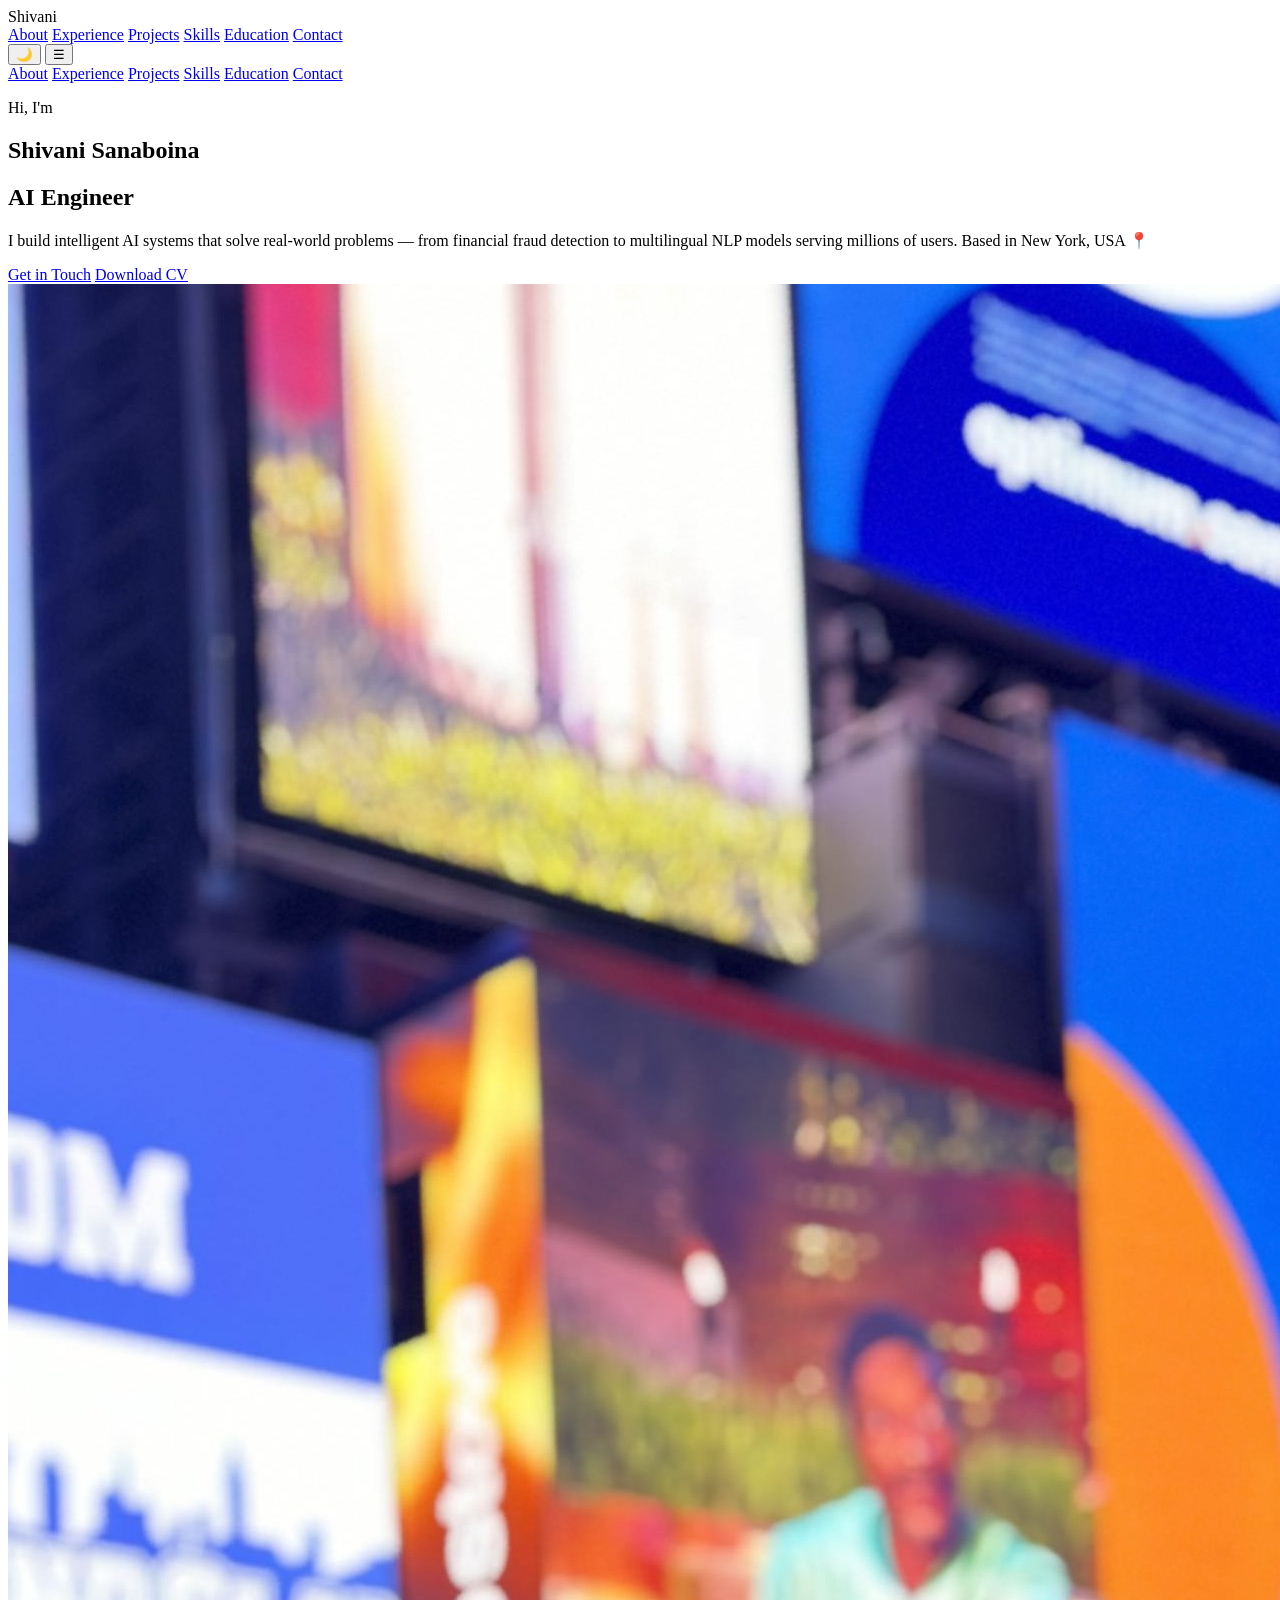
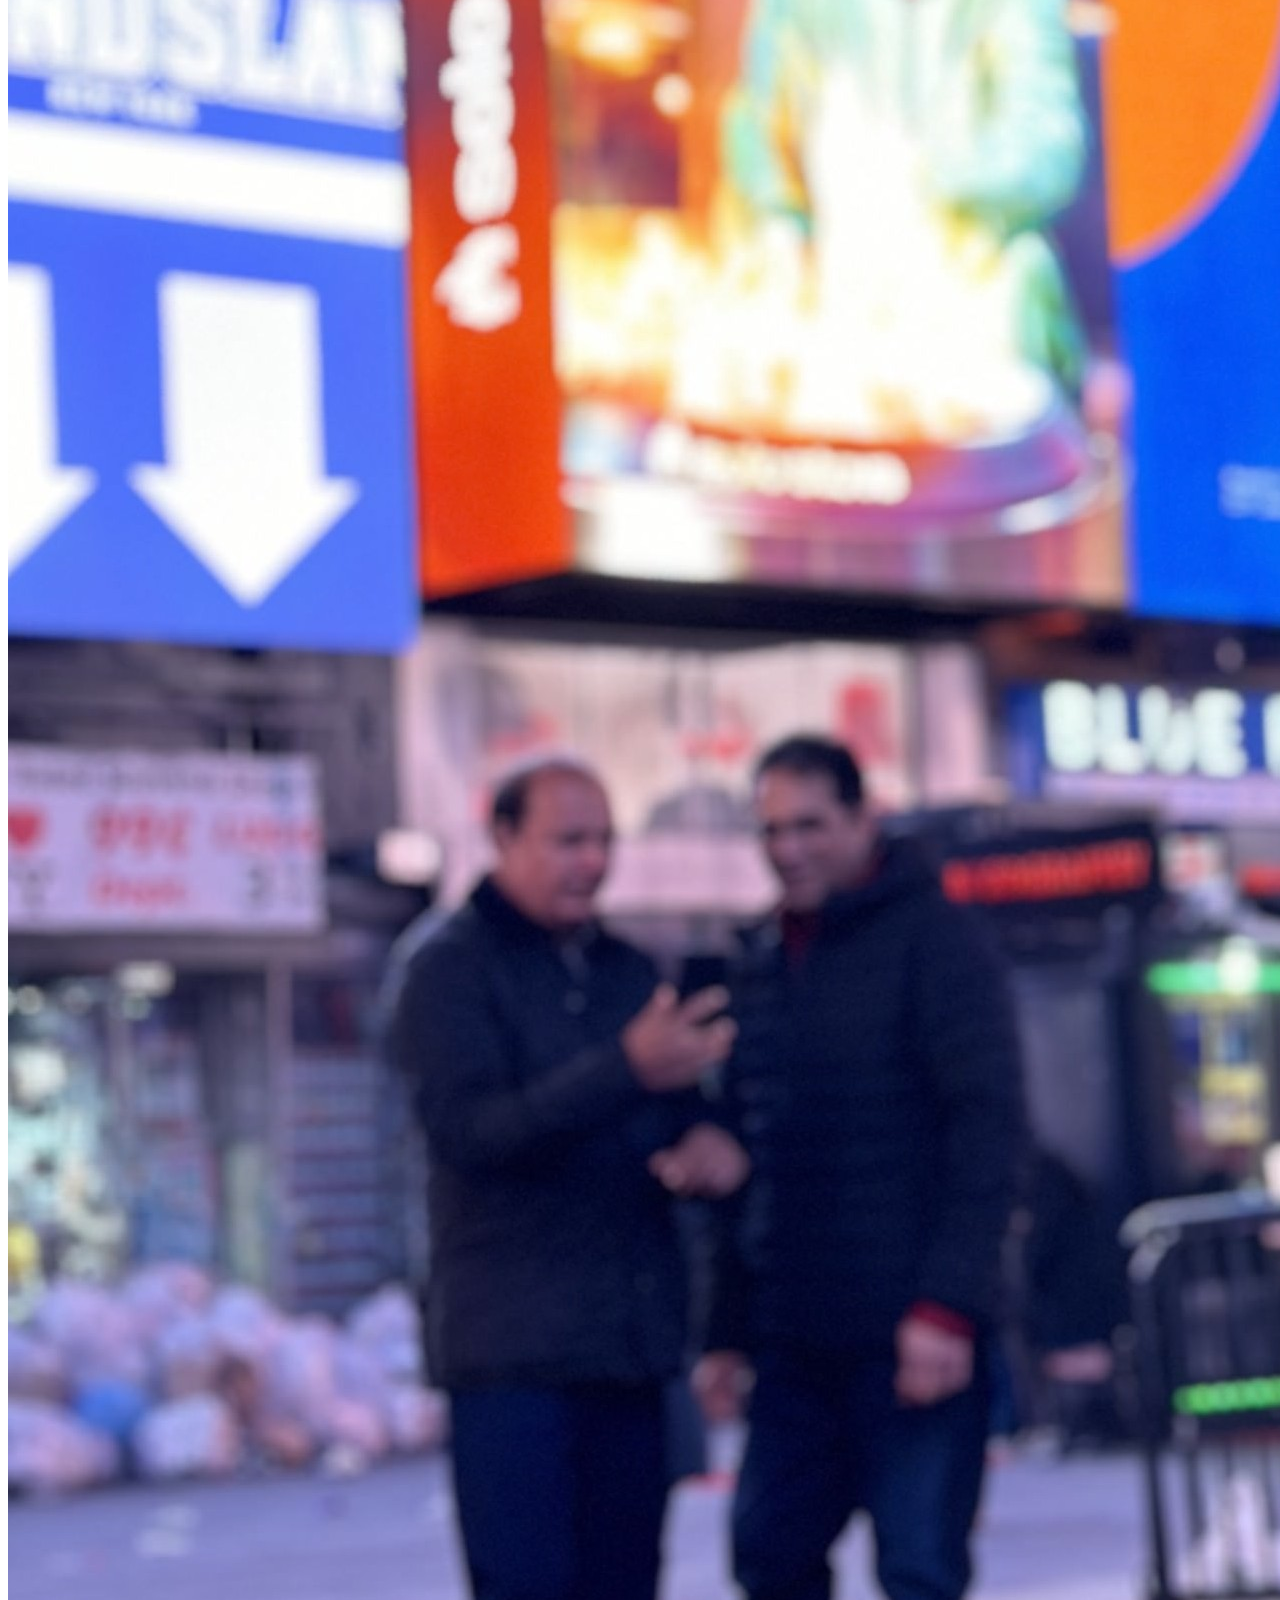
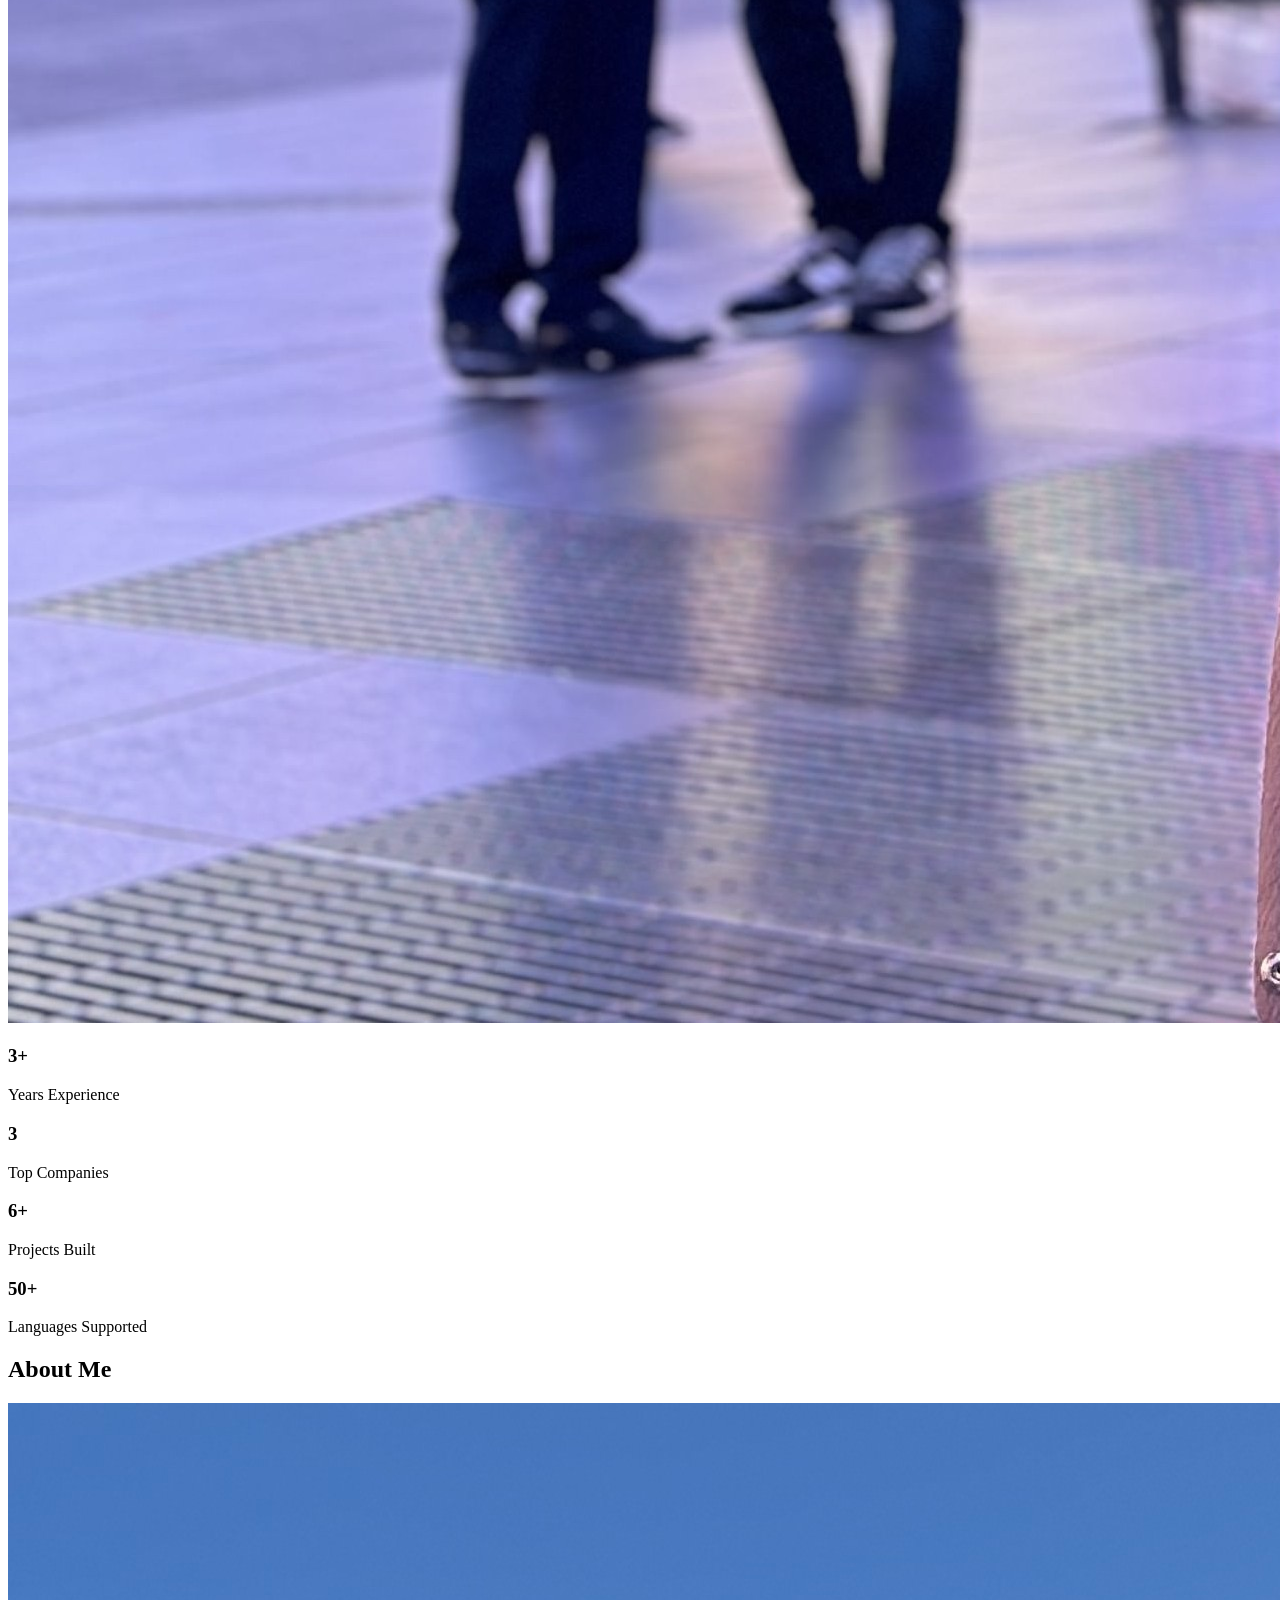
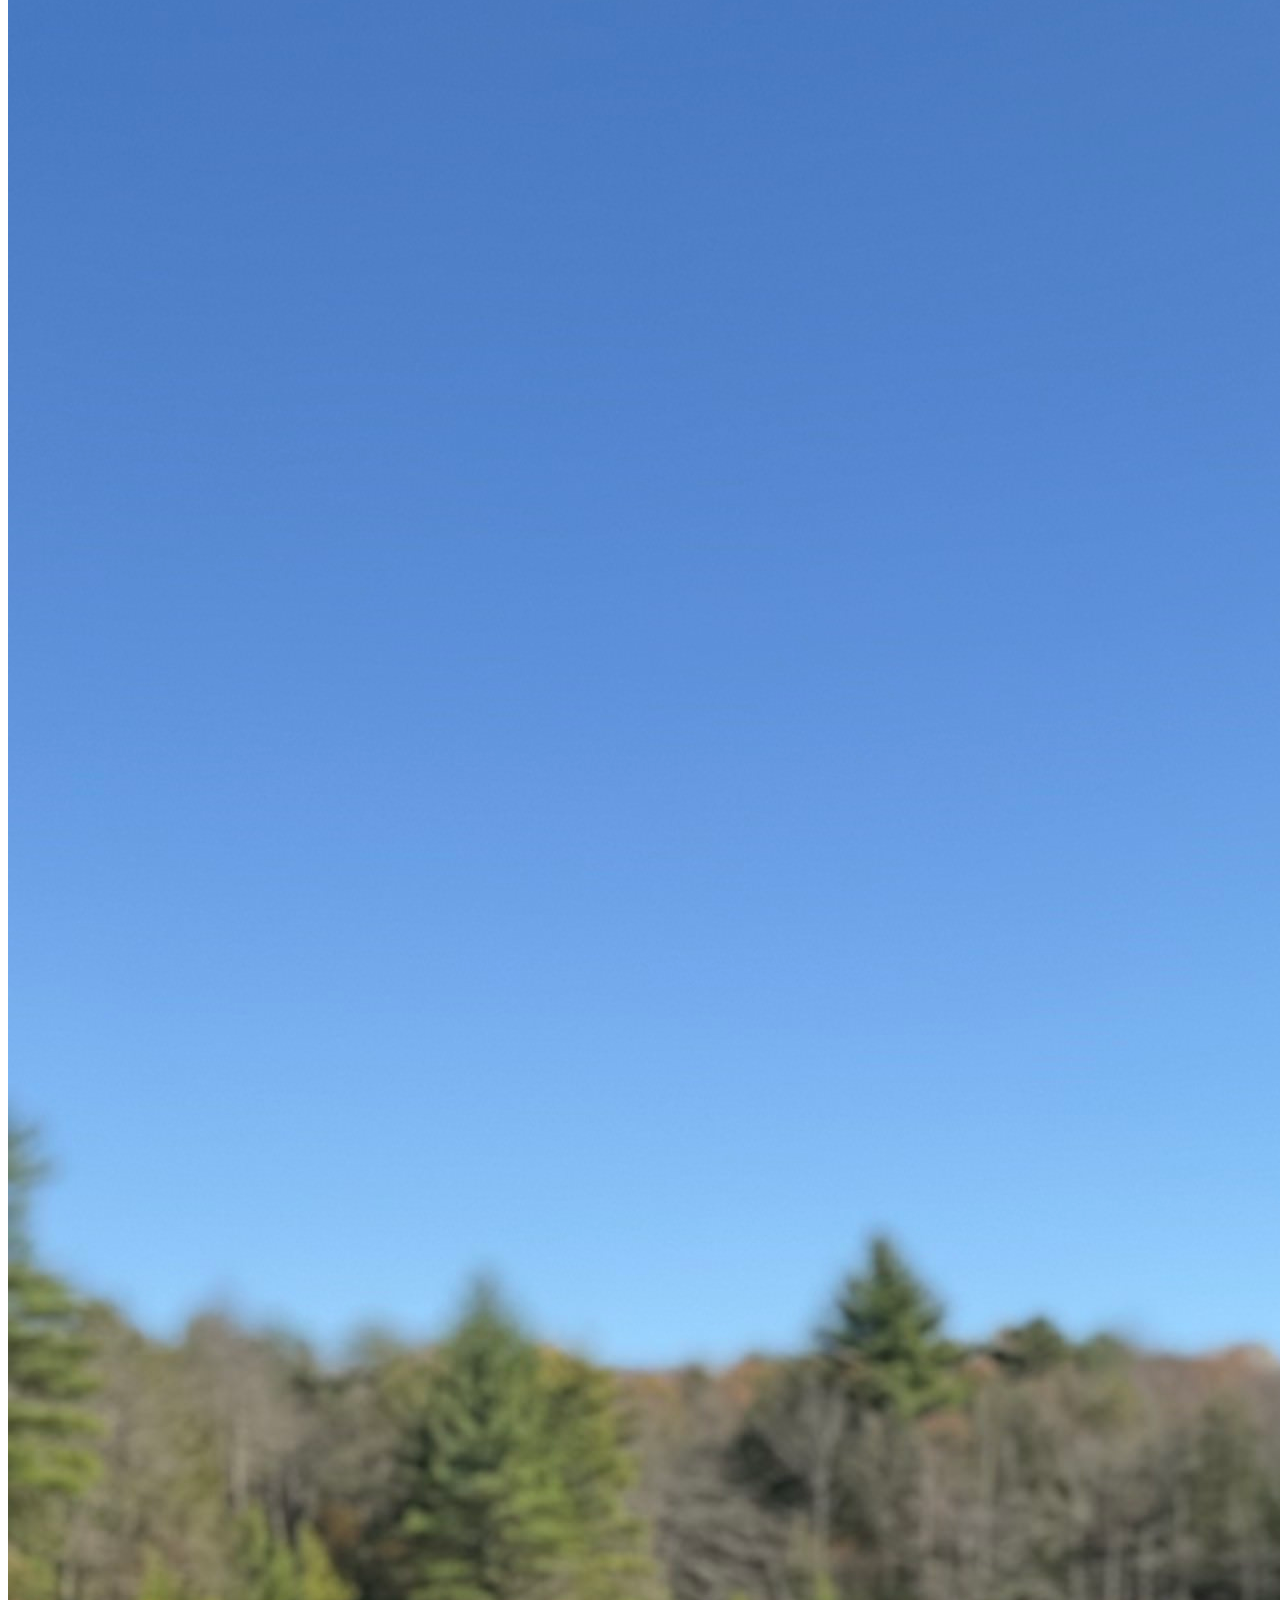
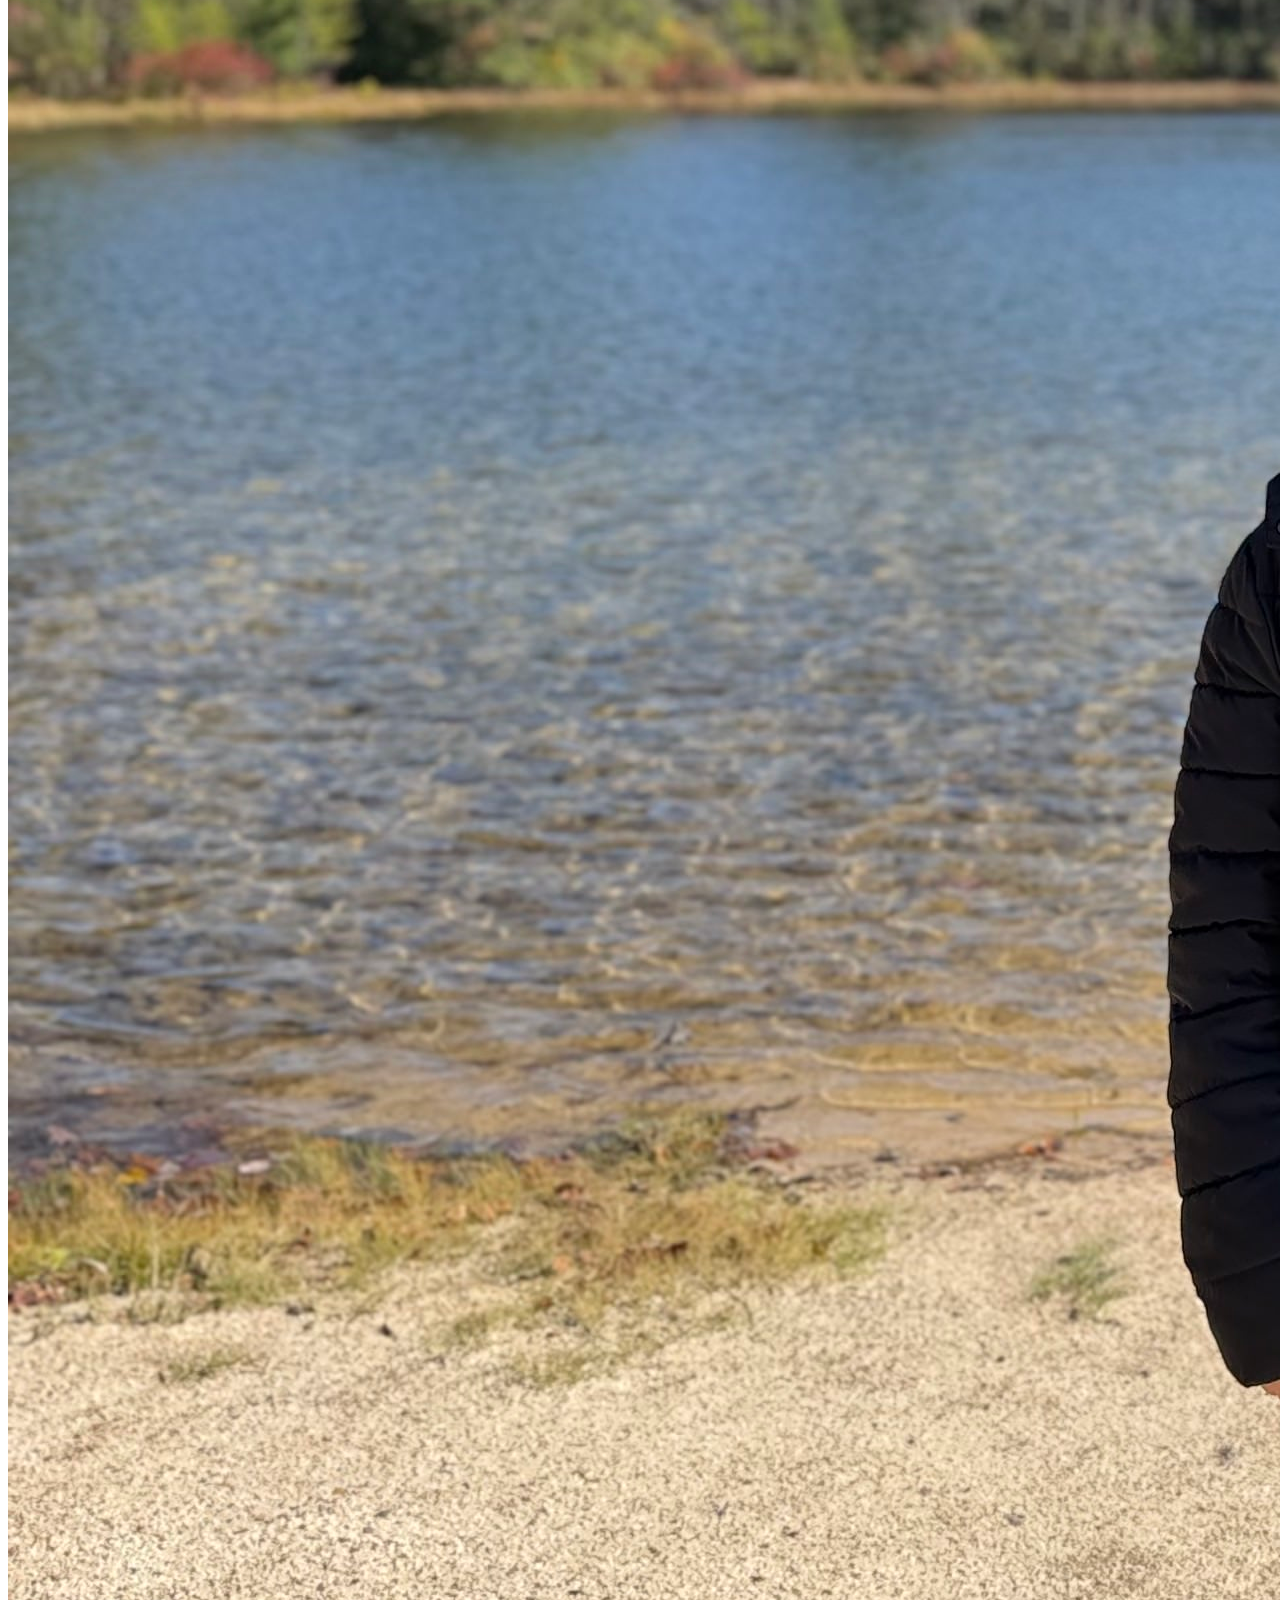
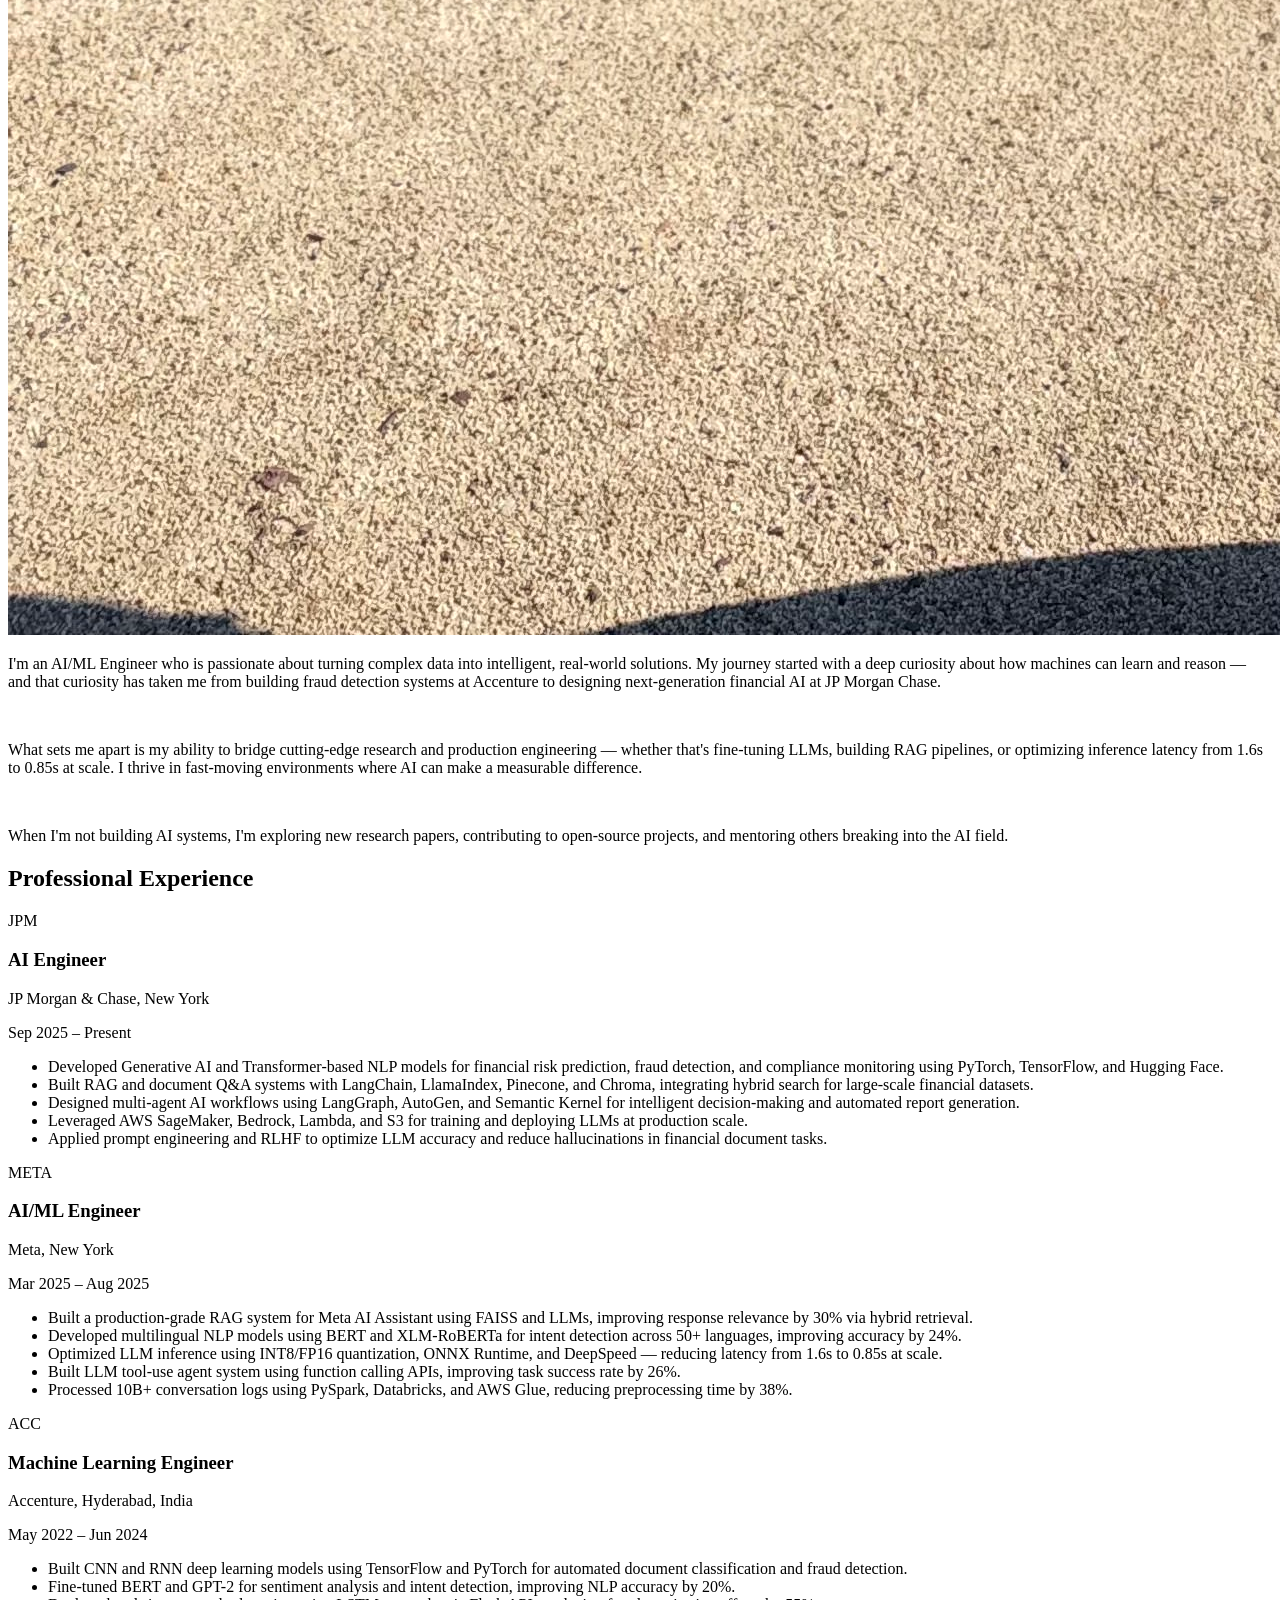
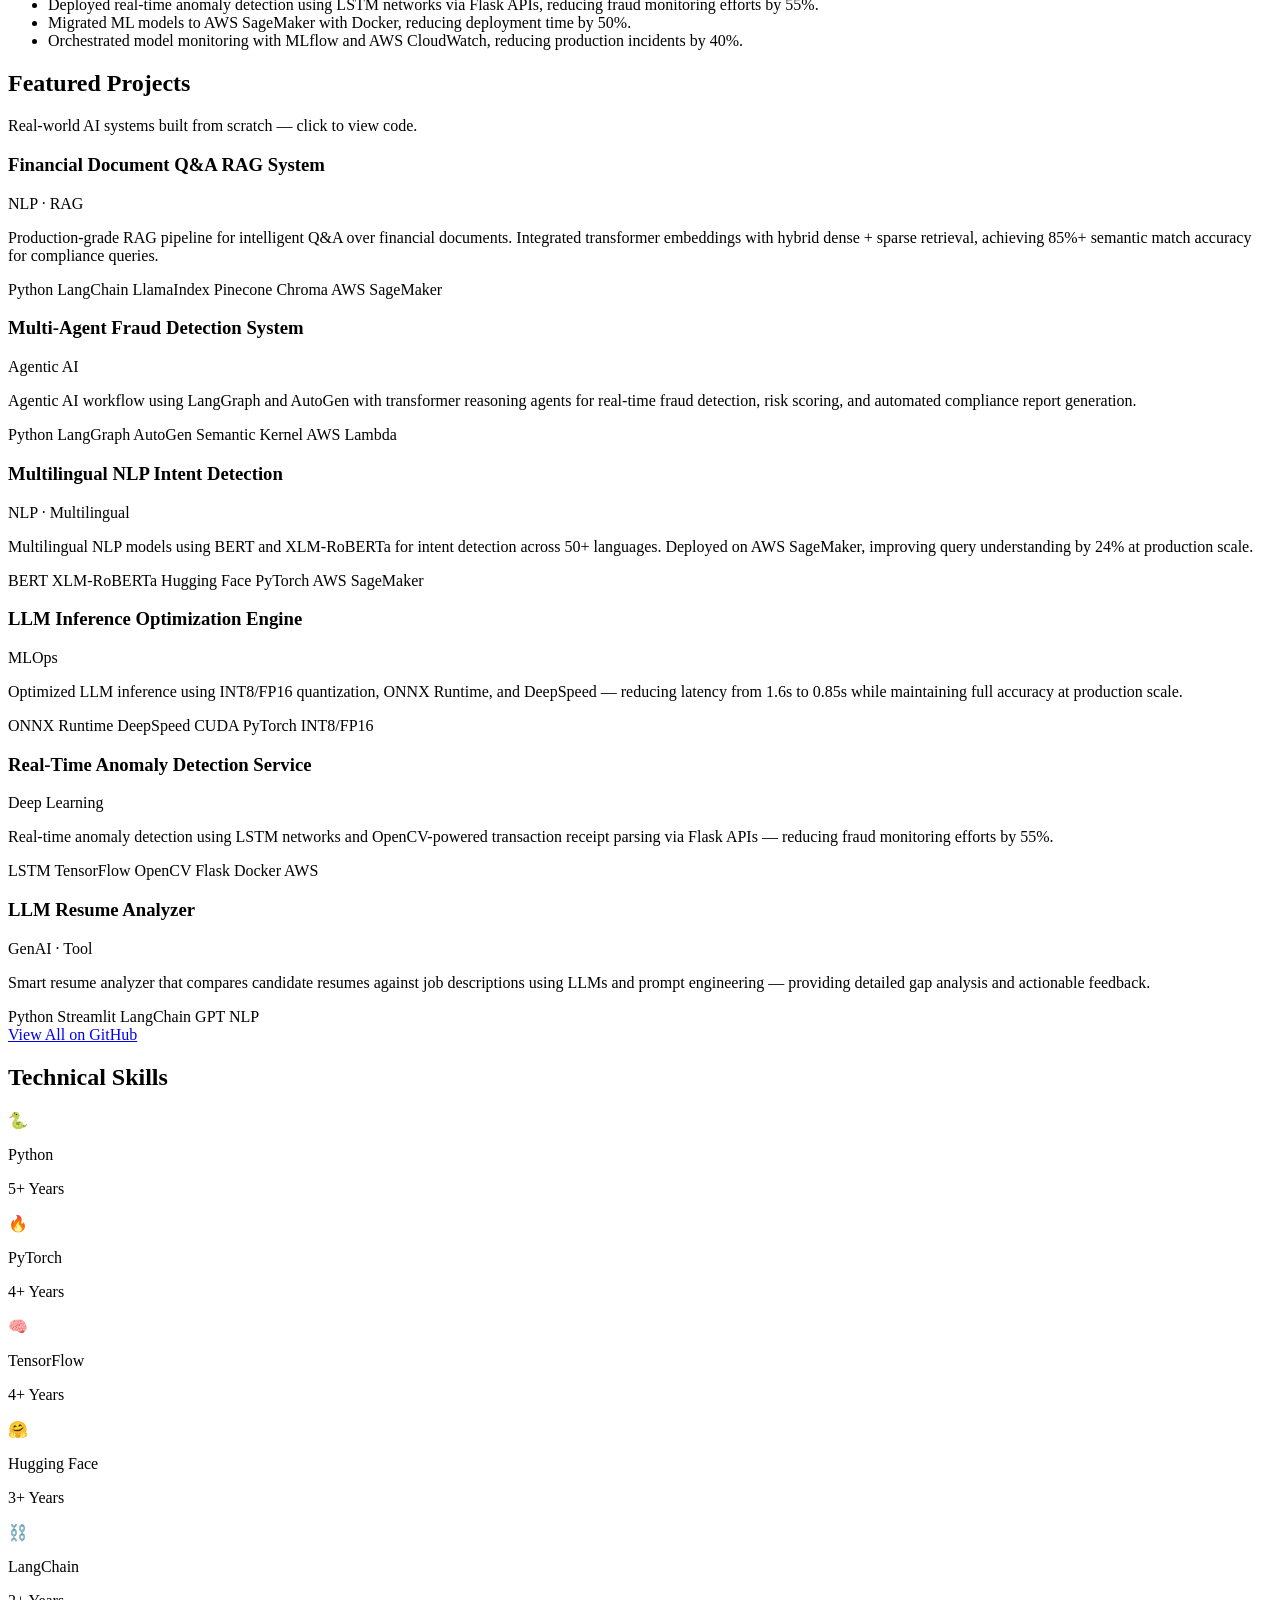
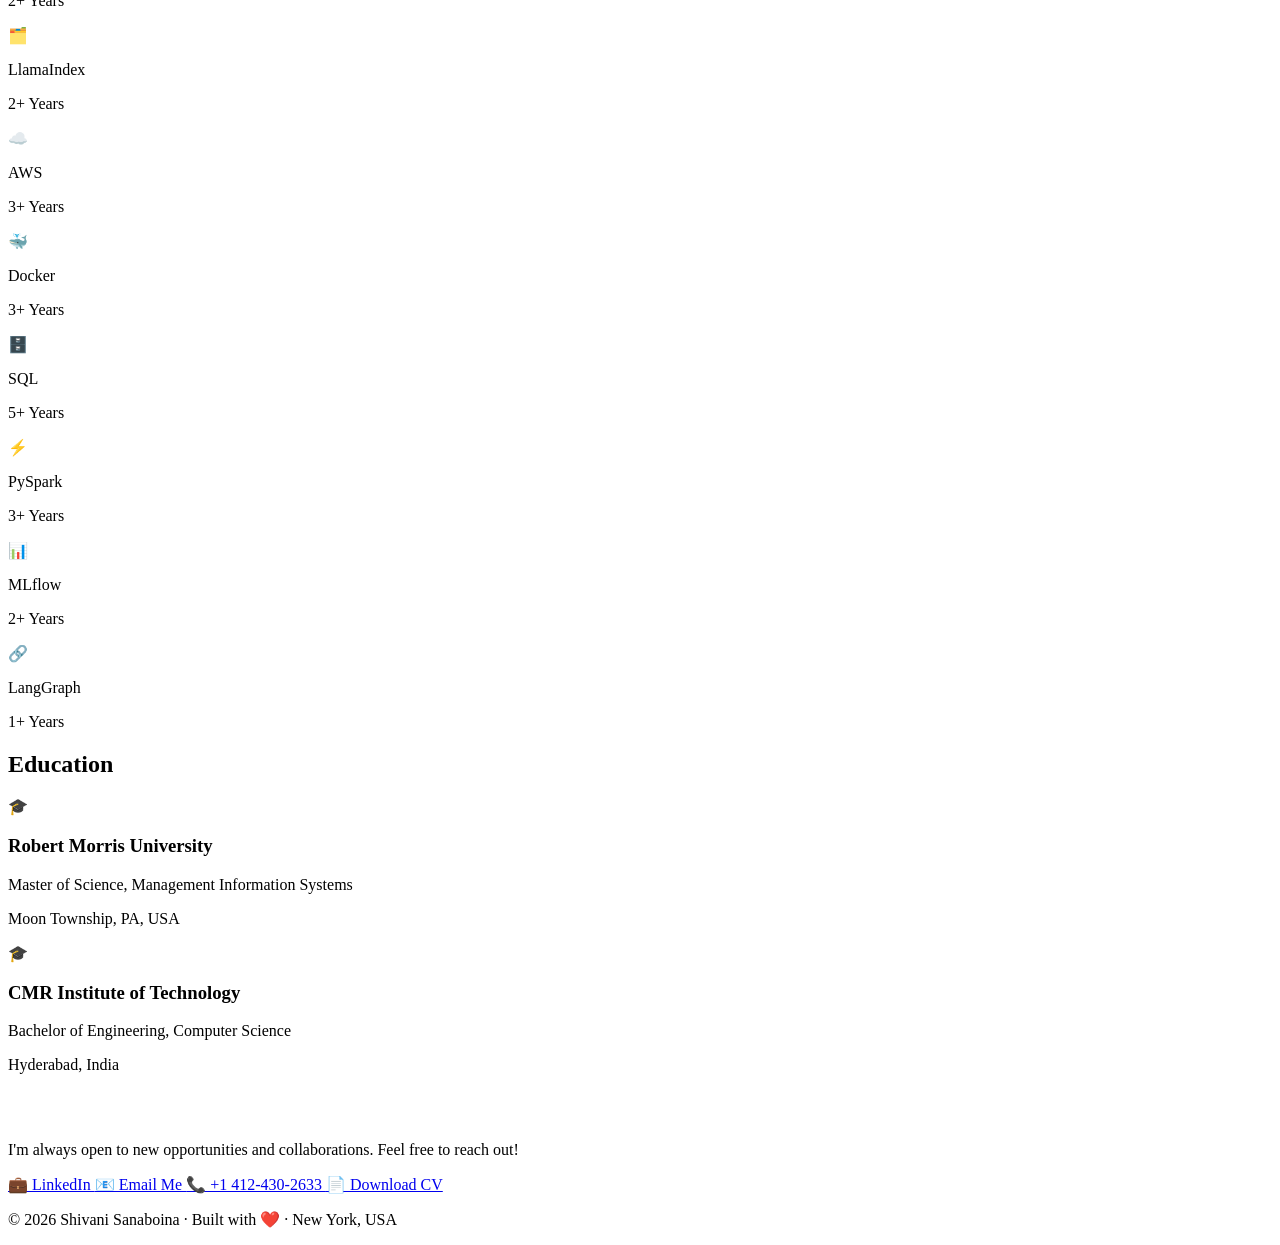
==== index.html @ b48f2290 "Rename index (2).html to index.html" ====
<!DOCTYPE html>
<html lang="en">
<head>
  <meta charset="UTF-8" />
  <meta name="viewport" content="width=device-width, initial-scale=1.0" />
  <title>Shivani Sanaboina | AI/ML Engineer</title>
  <link href="https://fonts.googleapis.com/css2?family=Inter:wght@400;500;600;700;800&display=swap" rel="stylesheet">
  <link rel="stylesheet" href="style.css" />
</head>
<body class="dark">

  <!-- NAVBAR -->
  <nav>
    <div class="logo">Shivani</div>
    <div class="nav-links">
      <a href="#about">About</a>
      <a href="#experience">Experience</a>
      <a href="#projects">Projects</a>
      <a href="#skills">Skills</a>
      <a href="#education">Education</a>
      <a href="#contact">Contact</a>
    </div>
    <div class="nav-right">
      <button id="theme-toggle">🌙</button>
      <button class="hamburger" id="hamburger">☰</button>
    </div>
  </nav>

  <!-- MOBILE MENU -->
  <div class="mobile-menu" id="mobile-menu">
    <a href="#about" onclick="closeMobileMenu()">About</a>
    <a href="#experience" onclick="closeMobileMenu()">Experience</a>
    <a href="#projects" onclick="closeMobileMenu()">Projects</a>
    <a href="#skills" onclick="closeMobileMenu()">Skills</a>
    <a href="#education" onclick="closeMobileMenu()">Education</a>
    <a href="#contact" onclick="closeMobileMenu()">Contact</a>
  </div>

  <!-- HERO -->
  <section class="hero" id="home">
    <div class="hero-text">
      <p class="hero-greeting">Hi, I'm</p>
      <h1>Shivani Sanaboina</h1>
      <h2 id="typed-text"></h2>
      <p class="hero-desc">
        I build intelligent AI systems that solve real-world problems —
        from financial fraud detection to multilingual NLP models serving millions of users.
        Based in New York, USA 📍
      </p>
      <div class="hero-buttons">
        <a href="mailto:sanaboinashivani7@gmail.com" class="btn">Get in Touch</a>
        <a href="Shivani Sanaboina_AI_Engineer.pdf" target="_blank" class="btn btn-secondary">Download CV</a>
      </div>
    </div>
    <div class="hero-image">
      <img src="IMG_3878.jpg" alt="Shivani Sanaboina" />
    </div>
  </section>

  <!-- STATS -->
  <section class="stats-section">
    <div class="stat">
      <h3>3+</h3>
      <p>Years Experience</p>
    </div>
    <div class="stat">
      <h3>3</h3>
      <p>Top Companies</p>
    </div>
    <div class="stat">
      <h3>6+</h3>
      <p>Projects Built</p>
    </div>
    <div class="stat">
      <h3>50+</h3>
      <p>Languages Supported</p>
    </div>
  </section>

  <!-- ABOUT -->
  <section id="about">
    <h2 class="section-title">About Me</h2>
    <div class="about-section">
      <div class="about-image">
        <img src="IMG_5640.jpg" alt="Shivani About Photo" />
      </div>
      <div class="about-content">
        <p>
          I'm an AI/ML Engineer who is passionate about turning complex data into intelligent,
          real-world solutions. My journey started with a deep curiosity about how machines can
          learn and reason — and that curiosity has taken me from building fraud detection systems
          at Accenture to designing next-generation financial AI at JP Morgan Chase.
        </p>
        <br>
        <p>
          What sets me apart is my ability to bridge cutting-edge research and production
          engineering — whether that's fine-tuning LLMs, building RAG pipelines, or
          optimizing inference latency from 1.6s to 0.85s at scale. I thrive in fast-moving
          environments where AI can make a measurable difference.
        </p>
        <br>
        <p>
          When I'm not building AI systems, I'm exploring new research papers, contributing
          to open-source projects, and mentoring others breaking into the AI field.
        </p>
      </div>
    </div>
  </section>

  <!-- EXPERIENCE -->
  <section id="experience">
    <h2 class="section-title">Professional Experience</h2>

    <div class="experience-card">
      <div class="exp-header">
        <div class="company-logo">JPM</div>
        <div class="exp-meta">
          <h3>AI Engineer</h3>
          <p class="company-name">JP Morgan & Chase, New York</p>
          <p class="exp-date">Sep 2025 – Present</p>
        </div>
      </div>
      <ul class="exp-bullets">
        <li>Developed Generative AI and Transformer-based NLP models for financial risk prediction, fraud detection, and compliance monitoring using PyTorch, TensorFlow, and Hugging Face.</li>
        <li>Built RAG and document Q&A systems with LangChain, LlamaIndex, Pinecone, and Chroma, integrating hybrid search for large-scale financial datasets.</li>
        <li>Designed multi-agent AI workflows using LangGraph, AutoGen, and Semantic Kernel for intelligent decision-making and automated report generation.</li>
        <li>Leveraged AWS SageMaker, Bedrock, Lambda, and S3 for training and deploying LLMs at production scale.</li>
        <li>Applied prompt engineering and RLHF to optimize LLM accuracy and reduce hallucinations in financial document tasks.</li>
      </ul>
    </div>

    <div class="experience-card">
      <div class="exp-header">
        <div class="company-logo">META</div>
        <div class="exp-meta">
          <h3>AI/ML Engineer</h3>
          <p class="company-name">Meta, New York</p>
          <p class="exp-date">Mar 2025 – Aug 2025</p>
        </div>
      </div>
      <ul class="exp-bullets">
        <li>Built a production-grade RAG system for Meta AI Assistant using FAISS and LLMs, improving response relevance by 30% via hybrid retrieval.</li>
        <li>Developed multilingual NLP models using BERT and XLM-RoBERTa for intent detection across 50+ languages, improving accuracy by 24%.</li>
        <li>Optimized LLM inference using INT8/FP16 quantization, ONNX Runtime, and DeepSpeed — reducing latency from 1.6s to 0.85s at scale.</li>
        <li>Built LLM tool-use agent system using function calling APIs, improving task success rate by 26%.</li>
        <li>Processed 10B+ conversation logs using PySpark, Databricks, and AWS Glue, reducing preprocessing time by 38%.</li>
      </ul>
    </div>

    <div class="experience-card">
      <div class="exp-header">
        <div class="company-logo">ACC</div>
        <div class="exp-meta">
          <h3>Machine Learning Engineer</h3>
          <p class="company-name">Accenture, Hyderabad, India</p>
          <p class="exp-date">May 2022 – Jun 2024</p>
        </div>
      </div>
      <ul class="exp-bullets">
        <li>Built CNN and RNN deep learning models using TensorFlow and PyTorch for automated document classification and fraud detection.</li>
        <li>Fine-tuned BERT and GPT-2 for sentiment analysis and intent detection, improving NLP accuracy by 20%.</li>
        <li>Deployed real-time anomaly detection using LSTM networks via Flask APIs, reducing fraud monitoring efforts by 55%.</li>
        <li>Migrated ML models to AWS SageMaker with Docker, reducing deployment time by 50%.</li>
        <li>Orchestrated model monitoring with MLflow and AWS CloudWatch, reducing production incidents by 40%.</li>
      </ul>
    </div>
  </section>

  <!-- PROJECTS -->
  <section id="projects">
    <div class="projects-header">
      <h2 class="section-title">Featured Projects</h2>
      <p class="projects-sub">Real-world AI systems built from scratch — click to view code.</p>
    </div>

    <div class="project">
      <div class="project-top">
        <h3>Financial Document Q&A RAG System</h3>
        <span class="project-badge">NLP · RAG</span>
      </div>
      <p>Production-grade RAG pipeline for intelligent Q&A over financial documents. Integrated transformer embeddings with hybrid dense + sparse retrieval, achieving 85%+ semantic match accuracy for compliance queries.</p>
      <div class="tags">
        <span class="tag">Python</span>
        <span class="tag">LangChain</span>
        <span class="tag">LlamaIndex</span>
        <span class="tag">Pinecone</span>
        <span class="tag">Chroma</span>
        <span class="tag">AWS SageMaker</span>
      </div>
    </div>

    <div class="project">
      <div class="project-top">
        <h3>Multi-Agent Fraud Detection System</h3>
        <span class="project-badge">Agentic AI</span>
      </div>
      <p>Agentic AI workflow using LangGraph and AutoGen with transformer reasoning agents for real-time fraud detection, risk scoring, and automated compliance report generation.</p>
      <div class="tags">
        <span class="tag">Python</span>
        <span class="tag">LangGraph</span>
        <span class="tag">AutoGen</span>
        <span class="tag">Semantic Kernel</span>
        <span class="tag">AWS Lambda</span>
      </div>
    </div>

    <div class="project">
      <div class="project-top">
        <h3>Multilingual NLP Intent Detection</h3>
        <span class="project-badge">NLP · Multilingual</span>
      </div>
      <p>Multilingual NLP models using BERT and XLM-RoBERTa for intent detection across 50+ languages. Deployed on AWS SageMaker, improving query understanding by 24% at production scale.</p>
      <div class="tags">
        <span class="tag">BERT</span>
        <span class="tag">XLM-RoBERTa</span>
        <span class="tag">Hugging Face</span>
        <span class="tag">PyTorch</span>
        <span class="tag">AWS SageMaker</span>
      </div>
    </div>

    <div class="project">
      <div class="project-top">
        <h3>LLM Inference Optimization Engine</h3>
        <span class="project-badge">MLOps</span>
      </div>
      <p>Optimized LLM inference using INT8/FP16 quantization, ONNX Runtime, and DeepSpeed — reducing latency from 1.6s to 0.85s while maintaining full accuracy at production scale.</p>
      <div class="tags">
        <span class="tag">ONNX Runtime</span>
        <span class="tag">DeepSpeed</span>
        <span class="tag">CUDA</span>
        <span class="tag">PyTorch</span>
        <span class="tag">INT8/FP16</span>
      </div>
    </div>

    <div class="project">
      <div class="project-top">
        <h3>Real-Time Anomaly Detection Service</h3>
        <span class="project-badge">Deep Learning</span>
      </div>
      <p>Real-time anomaly detection using LSTM networks and OpenCV-powered transaction receipt parsing via Flask APIs — reducing fraud monitoring efforts by 55%.</p>
      <div class="tags">
        <span class="tag">LSTM</span>
        <span class="tag">TensorFlow</span>
        <span class="tag">OpenCV</span>
        <span class="tag">Flask</span>
        <span class="tag">Docker</span>
        <span class="tag">AWS</span>
      </div>
    </div>

    <div class="project">
      <div class="project-top">
        <h3>LLM Resume Analyzer</h3>
        <span class="project-badge">GenAI · Tool</span>
      </div>
      <p>Smart resume analyzer that compares candidate resumes against job descriptions using LLMs and prompt engineering — providing detailed gap analysis and actionable feedback.</p>
      <div class="tags">
        <span class="tag">Python</span>
        <span class="tag">Streamlit</span>
        <span class="tag">LangChain</span>
        <span class="tag">GPT</span>
        <span class="tag">NLP</span>
      </div>
    </div>

    <div class="view-all">
      <a href="https://github.com/shivani-sanaboina" target="_blank" class="btn">View All on GitHub</a>
    </div>
  </section>

  <!-- SKILLS -->
  <section id="skills">
    <h2 class="section-title">Technical Skills</h2>
    <div class="skills-icons-grid">

      <div class="skill-icon-card">
        <div class="skill-icon">🐍</div>
        <p class="skill-name">Python</p>
        <p class="skill-years">5+ Years</p>
      </div>
      <div class="skill-icon-card">
        <div class="skill-icon">🔥</div>
        <p class="skill-name">PyTorch</p>
        <p class="skill-years">4+ Years</p>
      </div>
      <div class="skill-icon-card">
        <div class="skill-icon">🧠</div>
        <p class="skill-name">TensorFlow</p>
        <p class="skill-years">4+ Years</p>
      </div>
      <div class="skill-icon-card">
        <div class="skill-icon">🤗</div>
        <p class="skill-name">Hugging Face</p>
        <p class="skill-years">3+ Years</p>
      </div>
      <div class="skill-icon-card">
        <div class="skill-icon">⛓️</div>
        <p class="skill-name">LangChain</p>
        <p class="skill-years">2+ Years</p>
      </div>
      <div class="skill-icon-card">
        <div class="skill-icon">🗂️</div>
        <p class="skill-name">LlamaIndex</p>
        <p class="skill-years">2+ Years</p>
      </div>
      <div class="skill-icon-card">
        <div class="skill-icon">☁️</div>
        <p class="skill-name">AWS</p>
        <p class="skill-years">3+ Years</p>
      </div>
      <div class="skill-icon-card">
        <div class="skill-icon">🐳</div>
        <p class="skill-name">Docker</p>
        <p class="skill-years">3+ Years</p>
      </div>
      <div class="skill-icon-card">
        <div class="skill-icon">🗄️</div>
        <p class="skill-name">SQL</p>
        <p class="skill-years">5+ Years</p>
      </div>
      <div class="skill-icon-card">
        <div class="skill-icon">⚡</div>
        <p class="skill-name">PySpark</p>
        <p class="skill-years">3+ Years</p>
      </div>
      <div class="skill-icon-card">
        <div class="skill-icon">📊</div>
        <p class="skill-name">MLflow</p>
        <p class="skill-years">2+ Years</p>
      </div>
      <div class="skill-icon-card">
        <div class="skill-icon">🔗</div>
        <p class="skill-name">LangGraph</p>
        <p class="skill-years">1+ Years</p>
      </div>

    </div>
  </section>

  <!-- EDUCATION -->
  <section id="education">
    <h2 class="section-title">Education</h2>
    <div class="education-card">
      <div class="edu-logo">🎓</div>
      <div class="edu-info">
        <h3>Robert Morris University</h3>
        <p class="edu-degree">Master of Science, Management Information Systems</p>
        <p class="edu-location">Moon Township, PA, USA</p>
      </div>
    </div>
    <div class="education-card">
      <div class="edu-logo">🎓</div>
      <div class="edu-info">
        <h3>CMR Institute of Technology</h3>
        <p class="edu-degree">Bachelor of Engineering, Computer Science</p>
        <p class="edu-location">Hyderabad, India</p>
      </div>
    </div>
  </section>

  <!-- CONTACT -->
  <section id="contact">
    <div class="contact-box">
      <h2 class="section-title" style="color:white;">Get In Touch</h2>
      <p class="contact-sub">I'm always open to new opportunities and collaborations. Feel free to reach out!</p>
      <div class="contact-buttons">
        <a href="https://www.linkedin.com/in/shivani-sanaboina" target="_blank" class="contact-btn">
          💼 LinkedIn
        </a>
        <a href="mailto:sanaboinashivani7@gmail.com" class="contact-btn">
          📧 Email Me
        </a>
        <a href="tel:+14124302633" class="contact-btn">
          📞 +1 412-430-2633
        </a>
        <a href="Shivani Sanaboina_AI_Engineer.pdf" target="_blank" class="contact-btn">
          📄 Download CV
        </a>
      </div>
    </div>
  </section>

  <!-- FOOTER -->
  <footer>
    <p>© 2026 Shivani Sanaboina · Built with ❤️ · New York, USA</p>
  </footer>

  <script>
    // Theme toggle
    const toggle = document.getElementById("theme-toggle");
    toggle.addEventListener("click", () => {
      document.body.classList.toggle("dark");
      const isDark = document.body.classList.contains("dark");
      toggle.textContent = isDark ? "🌙" : "☀️";
    });

    // Hamburger
    const hamburger = document.getElementById("hamburger");
    const mobileMenu = document.getElementById("mobile-menu");
    hamburger.addEventListener("click", () => {
      mobileMenu.classList.toggle("open");
    });
    function closeMobileMenu() {
      mobileMenu.classList.remove("open");
    }

    // Typing animation
    const roles = ["AI Engineer", "ML Engineer", "GenAI Specialist", "LLM Developer"];
    let roleIndex = 0;
    let charIndex = 0;
    let isDeleting = false;
    const typedEl = document.getElementById("typed-text");

    function type() {
      const current = roles[roleIndex];
      if (isDeleting) {
        typedEl.textContent = current.substring(0, charIndex--);
      } else {
        typedEl.textContent = current.substring(0, charIndex++);
      }
      if (!isDeleting && charIndex === current.length + 1) {
        setTimeout(() => isDeleting = true, 1500);
      } else if (isDeleting && charIndex === 0) {
        isDeleting = false;
        roleIndex = (roleIndex + 1) % roles.length;
      }
      setTimeout(type, isDeleting ? 60 : 100);
    }
    type();
  </script>

</body>
</html>
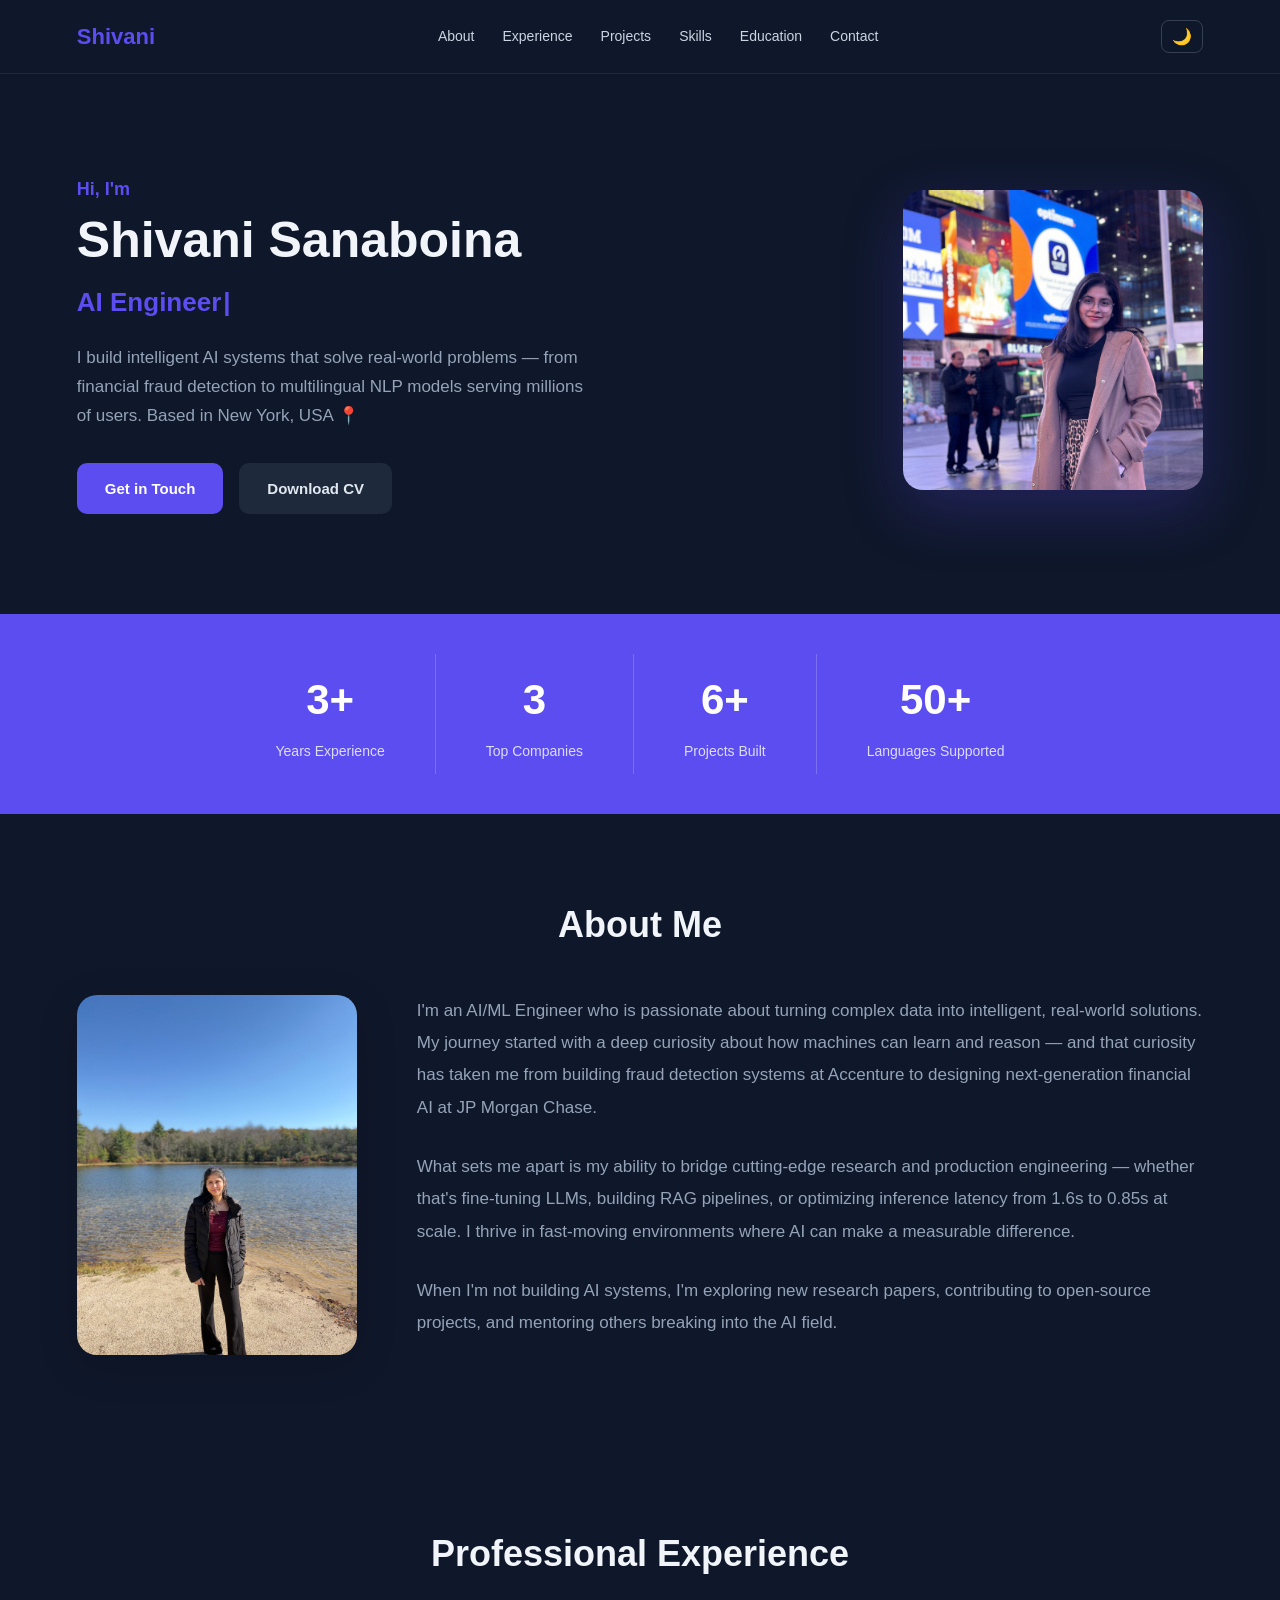
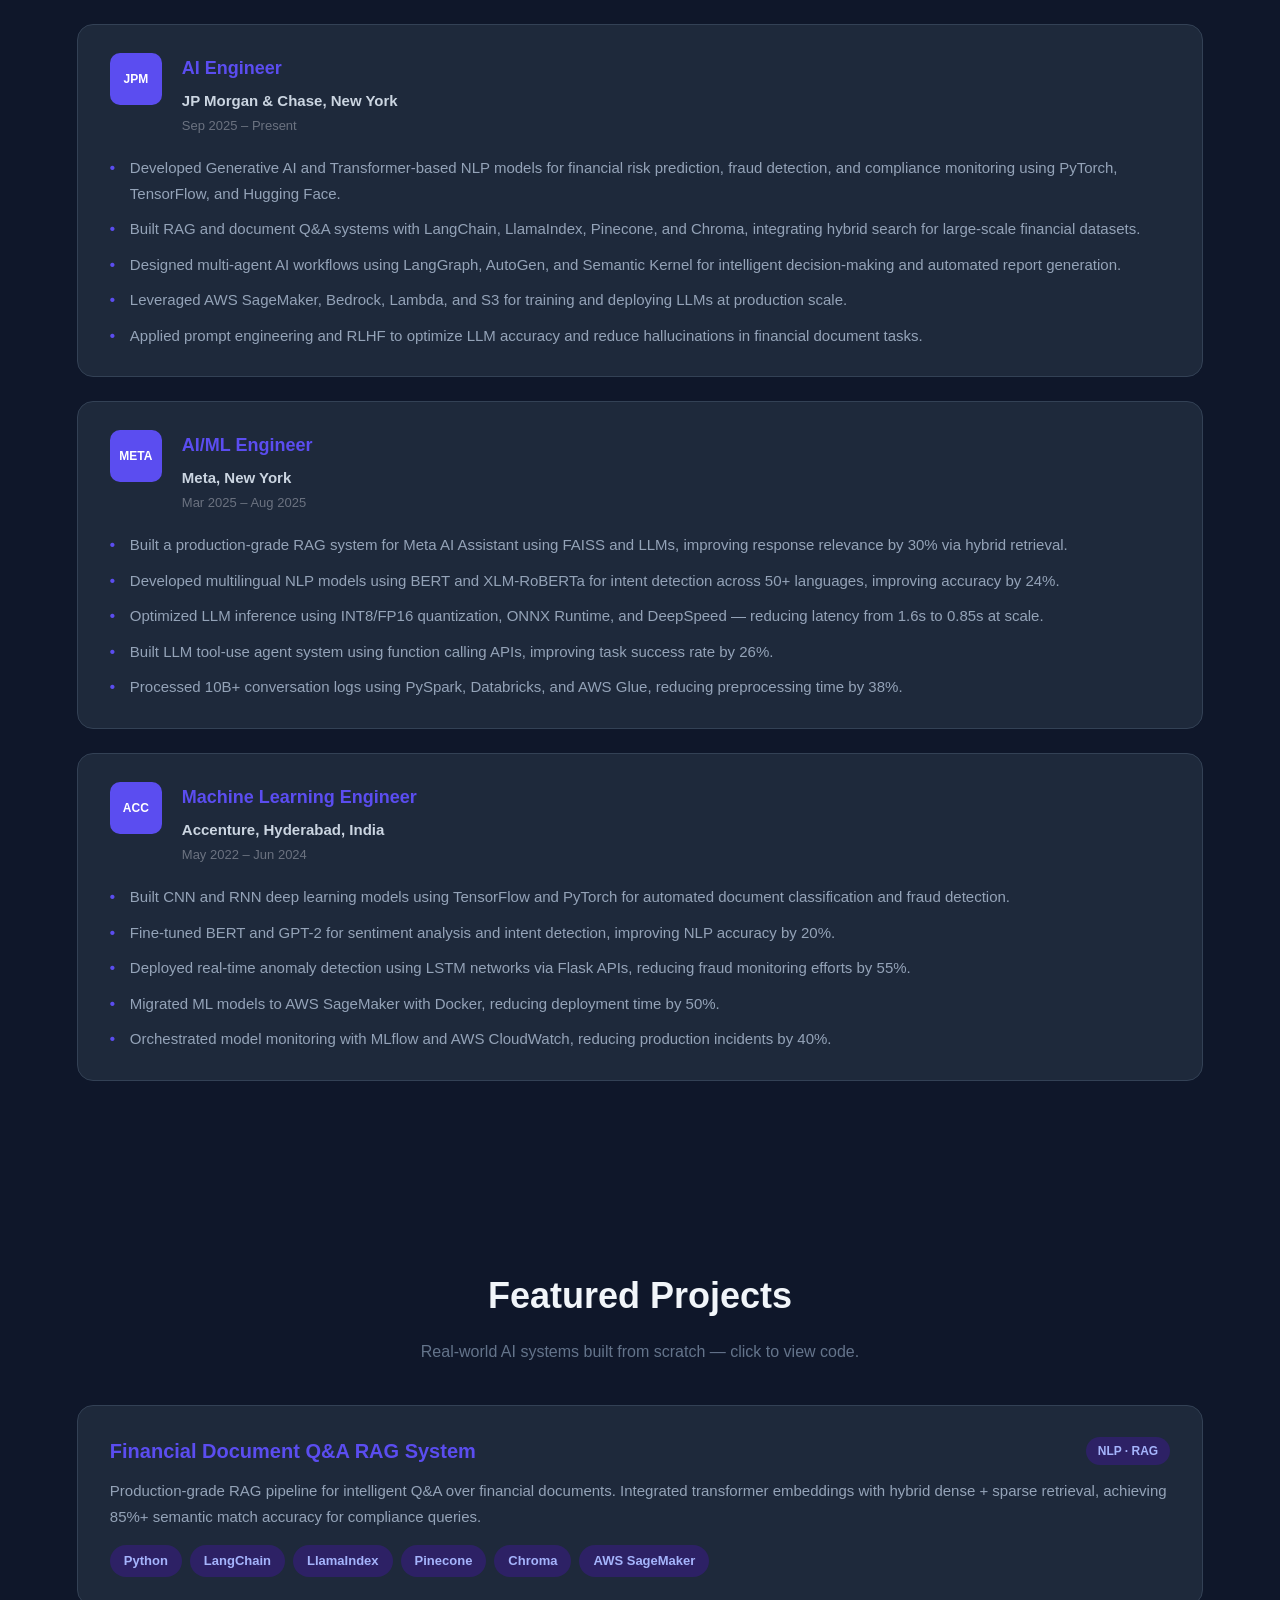
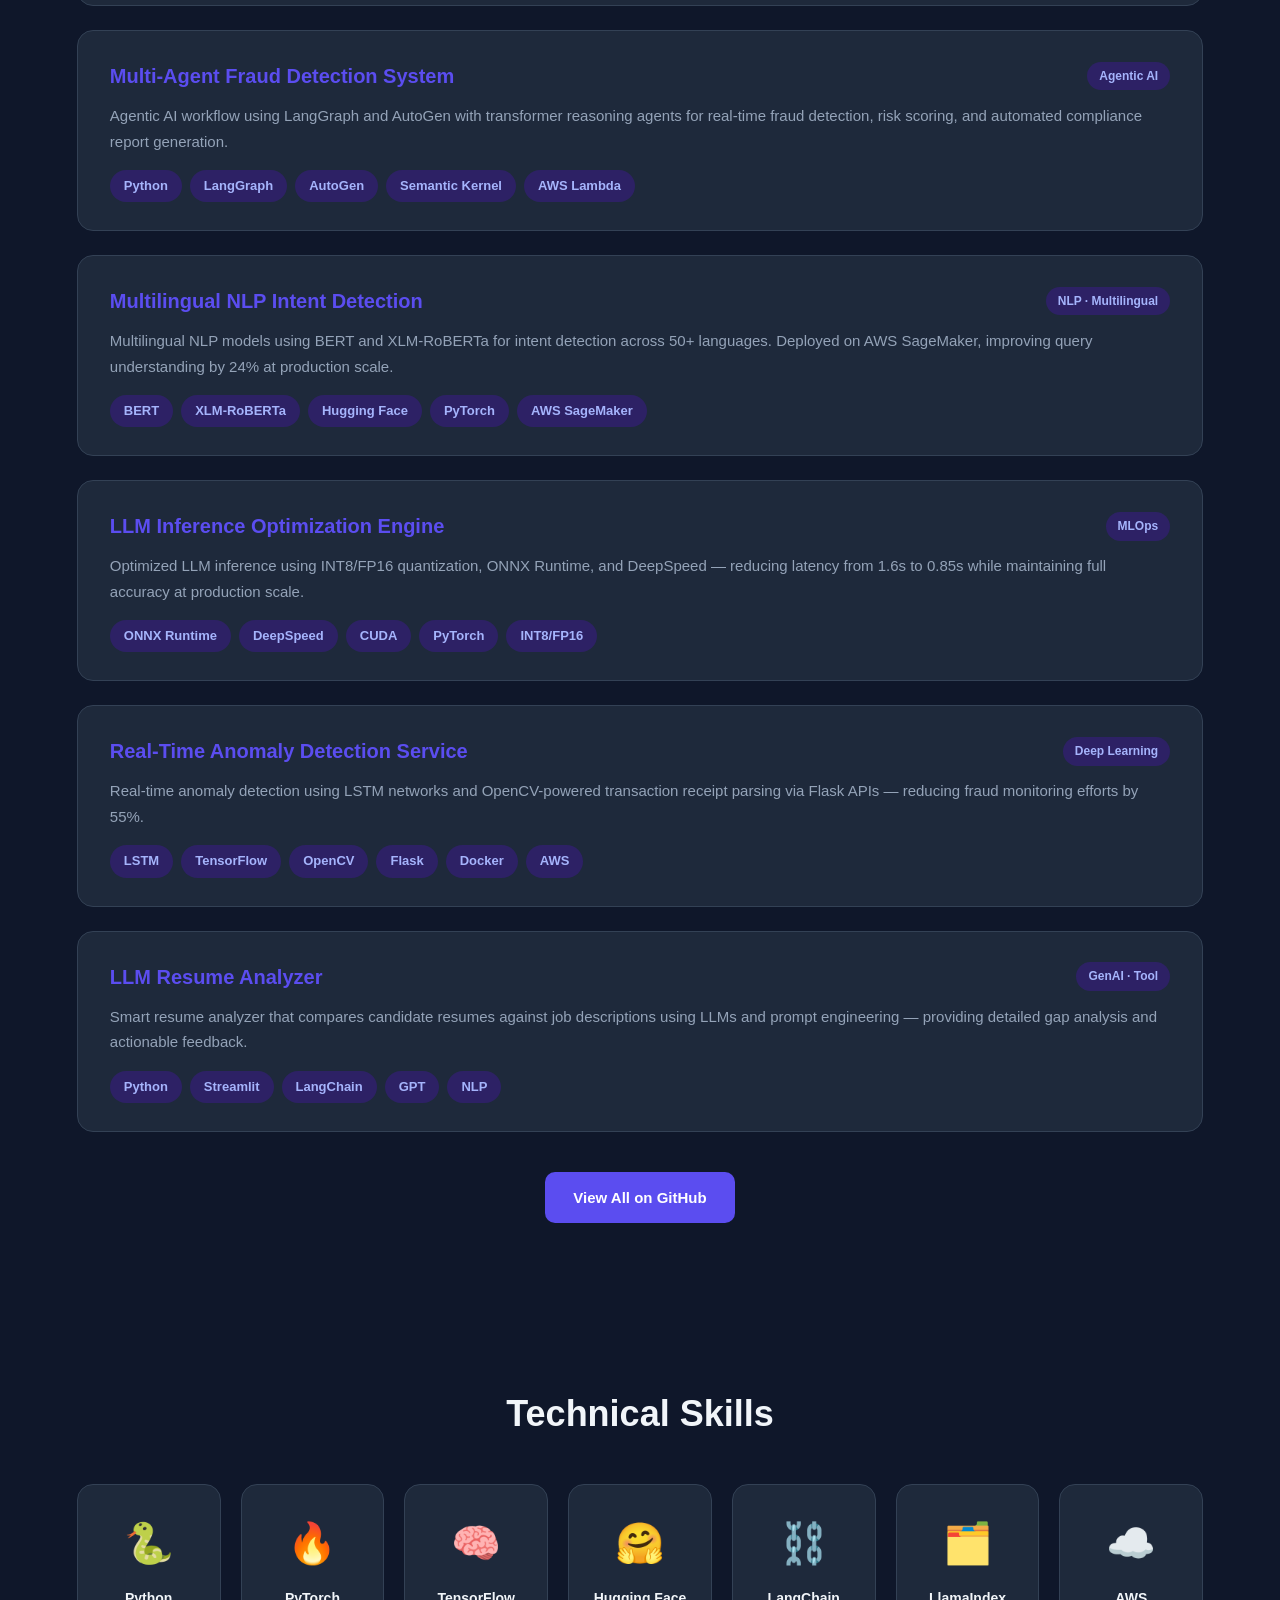
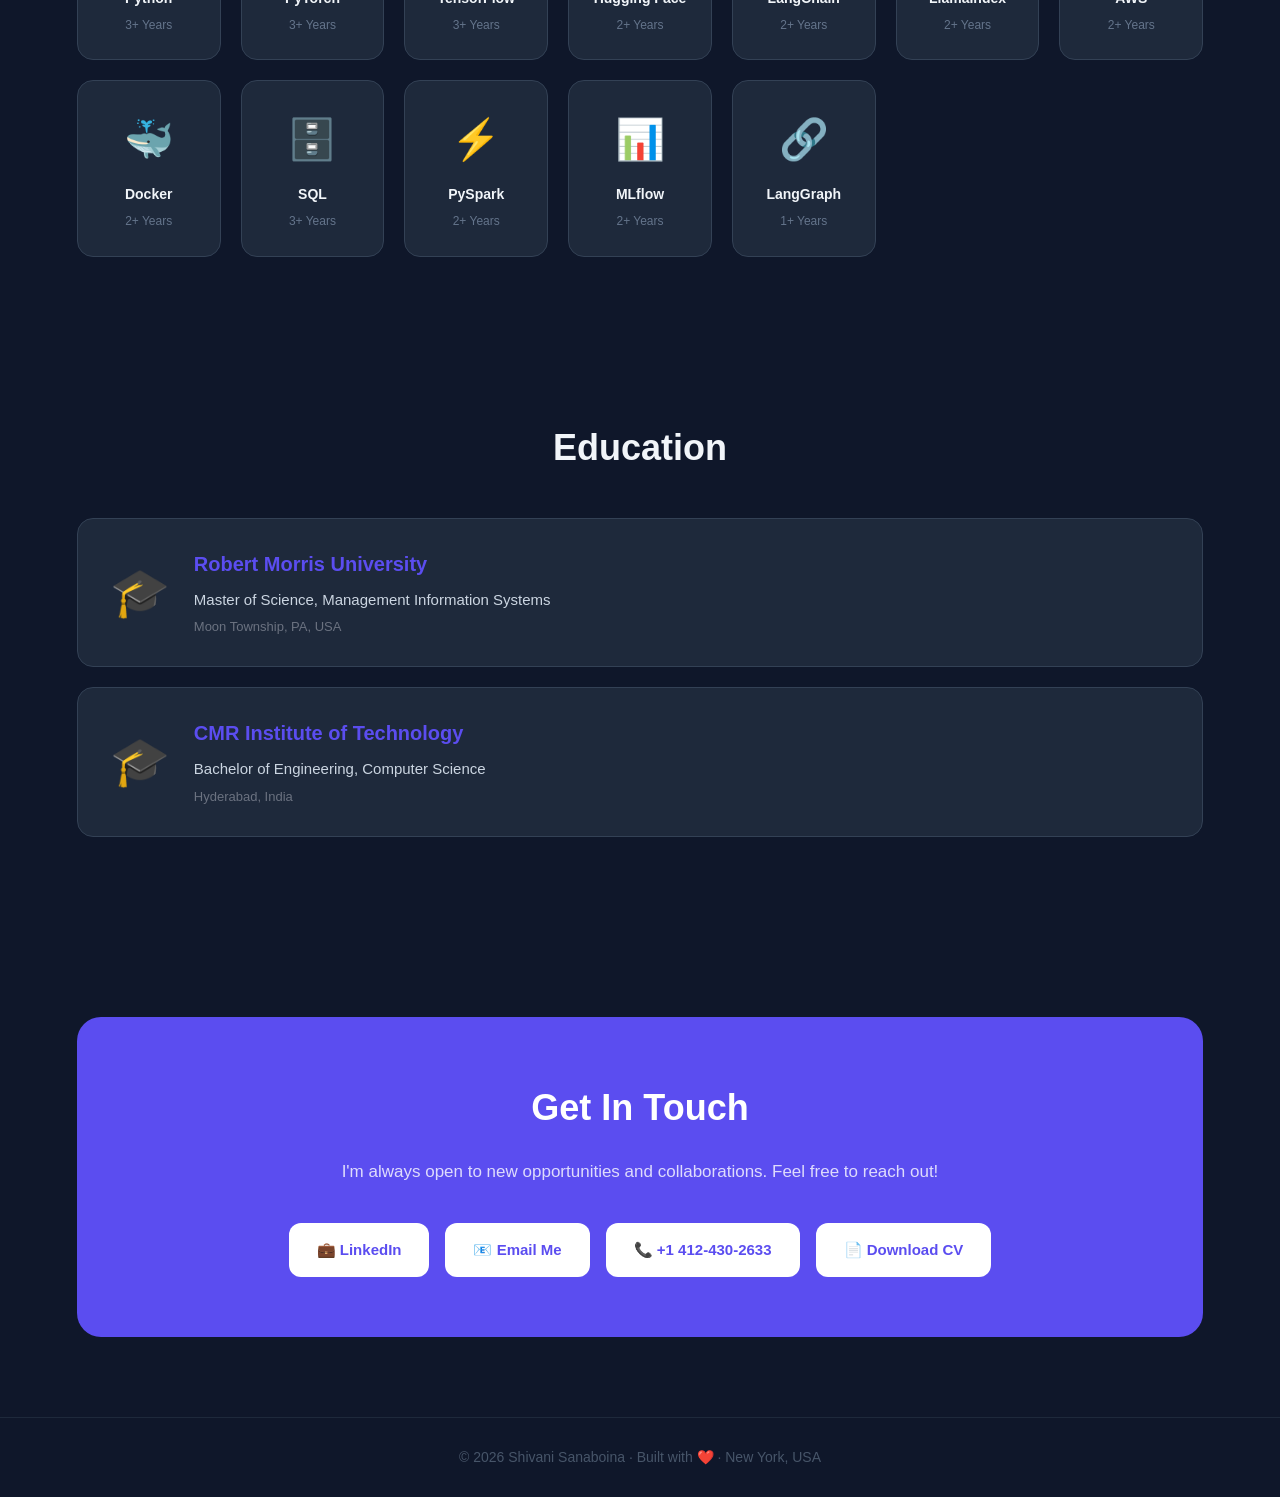
==== commit 301ecd0a: "Update index.html" ====
--- a/index.html
+++ b/index.html
@@ -278,22 +278,22 @@
       <div class="skill-icon-card">
         <div class="skill-icon">🐍</div>
         <p class="skill-name">Python</p>
-        <p class="skill-years">5+ Years</p>
+        <p class="skill-years">3+ Years</p>
       </div>
       <div class="skill-icon-card">
         <div class="skill-icon">🔥</div>
         <p class="skill-name">PyTorch</p>
-        <p class="skill-years">4+ Years</p>
+        <p class="skill-years">3+ Years</p>
       </div>
       <div class="skill-icon-card">
         <div class="skill-icon">🧠</div>
         <p class="skill-name">TensorFlow</p>
-        <p class="skill-years">4+ Years</p>
+        <p class="skill-years">3+ Years</p>
       </div>
       <div class="skill-icon-card">
         <div class="skill-icon">🤗</div>
         <p class="skill-name">Hugging Face</p>
-        <p class="skill-years">3+ Years</p>
+        <p class="skill-years">2+ Years</p>
       </div>
       <div class="skill-icon-card">
         <div class="skill-icon">⛓️</div>
@@ -308,22 +308,22 @@
       <div class="skill-icon-card">
         <div class="skill-icon">☁️</div>
         <p class="skill-name">AWS</p>
-        <p class="skill-years">3+ Years</p>
+        <p class="skill-years">2+ Years</p>
       </div>
       <div class="skill-icon-card">
         <div class="skill-icon">🐳</div>
         <p class="skill-name">Docker</p>
-        <p class="skill-years">3+ Years</p>
+        <p class="skill-years">2+ Years</p>
       </div>
       <div class="skill-icon-card">
         <div class="skill-icon">🗄️</div>
         <p class="skill-name">SQL</p>
-        <p class="skill-years">5+ Years</p>
+        <p class="skill-years">3+ Years</p>
       </div>
       <div class="skill-icon-card">
         <div class="skill-icon">⚡</div>
         <p class="skill-name">PySpark</p>
-        <p class="skill-years">3+ Years</p>
+        <p class="skill-years">2+ Years</p>
       </div>
       <div class="skill-icon-card">
         <div class="skill-icon">📊</div>
--- a/style.css
+++ b/style.css
@@ -0,0 +1,345 @@
+* { margin: 0; padding: 0; box-sizing: border-box; }
+
+body {
+  font-family: 'Inter', Arial, sans-serif;
+  line-height: 1.7;
+  transition: background 0.3s, color 0.3s;
+  background: #f9fafb;
+  color: #111827;
+}
+body.dark { background: #0f172a; color: #e2e8f0; }
+
+/* NAVBAR */
+nav {
+  display: flex;
+  align-items: center;
+  justify-content: space-between;
+  padding: 18px 6%;
+  position: sticky;
+  top: 0;
+  z-index: 1000;
+  background: #f9fafb;
+  border-bottom: 1px solid #e5e7eb;
+  transition: background 0.3s;
+}
+body.dark nav { background: #0f172a; border-bottom: 1px solid #1e293b; }
+
+.logo { font-size: 22px; font-weight: 800; color: #5b4df0; }
+
+.nav-links { display: flex; gap: 28px; }
+.nav-links a { color: #374151; text-decoration: none; font-size: 14px; font-weight: 500; transition: color 0.2s; }
+.nav-links a:hover { color: #5b4df0; }
+body.dark .nav-links a { color: #cbd5e1; }
+body.dark .nav-links a:hover { color: #818cf8; }
+
+.nav-right { display: flex; align-items: center; gap: 12px; }
+
+#theme-toggle {
+  background: none;
+  border: 1.5px solid #d1d5db;
+  padding: 6px 10px;
+  border-radius: 8px;
+  cursor: pointer;
+  font-size: 16px;
+}
+body.dark #theme-toggle { border-color: #334155; }
+
+.hamburger { display: none; background: none; border: none; font-size: 22px; cursor: pointer; color: #374151; }
+body.dark .hamburger { color: #e2e8f0; }
+
+.mobile-menu {
+  display: none;
+  flex-direction: column;
+  background: #f9fafb;
+  padding: 20px 6%;
+  gap: 16px;
+  border-bottom: 1px solid #e5e7eb;
+}
+body.dark .mobile-menu { background: #0f172a; border-bottom: 1px solid #1e293b; }
+.mobile-menu.open { display: flex; }
+.mobile-menu a { color: #374151; text-decoration: none; font-size: 17px; font-weight: 500; }
+body.dark .mobile-menu a { color: #cbd5e1; }
+
+/* HERO */
+.hero {
+  display: flex;
+  align-items: center;
+  justify-content: space-between;
+  gap: 60px;
+  padding: 100px 6%;
+  background: #f9fafb;
+  transition: background 0.3s;
+}
+body.dark .hero { background: #0f172a; }
+
+.hero-greeting { color: #5b4df0; font-size: 18px; font-weight: 600; margin-bottom: 8px; }
+
+.hero h1 { font-size: 50px; font-weight: 800; color: #111827; line-height: 1.1; margin-bottom: 12px; }
+body.dark .hero h1 { color: #f1f5f9; }
+
+.hero h2 {
+  font-size: 26px;
+  font-weight: 700;
+  color: #5b4df0;
+  margin-bottom: 20px;
+  min-height: 36px;
+}
+.hero h2::after { content: "|"; animation: blink 1s infinite; margin-left: 2px; }
+@keyframes blink { 0%,100% { opacity: 1; } 50% { opacity: 0; } }
+
+.hero-desc { font-size: 17px; color: #4b5563; max-width: 520px; margin-bottom: 32px; }
+body.dark .hero-desc { color: #94a3b8; }
+
+.hero-buttons { display: flex; gap: 16px; flex-wrap: wrap; }
+
+.hero-image img {
+  width: 300px;
+  height: 300px;
+  border-radius: 20px;
+  object-fit: cover;
+  box-shadow: 0 20px 60px rgba(91,77,240,0.25);
+}
+
+/* BUTTONS */
+.btn {
+  background: #5b4df0;
+  color: white;
+  padding: 13px 28px;
+  border-radius: 10px;
+  text-decoration: none;
+  font-size: 15px;
+  font-weight: 600;
+  display: inline-block;
+  transition: background 0.2s, transform 0.2s;
+}
+.btn:hover { background: #4338ca; transform: translateY(-2px); }
+
+.btn-secondary { background: #e5e7eb; color: #111827; }
+.btn-secondary:hover { background: #d1d5db; }
+body.dark .btn-secondary { background: #1e293b; color: #e2e8f0; }
+body.dark .btn-secondary:hover { background: #334155; }
+
+/* STATS */
+.stats-section {
+  display: flex;
+  justify-content: center;
+  gap: 0;
+  background: #5b4df0;
+  padding: 40px 6%;
+  flex-wrap: wrap;
+}
+.stat {
+  text-align: center;
+  padding: 10px 50px;
+  border-right: 1px solid rgba(255,255,255,0.2);
+}
+.stat:last-child { border-right: none; }
+.stat h3 { font-size: 42px; font-weight: 800; color: white; }
+.stat p { font-size: 14px; color: rgba(255,255,255,0.8); margin-top: 4px; }
+
+/* SECTIONS */
+section { padding: 80px 6%; }
+
+.section-title {
+  font-size: 36px;
+  font-weight: 800;
+  color: #111827;
+  margin-bottom: 40px;
+  text-align: center;
+}
+body.dark .section-title { color: #f1f5f9; }
+
+/* ABOUT */
+.about-section { display: flex; align-items: flex-start; gap: 60px; }
+.about-image img { width: 280px; height: 360px; object-fit: cover; border-radius: 20px; box-shadow: 0 10px 40px rgba(0,0,0,0.15); }
+.about-content p { font-size: 17px; color: #4b5563; line-height: 1.9; }
+body.dark .about-content p { color: #94a3b8; }
+
+/* EXPERIENCE */
+.experience-card {
+  background: #ffffff;
+  border: 1px solid #e5e7eb;
+  border-radius: 16px;
+  padding: 28px 32px;
+  margin-bottom: 24px;
+  transition: background 0.3s, border-color 0.3s;
+}
+body.dark .experience-card { background: #1e293b; border-color: #334155; }
+
+.exp-header { display: flex; align-items: flex-start; gap: 20px; margin-bottom: 18px; }
+
+.company-logo {
+  background: #5b4df0;
+  color: white;
+  font-size: 12px;
+  font-weight: 800;
+  width: 52px;
+  height: 52px;
+  border-radius: 10px;
+  display: flex;
+  align-items: center;
+  justify-content: center;
+  flex-shrink: 0;
+}
+
+.exp-meta h3 { font-size: 18px; font-weight: 700; color: #5b4df0; margin-bottom: 4px; }
+.company-name { font-size: 15px; font-weight: 600; color: #374151; }
+body.dark .company-name { color: #cbd5e1; }
+.exp-date { font-size: 13px; color: #6b7280; margin-top: 2px; }
+
+.exp-bullets { list-style: none; padding: 0; display: flex; flex-direction: column; gap: 10px; }
+.exp-bullets li { font-size: 15px; color: #4b5563; padding-left: 20px; position: relative; }
+.exp-bullets li::before { content: "•"; color: #5b4df0; position: absolute; left: 0; font-weight: bold; }
+body.dark .exp-bullets li { color: #94a3b8; }
+
+/* PROJECTS */
+.projects-header { text-align: center; margin-bottom: 40px; }
+.projects-sub { color: #6b7280; font-size: 16px; margin-top: -28px; }
+body.dark .projects-sub { color: #64748b; }
+
+.project {
+  background: #ffffff;
+  border: 1px solid #e5e7eb;
+  border-radius: 16px;
+  padding: 28px 32px;
+  margin-bottom: 24px;
+  transition: background 0.3s, transform 0.2s;
+}
+.project:hover { transform: translateY(-3px); box-shadow: 0 12px 40px rgba(91,77,240,0.1); }
+body.dark .project { background: #1e293b; border-color: #334155; }
+
+.project-top { display: flex; align-items: center; justify-content: space-between; margin-bottom: 10px; flex-wrap: wrap; gap: 10px; }
+.project h3 { font-size: 20px; font-weight: 700; color: #5b4df0; }
+.project-badge { background: #ede9fe; color: #5b4df0; font-size: 12px; font-weight: 600; padding: 4px 12px; border-radius: 999px; }
+body.dark .project-badge { background: #2d2165; color: #a5b4fc; }
+
+.project p { font-size: 15px; color: #4b5563; margin-bottom: 16px; }
+body.dark .project p { color: #94a3b8; }
+
+.tags { display: flex; flex-wrap: wrap; gap: 8px; margin-top: 8px; }
+.tag { background: #ede9fe; color: #5b4df0; font-size: 13px; font-weight: 600; padding: 5px 14px; border-radius: 999px; }
+body.dark .tag { background: #2d2165; color: #a5b4fc; }
+
+.view-all { text-align: center; margin-top: 40px; }
+
+/* SKILLS ICONS */
+.skills-icons-grid {
+  display: grid;
+  grid-template-columns: repeat(auto-fill, minmax(130px, 1fr));
+  gap: 20px;
+}
+
+.skill-icon-card {
+  background: #ffffff;
+  border: 1px solid #e5e7eb;
+  border-radius: 16px;
+  padding: 24px 16px;
+  text-align: center;
+  transition: background 0.3s, transform 0.2s;
+}
+.skill-icon-card:hover { transform: translateY(-4px); box-shadow: 0 10px 30px rgba(91,77,240,0.15); }
+body.dark .skill-icon-card { background: #1e293b; border-color: #334155; }
+
+.skill-icon { font-size: 40px; margin-bottom: 10px; }
+.skill-name { font-size: 14px; font-weight: 700; color: #111827; }
+body.dark .skill-name { color: #f1f5f9; }
+.skill-years { font-size: 12px; color: #6b7280; margin-top: 4px; }
+body.dark .skill-years { color: #64748b; }
+
+/* EDUCATION */
+.education-card {
+  background: #ffffff;
+  border: 1px solid #e5e7eb;
+  border-radius: 16px;
+  padding: 28px 32px;
+  margin-bottom: 20px;
+  display: flex;
+  align-items: center;
+  gap: 24px;
+  transition: background 0.3s;
+}
+body.dark .education-card { background: #1e293b; border-color: #334155; }
+
+.edu-logo { font-size: 48px; }
+
+.edu-info h3 { font-size: 20px; font-weight: 700; color: #5b4df0; margin-bottom: 6px; }
+.edu-degree { font-size: 15px; color: #374151; font-weight: 500; }
+body.dark .edu-degree { color: #cbd5e1; }
+.edu-location { font-size: 13px; color: #6b7280; margin-top: 4px; }
+
+/* CONTACT */
+#contact { padding: 80px 6%; }
+
+.contact-box {
+  background: #5b4df0;
+  border-radius: 24px;
+  padding: 60px 40px;
+  text-align: center;
+}
+
+.contact-sub {
+  font-size: 17px;
+  color: rgba(255,255,255,0.8);
+  margin-bottom: 36px;
+  margin-top: -20px;
+}
+
+.contact-buttons {
+  display: flex;
+  flex-wrap: wrap;
+  gap: 16px;
+  justify-content: center;
+}
+
+.contact-btn {
+  background: white;
+  color: #5b4df0;
+  padding: 14px 28px;
+  border-radius: 12px;
+  text-decoration: none;
+  font-size: 15px;
+  font-weight: 700;
+  transition: transform 0.2s, box-shadow 0.2s;
+}
+.contact-btn:hover { transform: translateY(-2px); box-shadow: 0 8px 20px rgba(0,0,0,0.15); }
+
+/* FOOTER */
+footer {
+  text-align: center;
+  padding: 28px;
+  color: #6b7280;
+  font-size: 14px;
+  border-top: 1px solid #e5e7eb;
+}
+body.dark footer { border-top: 1px solid #1e293b; color: #475569; }
+
+/* MOBILE */
+@media (max-width: 768px) {
+  .nav-links { display: none; }
+  .hamburger { display: block; }
+
+  .hero { flex-direction: column; text-align: center; padding: 60px 6%; gap: 40px; }
+  .hero h1 { font-size: 34px; }
+  .hero h2 { font-size: 20px; }
+  .hero-desc { font-size: 15px; }
+  .hero-image img { width: 200px; height: 200px; border-radius: 50%; }
+  .hero-buttons { justify-content: center; }
+
+  .stats-section { gap: 0; }
+  .stat { padding: 16px 24px; border-right: none; border-bottom: 1px solid rgba(255,255,255,0.2); width: 50%; }
+
+  .about-section { flex-direction: column; text-align: center; }
+  .about-image img { width: 240px; height: 300px; }
+
+  .section-title { font-size: 28px; }
+  .exp-header { flex-direction: column; gap: 12px; }
+  section { padding: 60px 5%; }
+
+  .skills-icons-grid { grid-template-columns: repeat(3, 1fr); }
+
+  .education-card { flex-direction: column; text-align: center; }
+
+  .contact-box { padding: 40px 20px; }
+  .contact-buttons { flex-direction: column; align-items: center; }
+  .contact-btn { width: 80%; text-align: center; }
+}
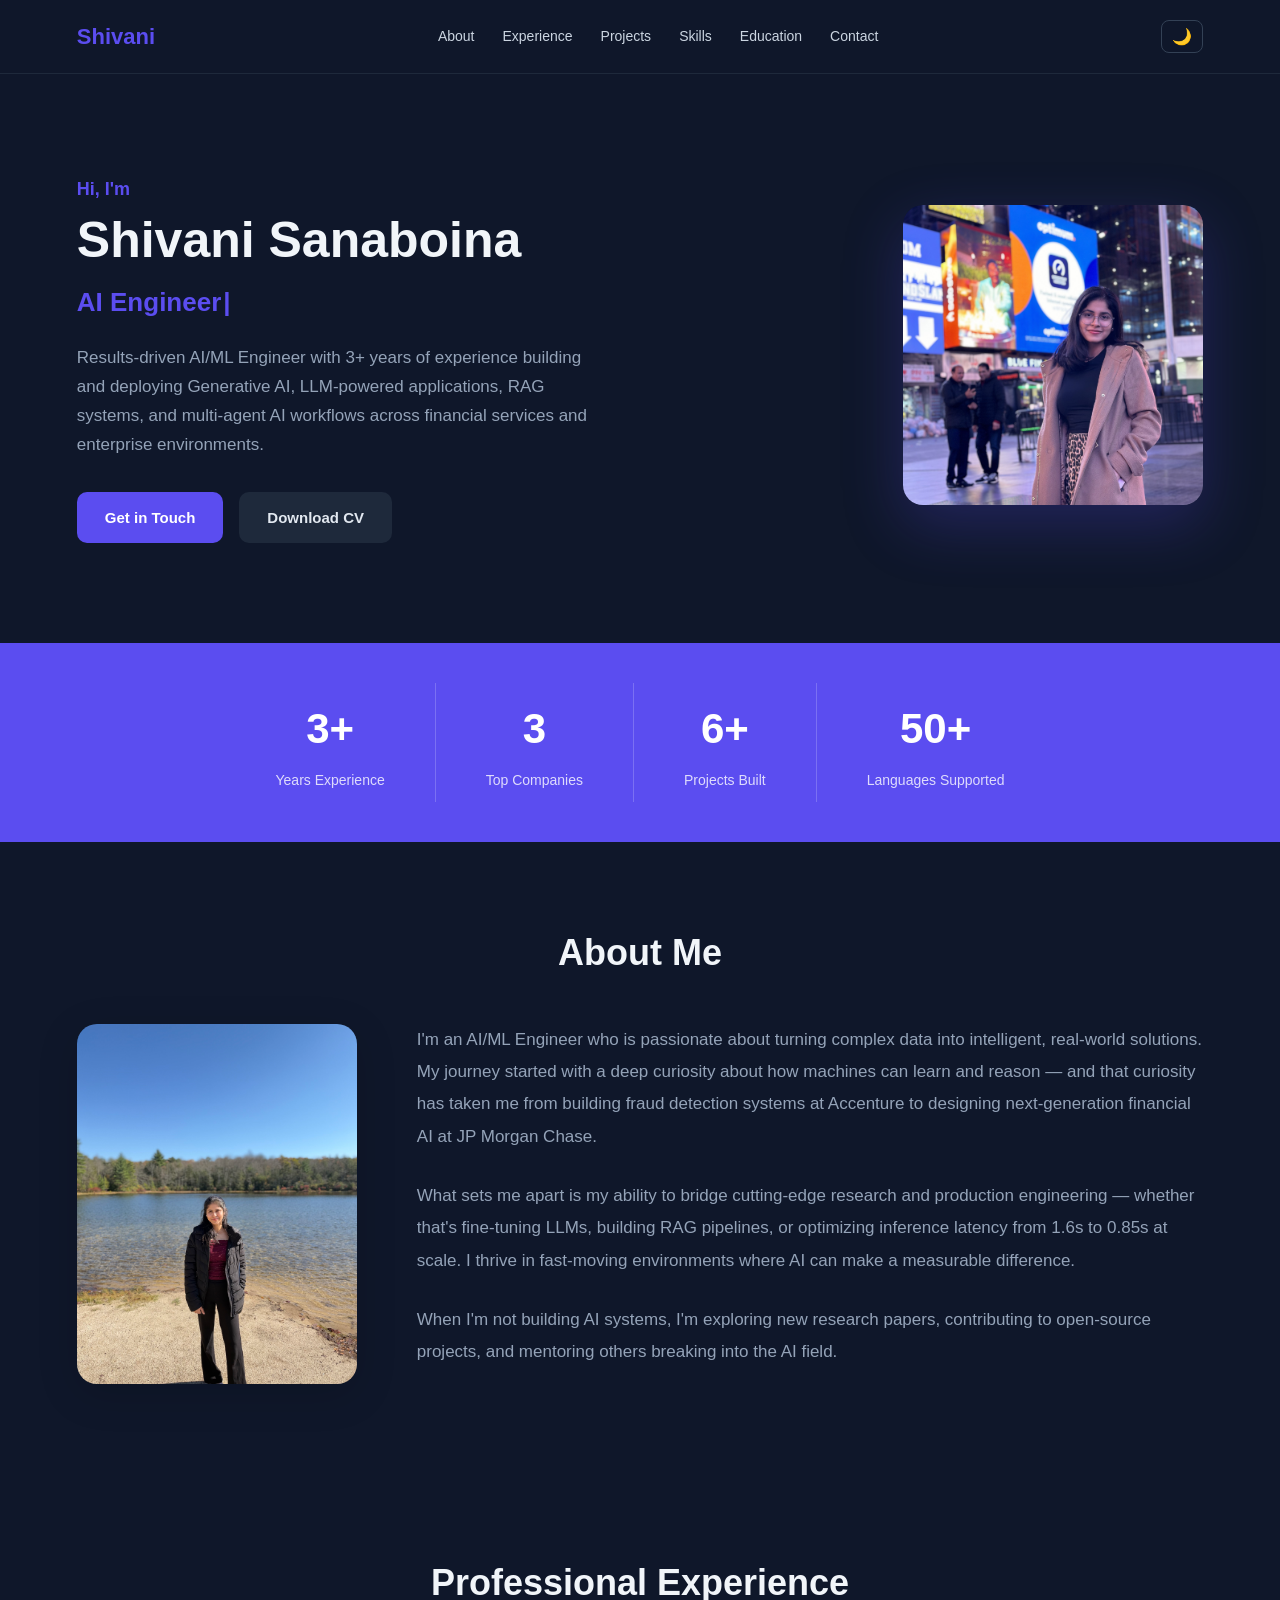
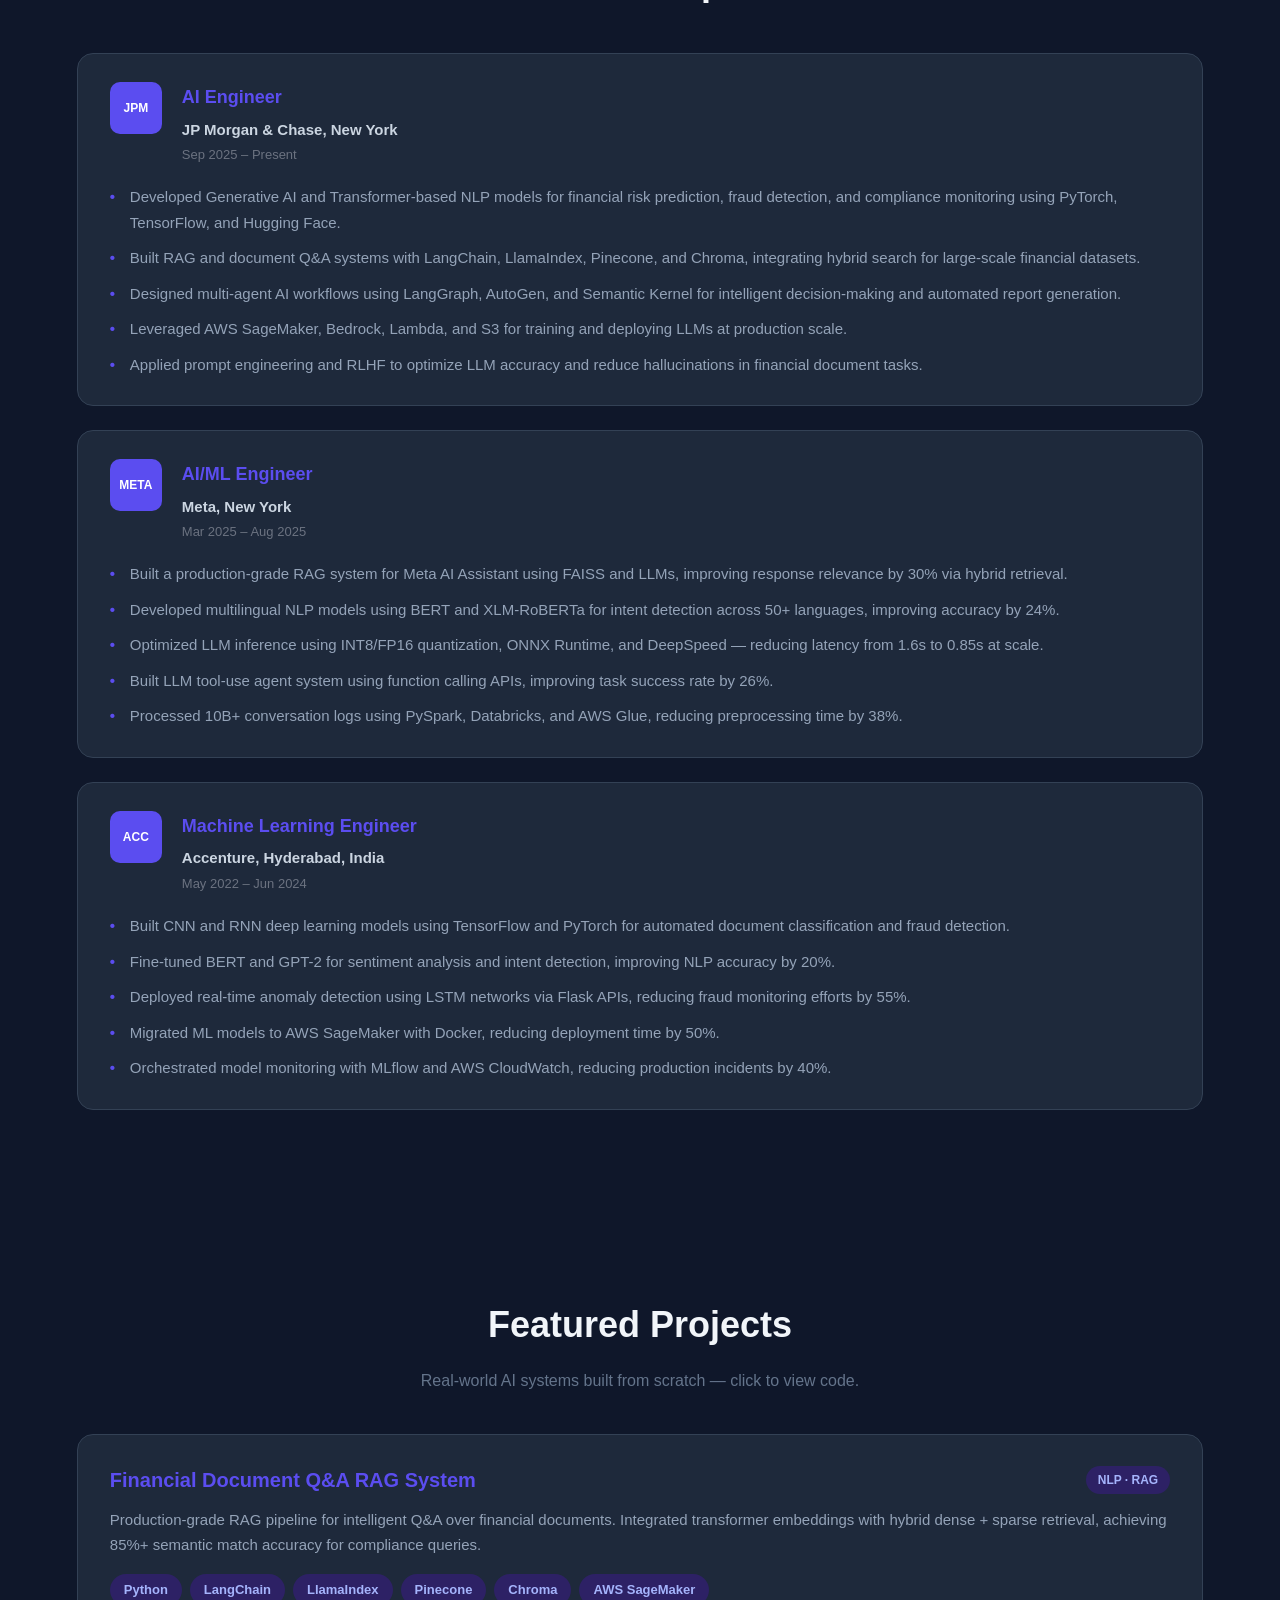
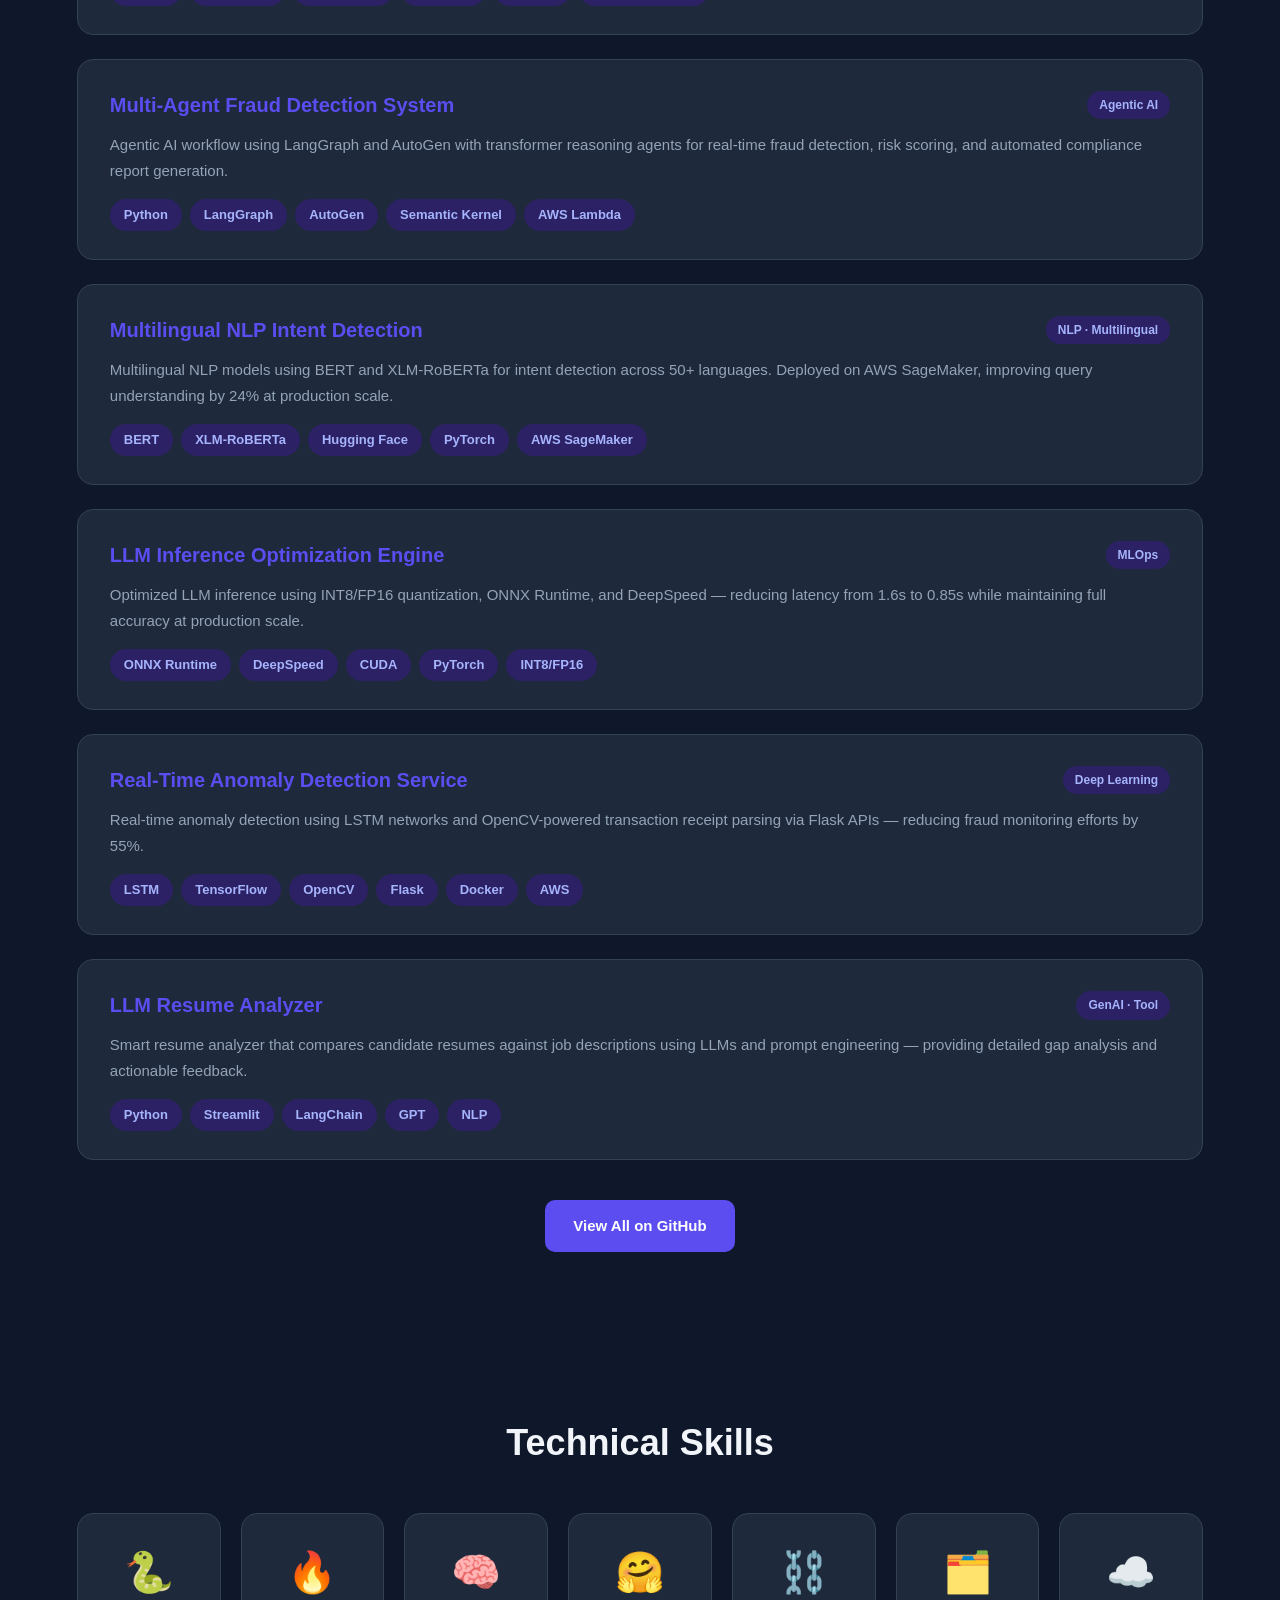
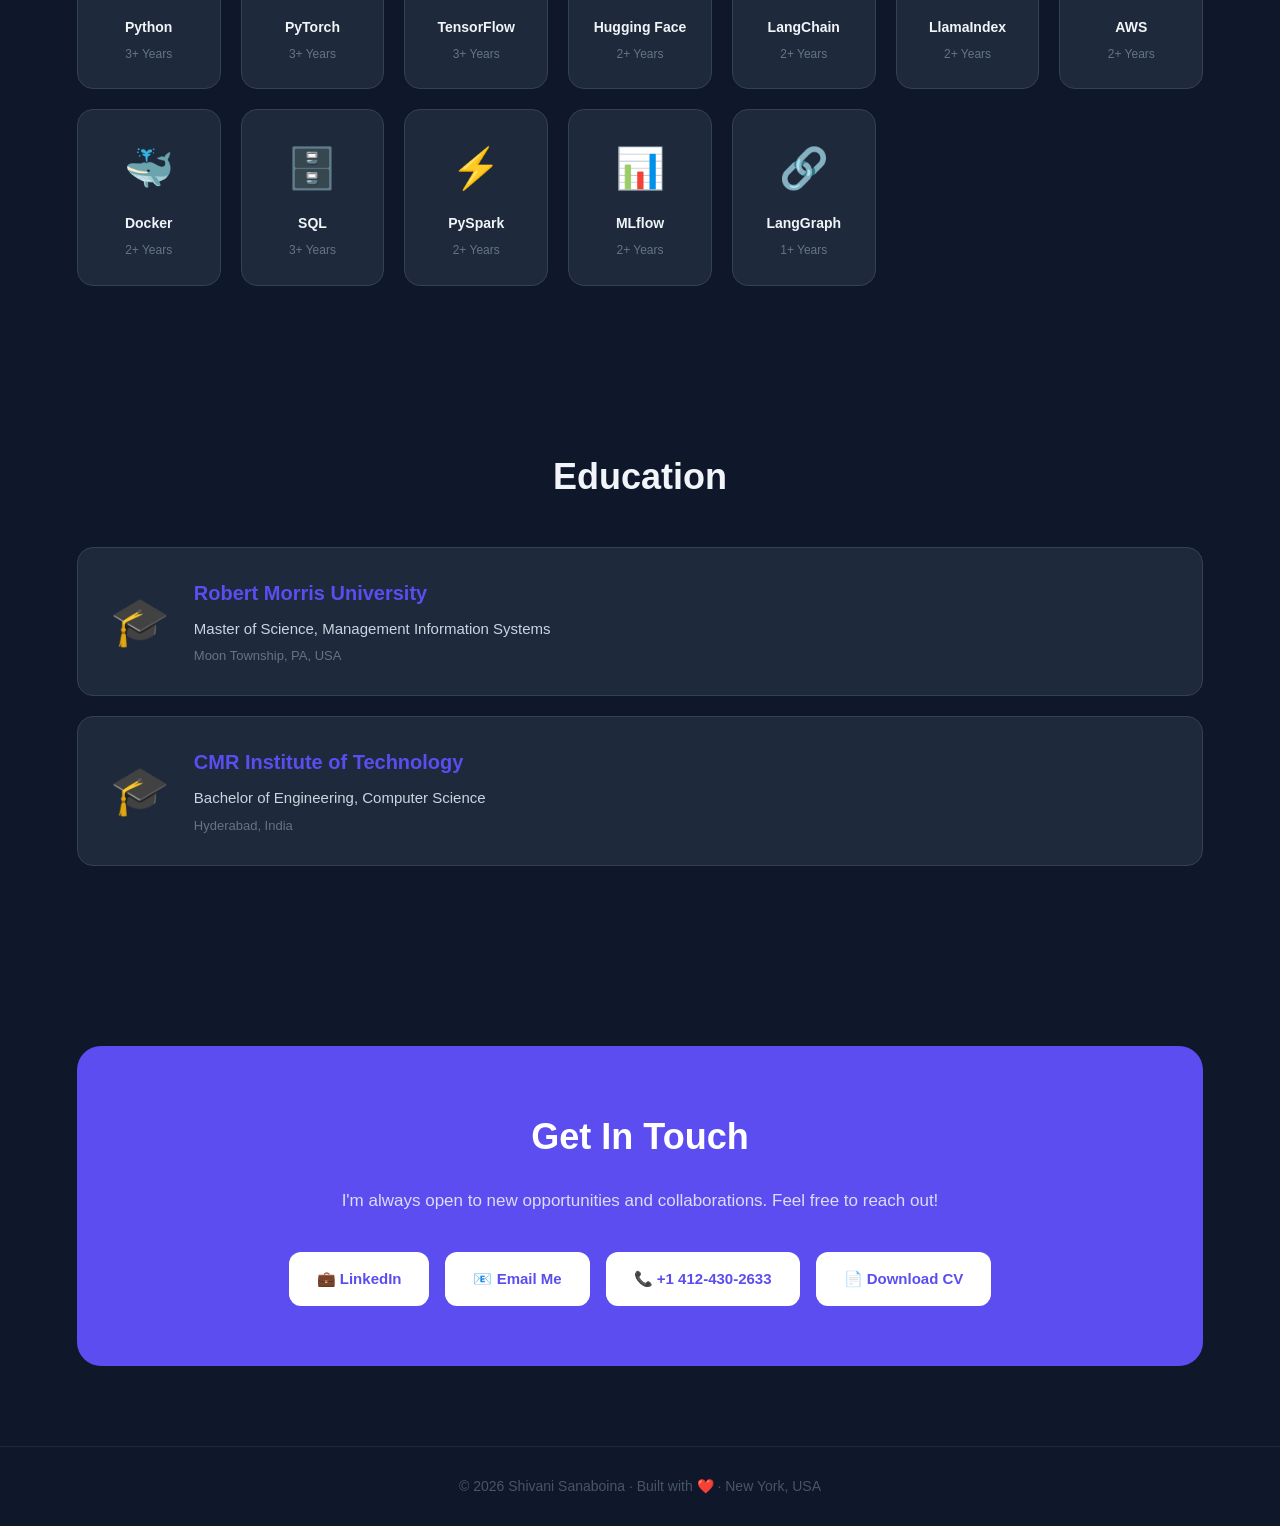
==== commit dadc7db3: "Update index.html" ====
--- a/index.html
+++ b/index.html
@@ -43,9 +43,8 @@
       <h1>Shivani Sanaboina</h1>
       <h2 id="typed-text"></h2>
       <p class="hero-desc">
-        I build intelligent AI systems that solve real-world problems —
-        from financial fraud detection to multilingual NLP models serving millions of users.
-        Based in New York, USA 📍
+        Results-driven AI/ML Engineer with 3+ years of experience building and deploying Generative AI, LLM-powered applications, RAG systems, and multi-agent AI workflows across financial services and enterprise environments.
+        
       </p>
       <div class="hero-buttons">
         <a href="mailto:sanaboinashivani7@gmail.com" class="btn">Get in Touch</a>
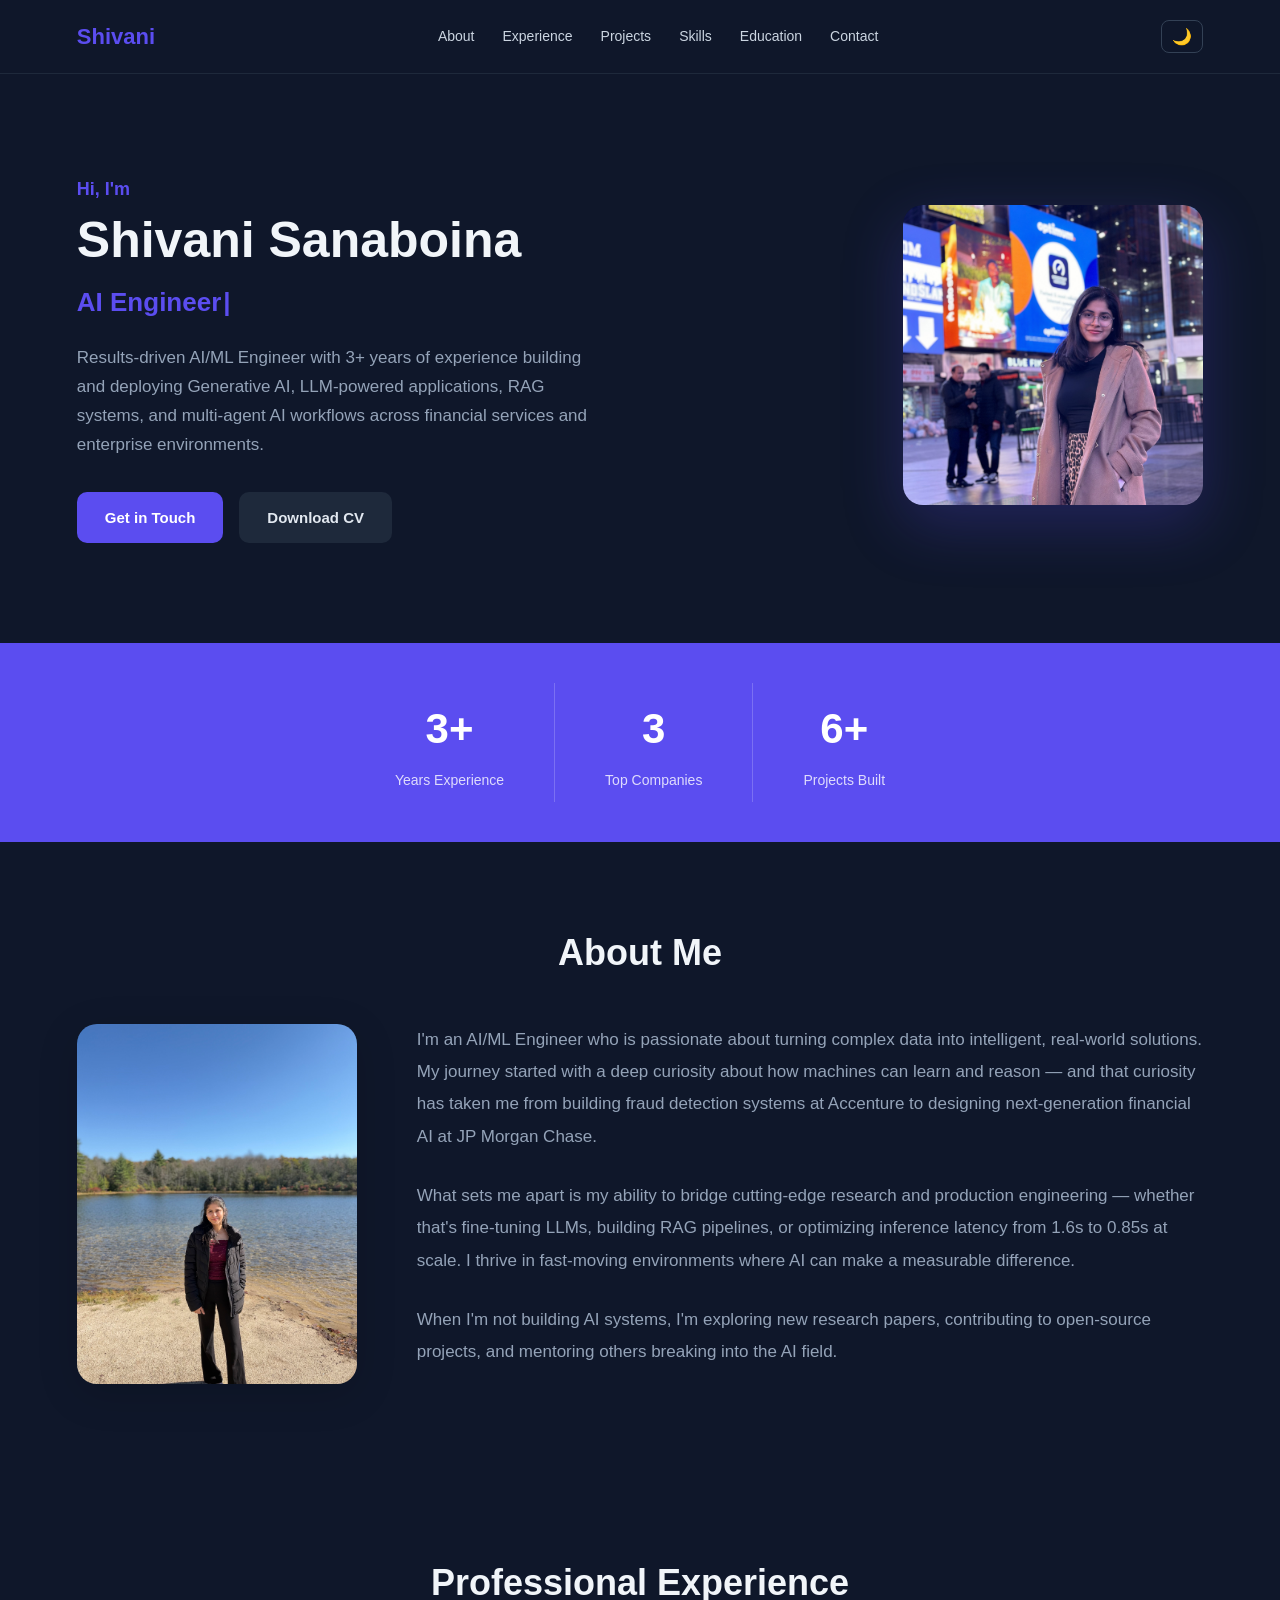
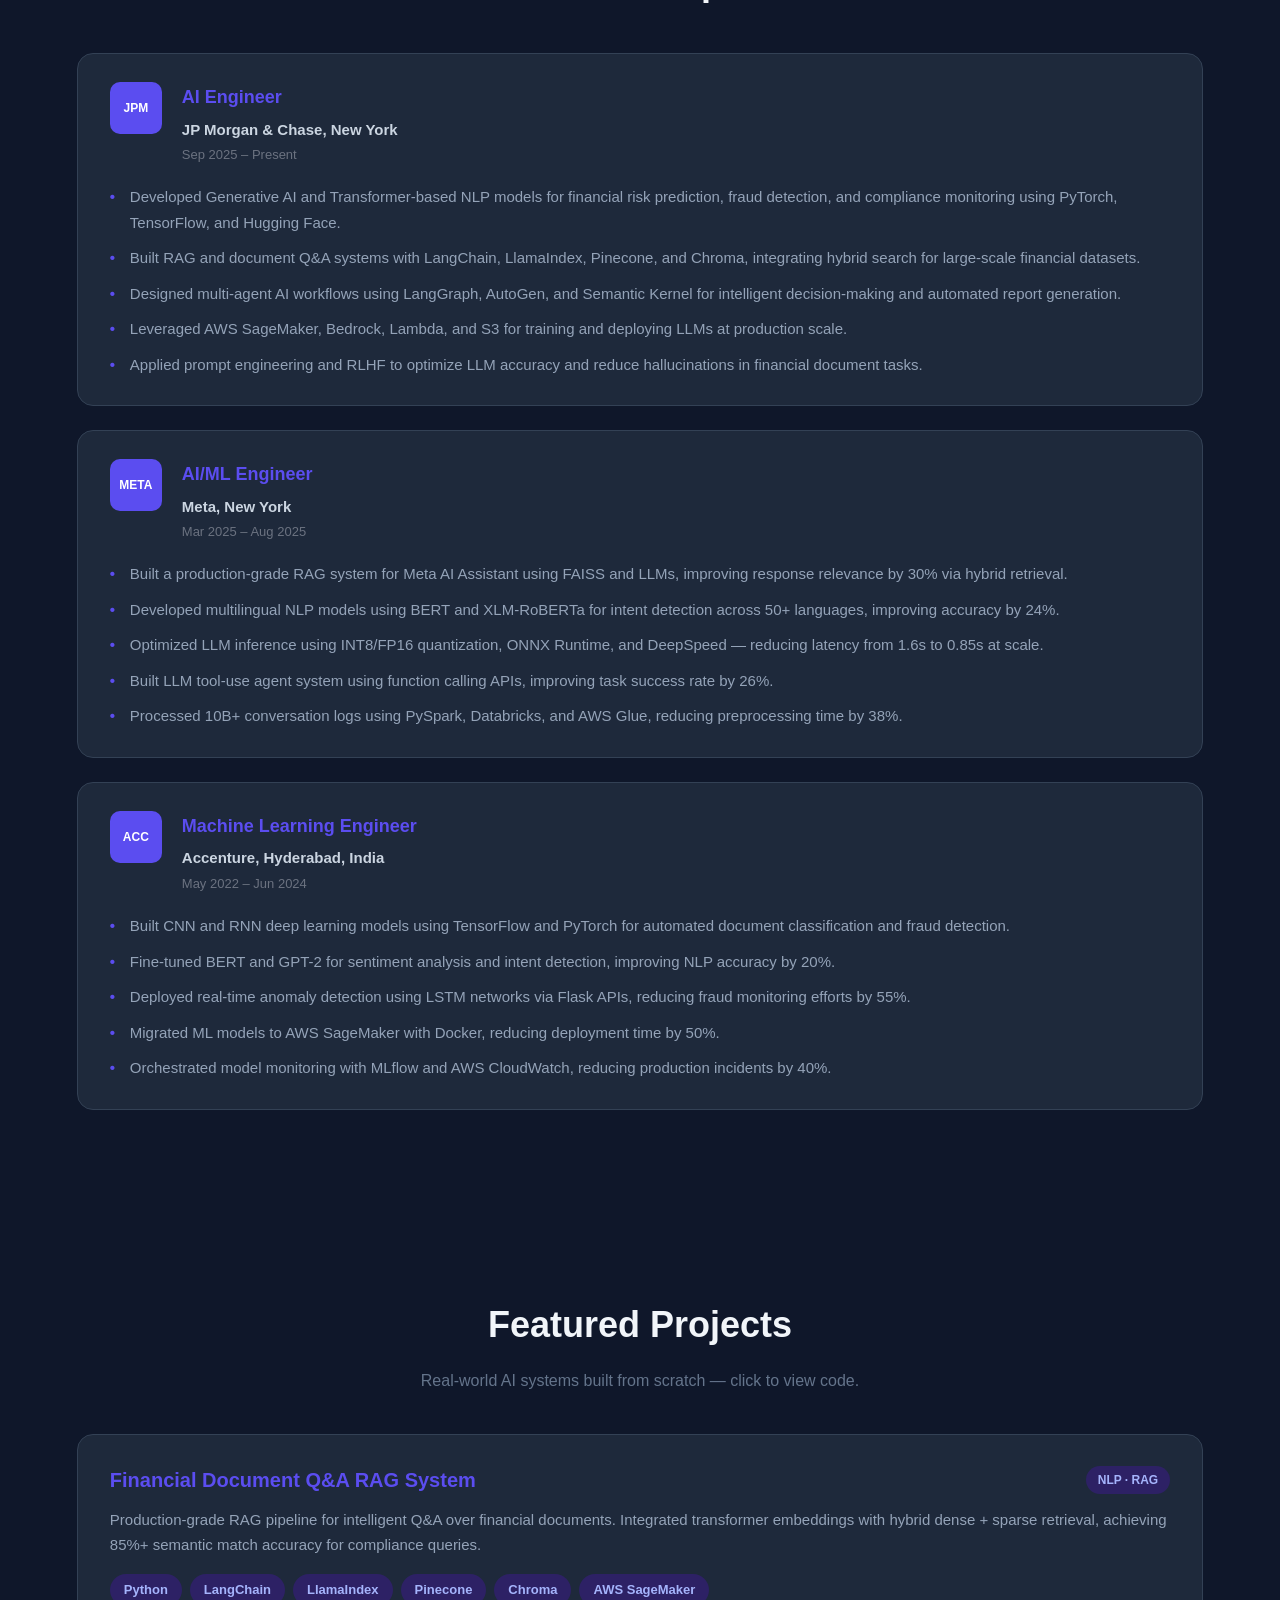
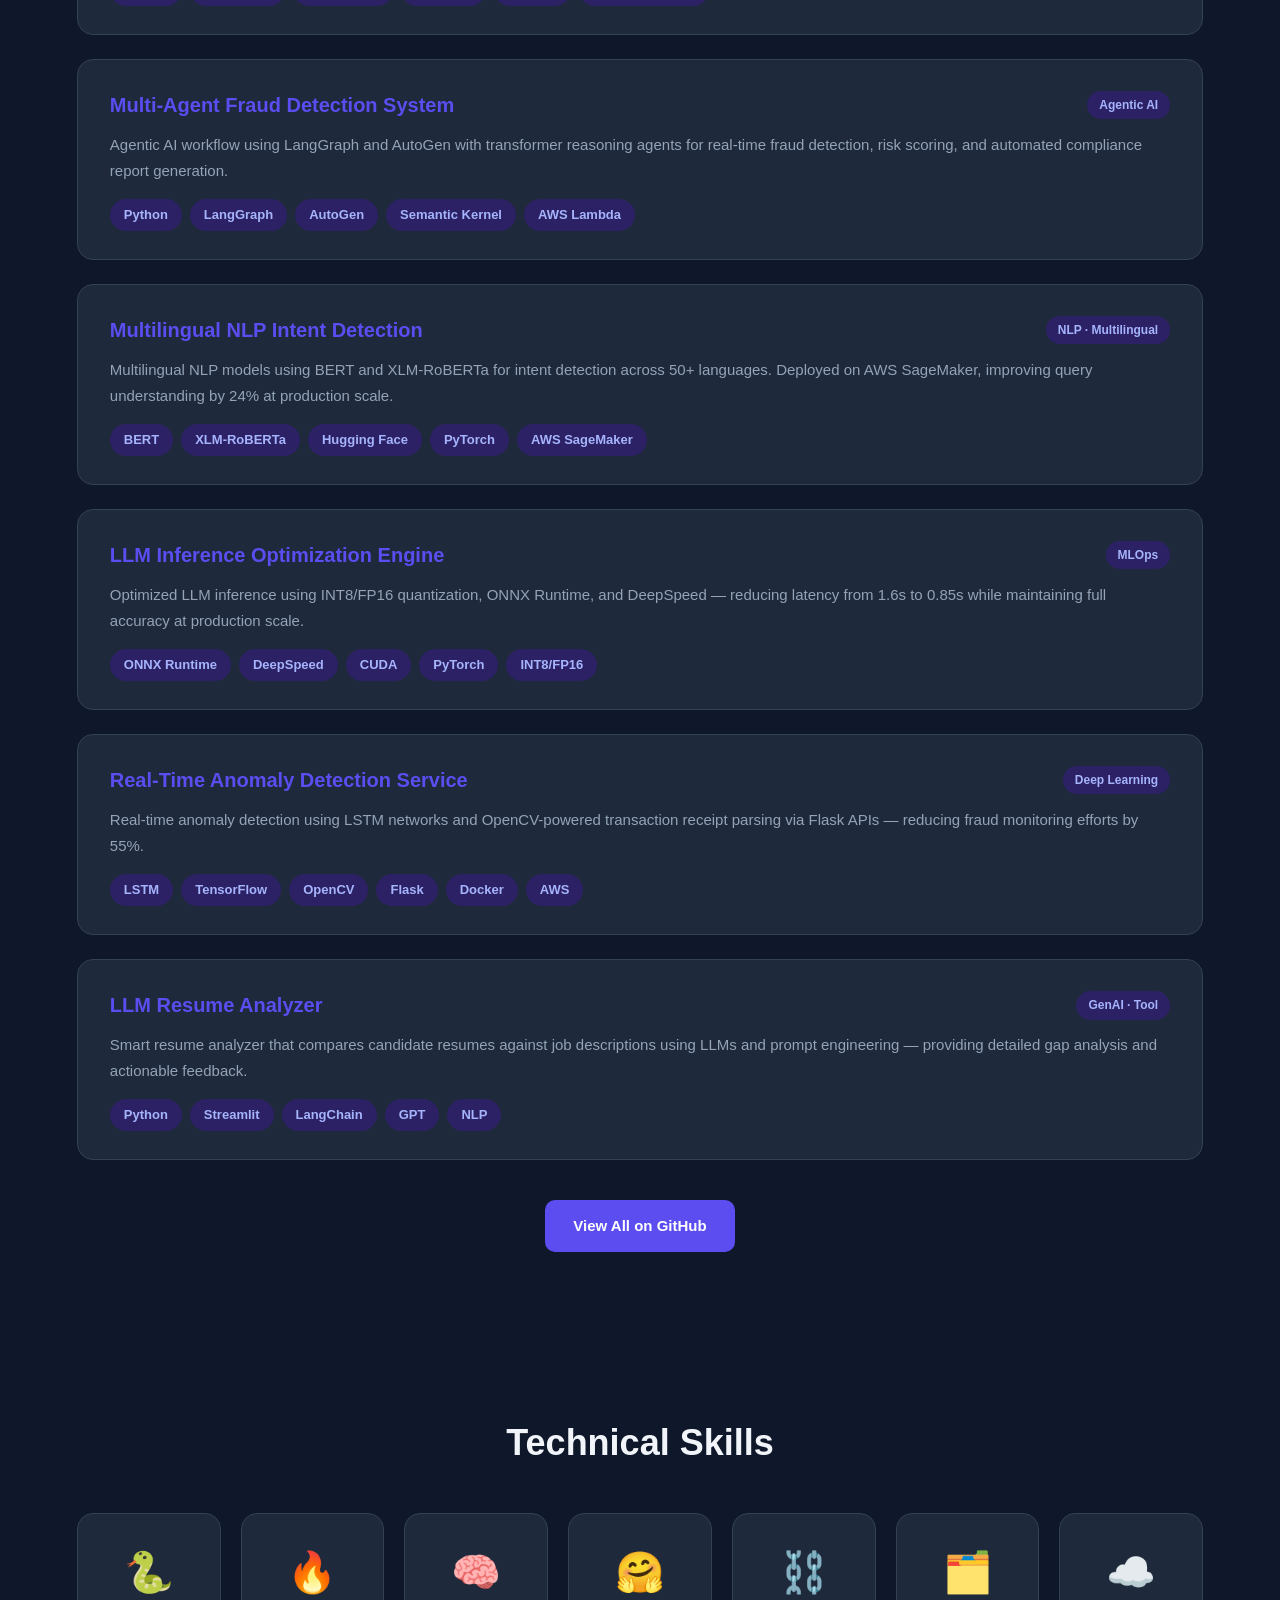
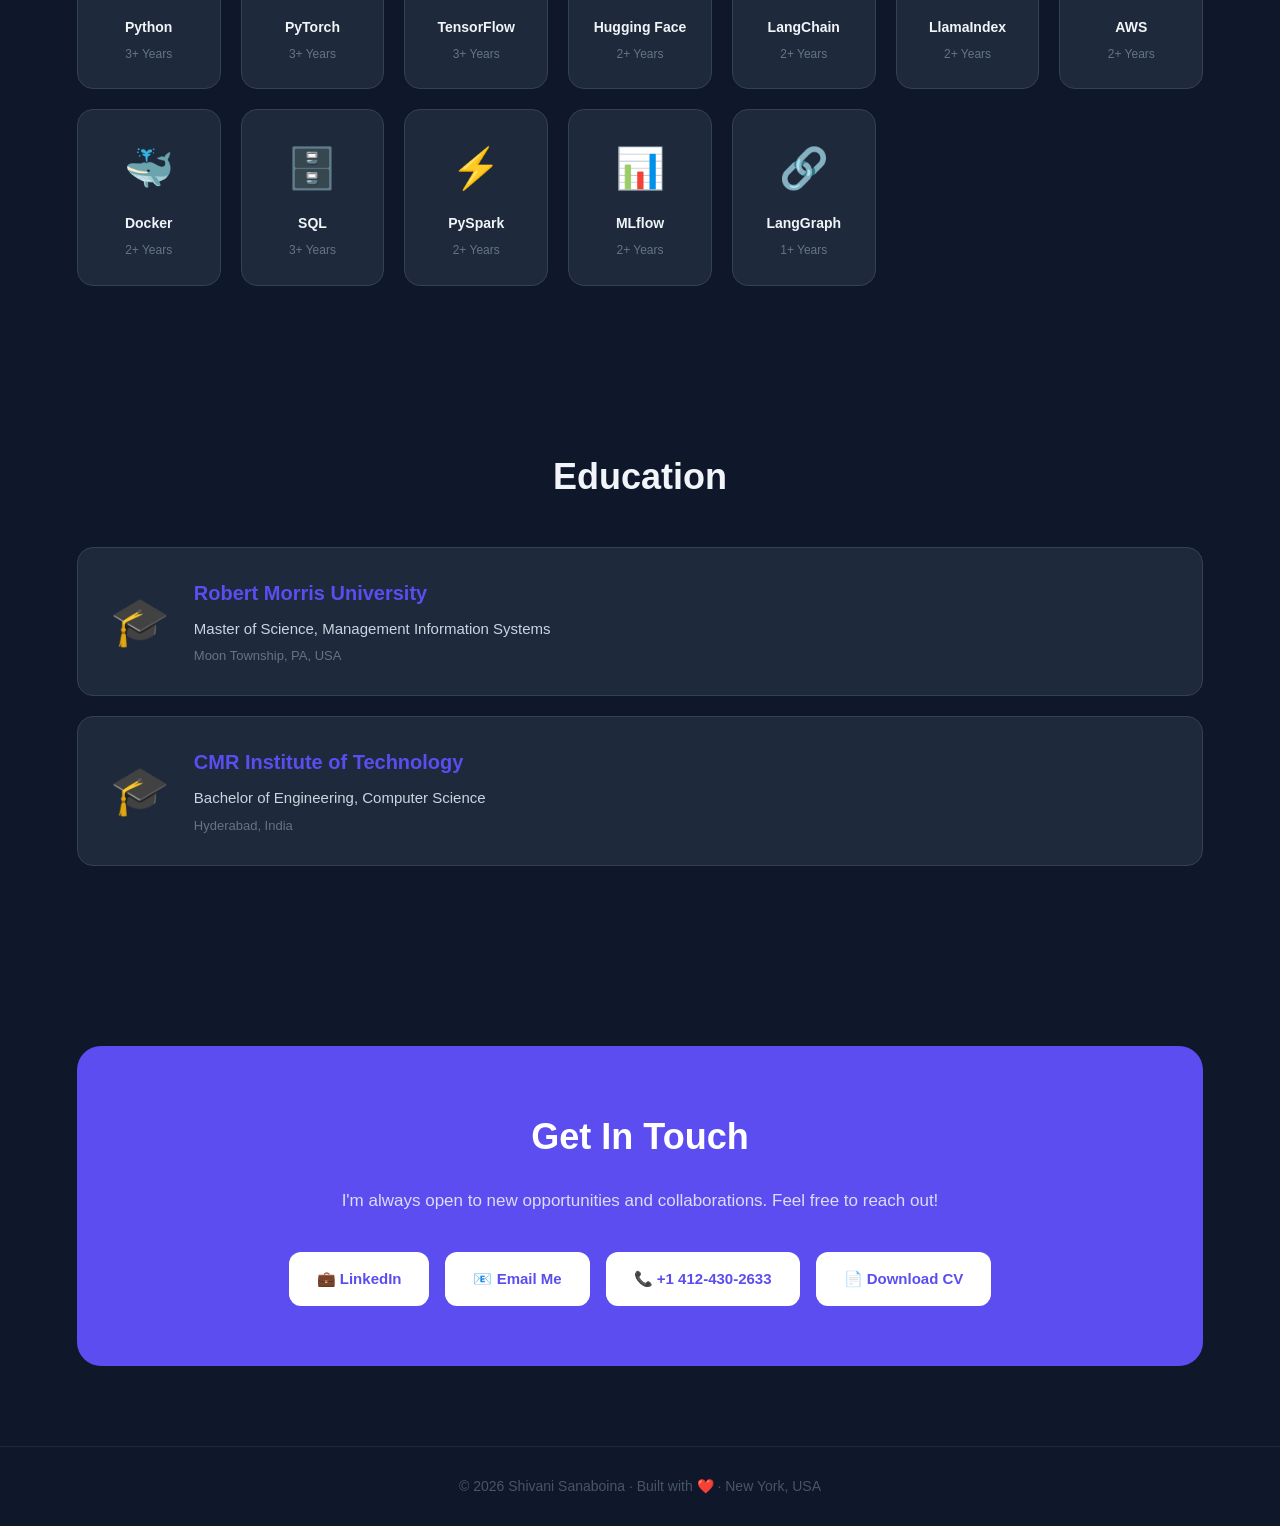
==== commit 766a68df: "Update index.html" ====
--- a/index.html
+++ b/index.html
@@ -69,10 +69,6 @@
     <div class="stat">
       <h3>6+</h3>
       <p>Projects Built</p>
-    </div>
-    <div class="stat">
-      <h3>50+</h3>
-      <p>Languages Supported</p>
     </div>
   </section>
 
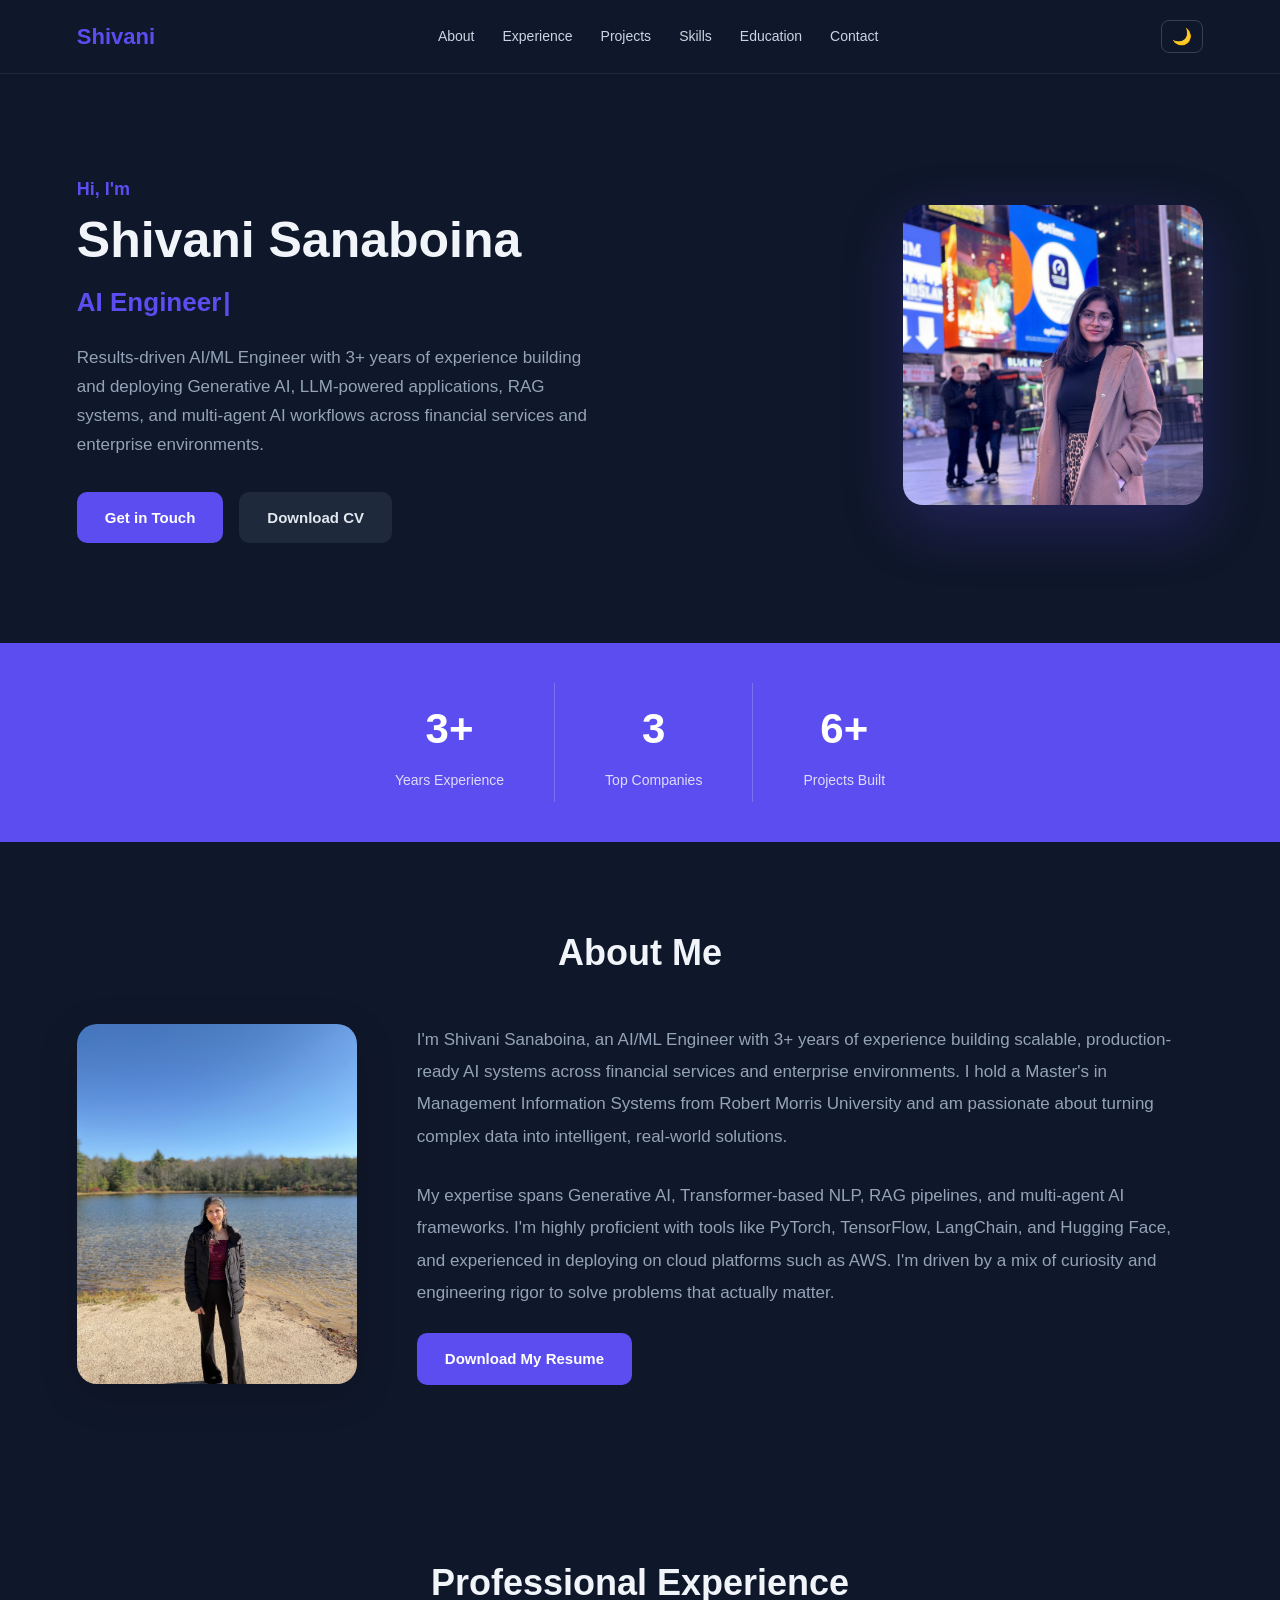
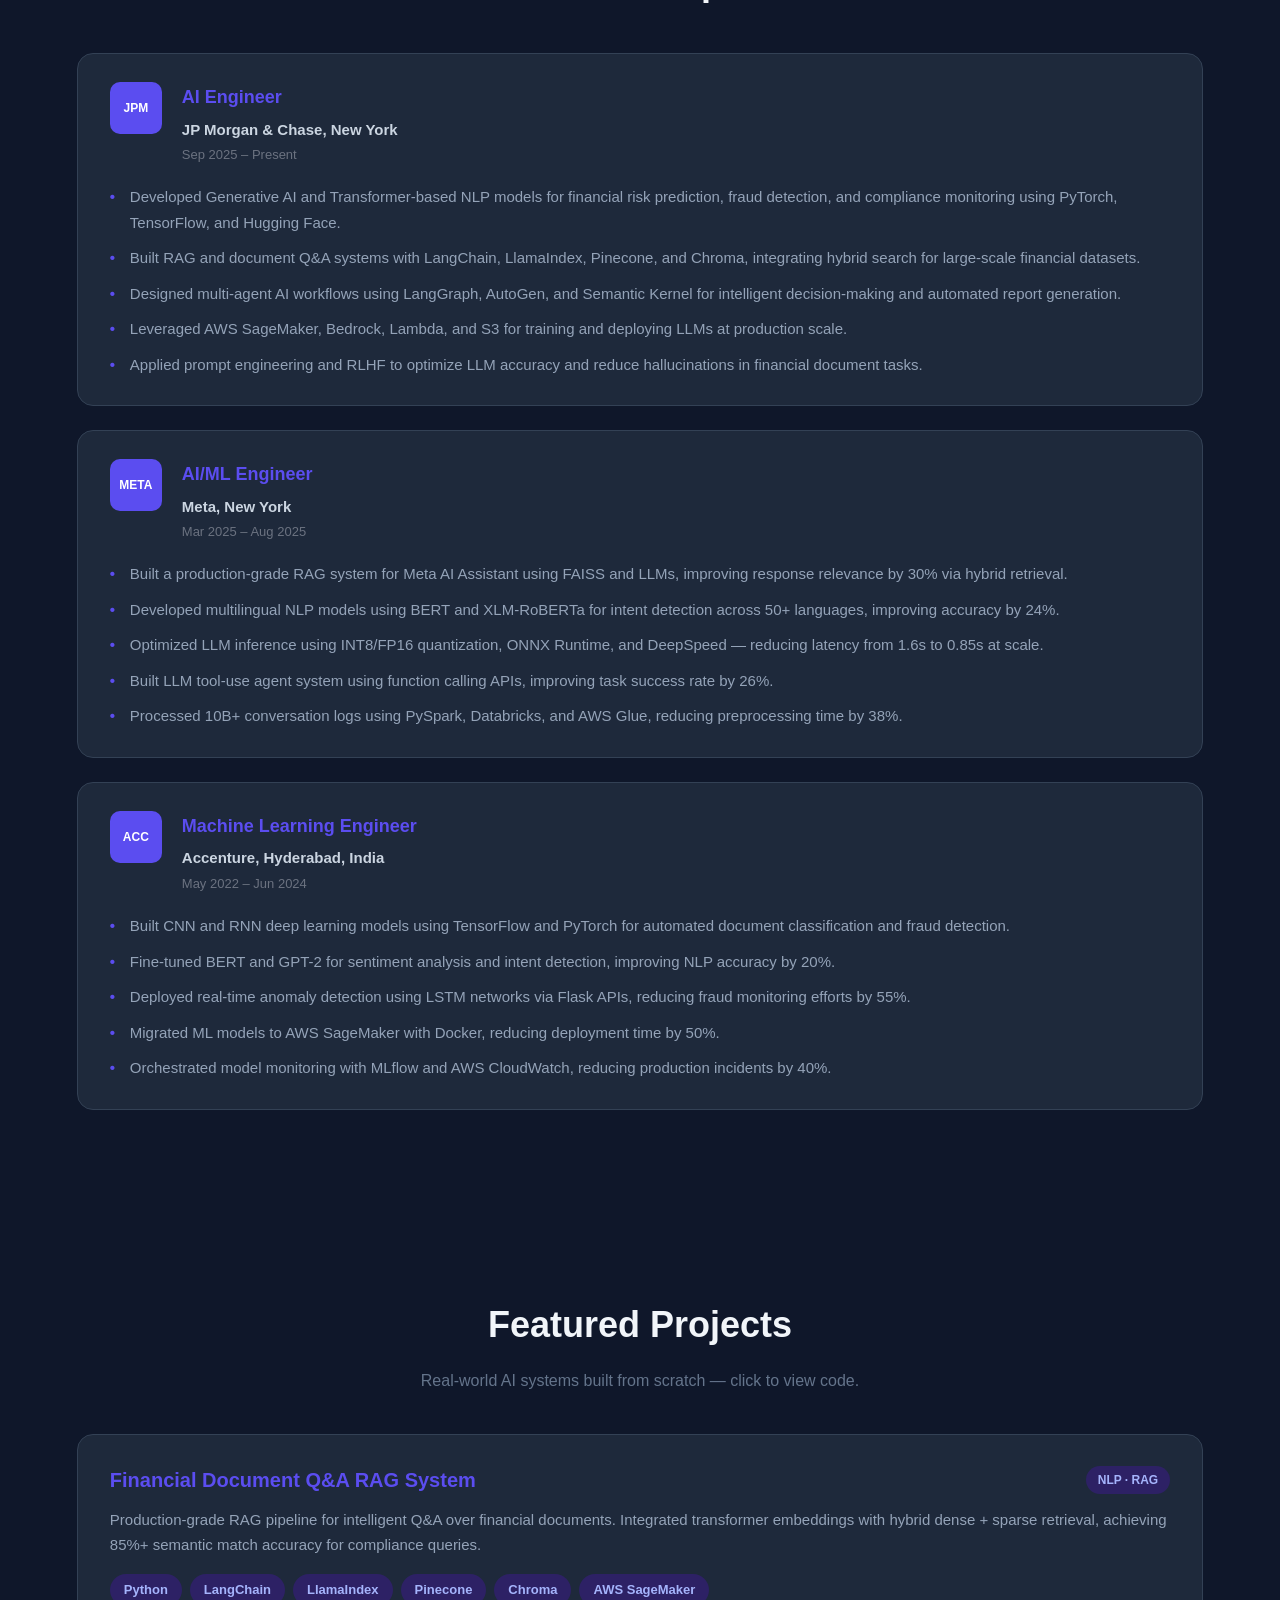
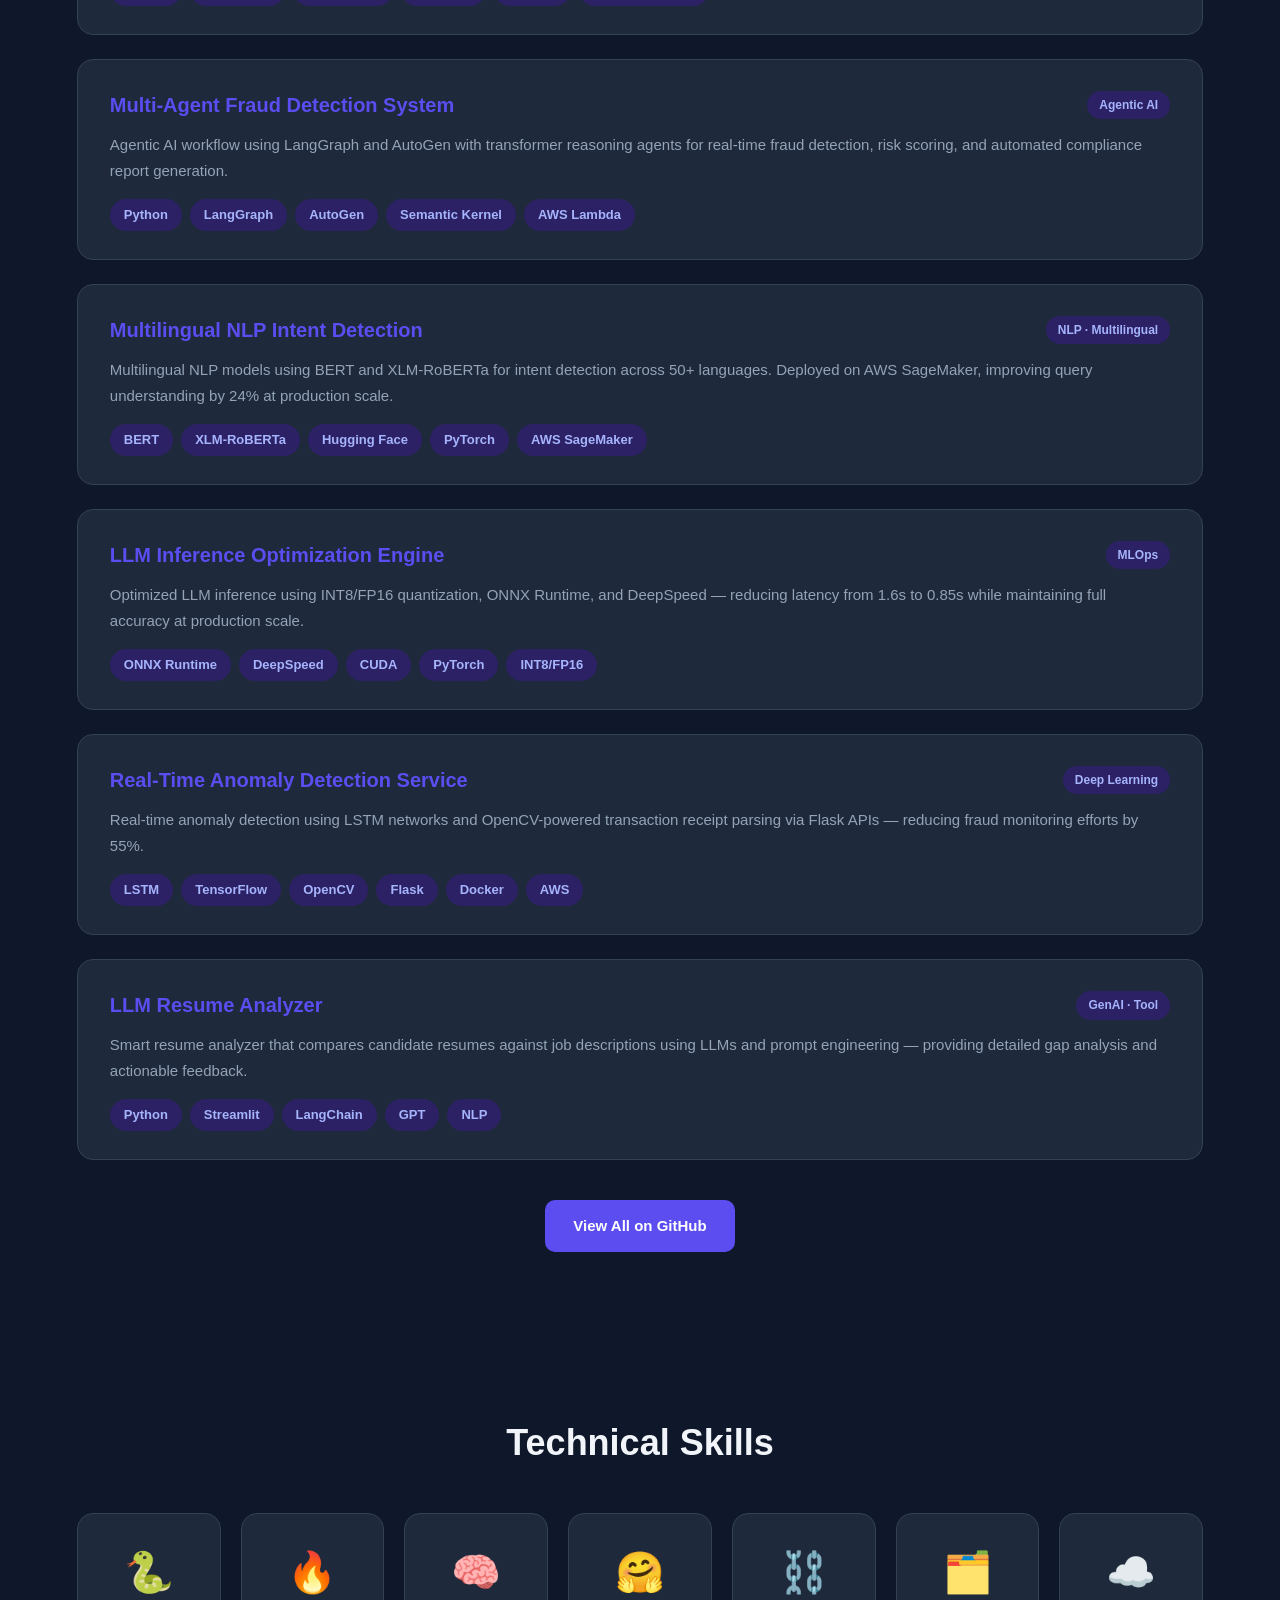
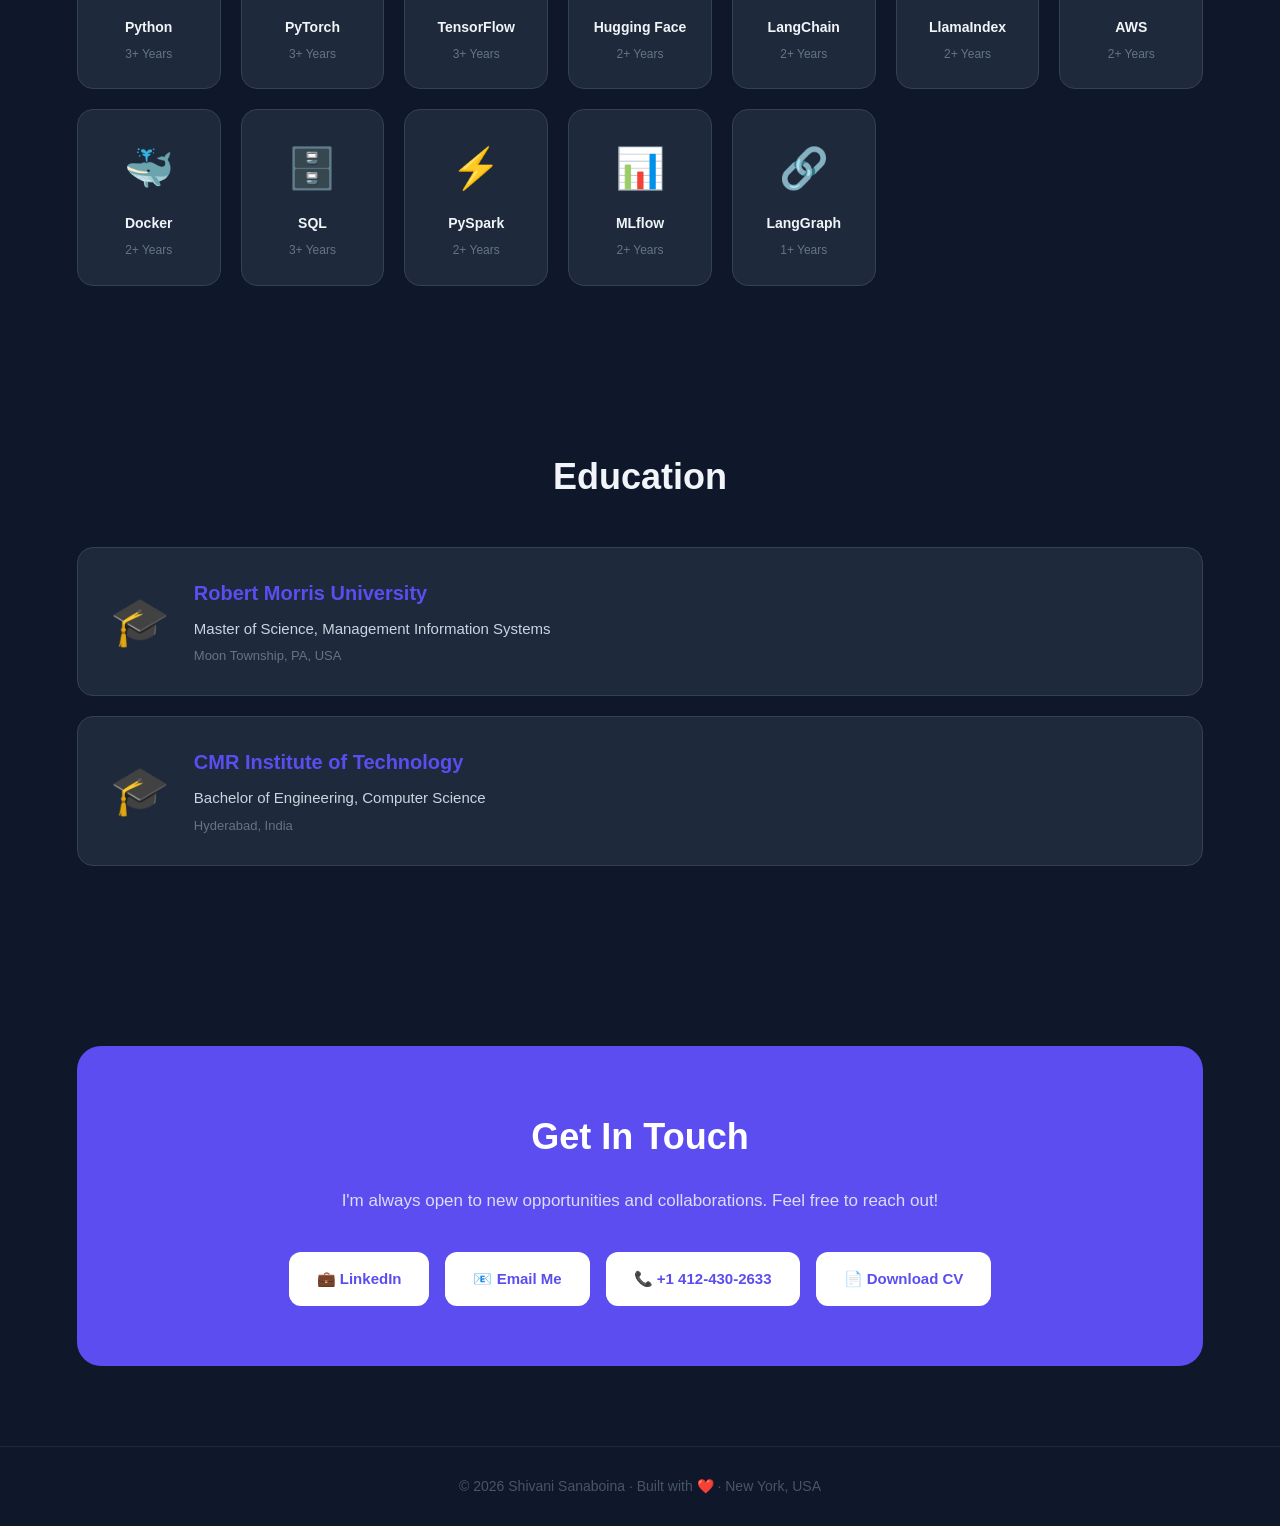
==== commit 27aad136: "Update index.html" ====
--- a/index.html
+++ b/index.html
@@ -80,25 +80,24 @@
         <img src="IMG_5640.jpg" alt="Shivani About Photo" />
       </div>
       <div class="about-content">
-        <p>
-          I'm an AI/ML Engineer who is passionate about turning complex data into intelligent,
-          real-world solutions. My journey started with a deep curiosity about how machines can
-          learn and reason — and that curiosity has taken me from building fraud detection systems
-          at Accenture to designing next-generation financial AI at JP Morgan Chase.
-        </p>
-        <br>
-        <p>
-          What sets me apart is my ability to bridge cutting-edge research and production
-          engineering — whether that's fine-tuning LLMs, building RAG pipelines, or
-          optimizing inference latency from 1.6s to 0.85s at scale. I thrive in fast-moving
-          environments where AI can make a measurable difference.
-        </p>
-        <br>
-        <p>
-          When I'm not building AI systems, I'm exploring new research papers, contributing
-          to open-source projects, and mentoring others breaking into the AI field.
-        </p>
-      </div>
+  <p>
+    I'm Shivani Sanaboina, an AI/ML Engineer with 3+ years of experience building scalable,
+    production-ready AI systems across financial services and enterprise environments.
+    I hold a Master's in Management Information Systems from Robert Morris University
+    and am passionate about turning complex data into intelligent, real-world solutions.
+  </p>
+  <br>
+  <p>
+    My expertise spans Generative AI, Transformer-based NLP, RAG pipelines, and
+    multi-agent AI frameworks. I'm highly proficient with tools like PyTorch, TensorFlow,
+    LangChain, and Hugging Face, and experienced in deploying on cloud platforms such as AWS.
+    I'm driven by a mix of curiosity and engineering rigor to solve problems that actually matter.
+  </p>
+  <div style="margin-top: 24px;">
+    <a href="Shivani Sanaboina_AI_Engineer.pdf" target="_blank" class="btn">Download My Resume</a>
+  </div>
+</div>
+      
     </div>
   </section>
 
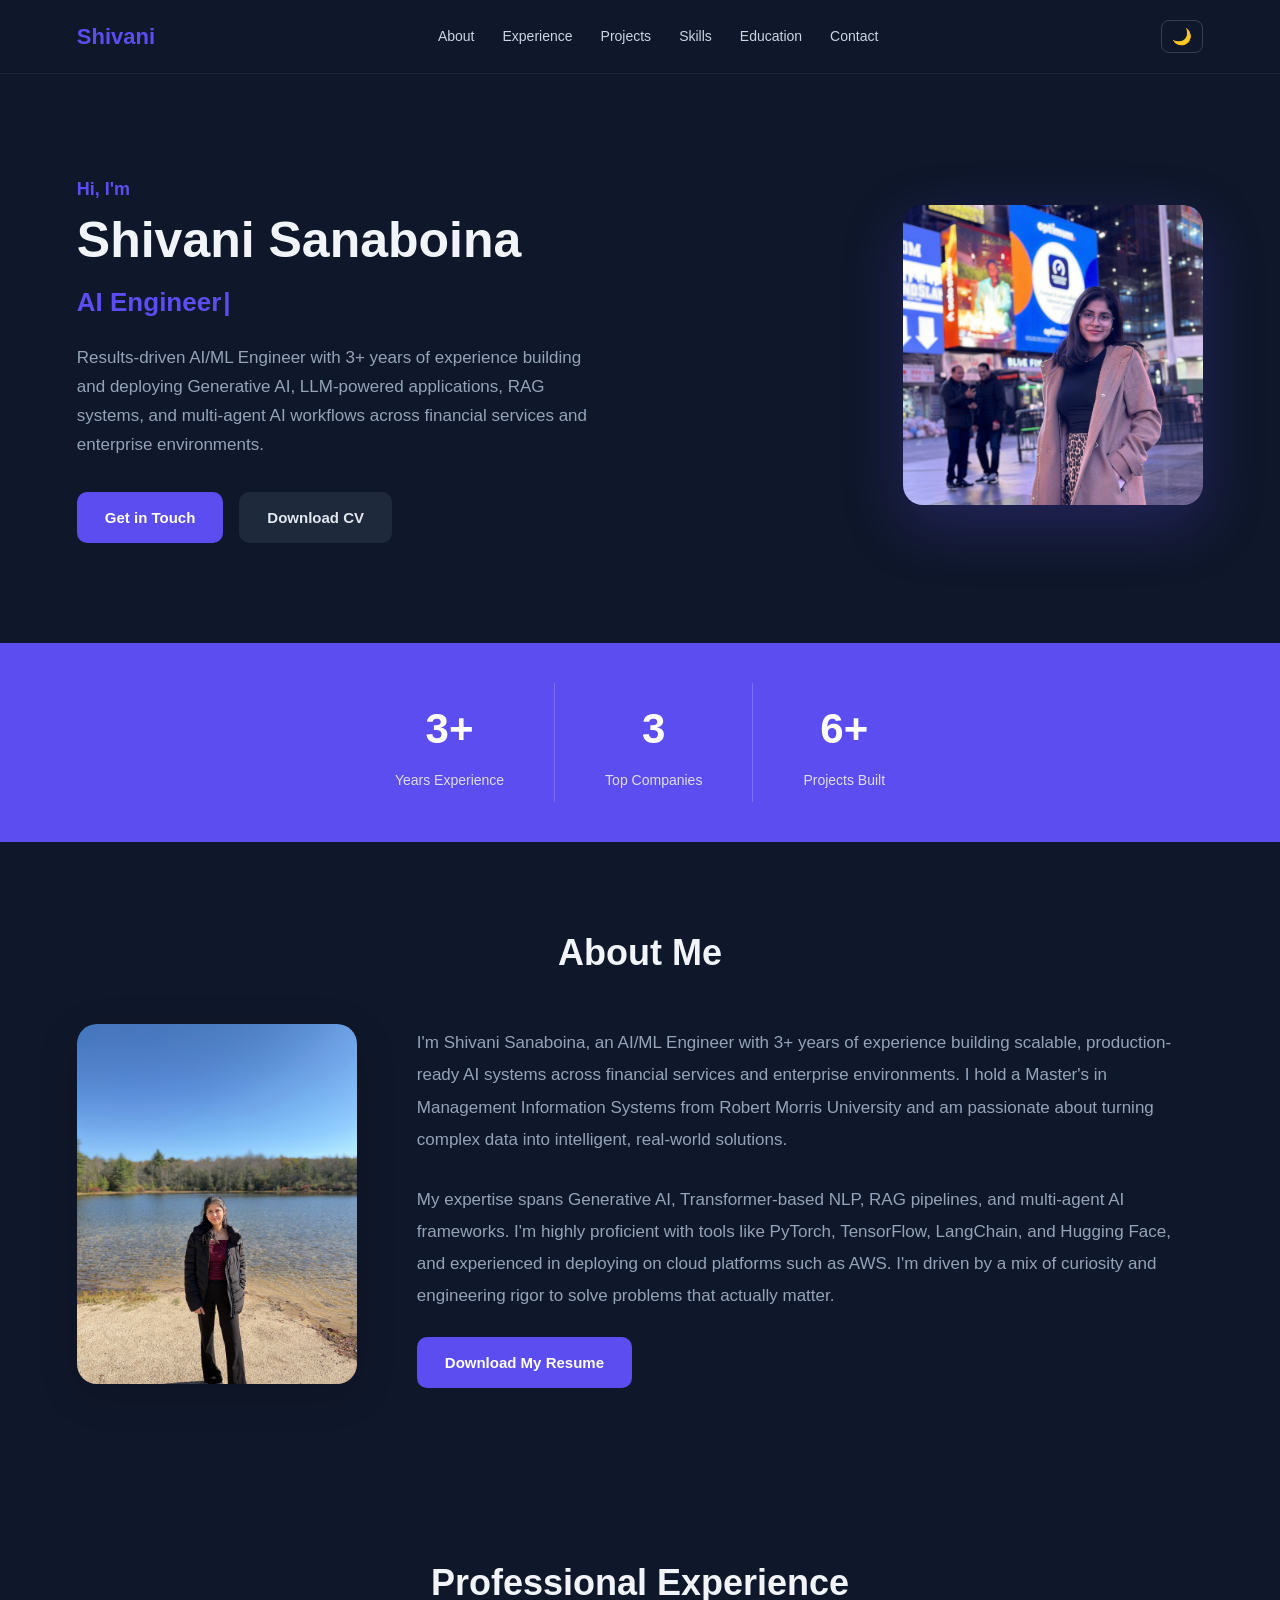
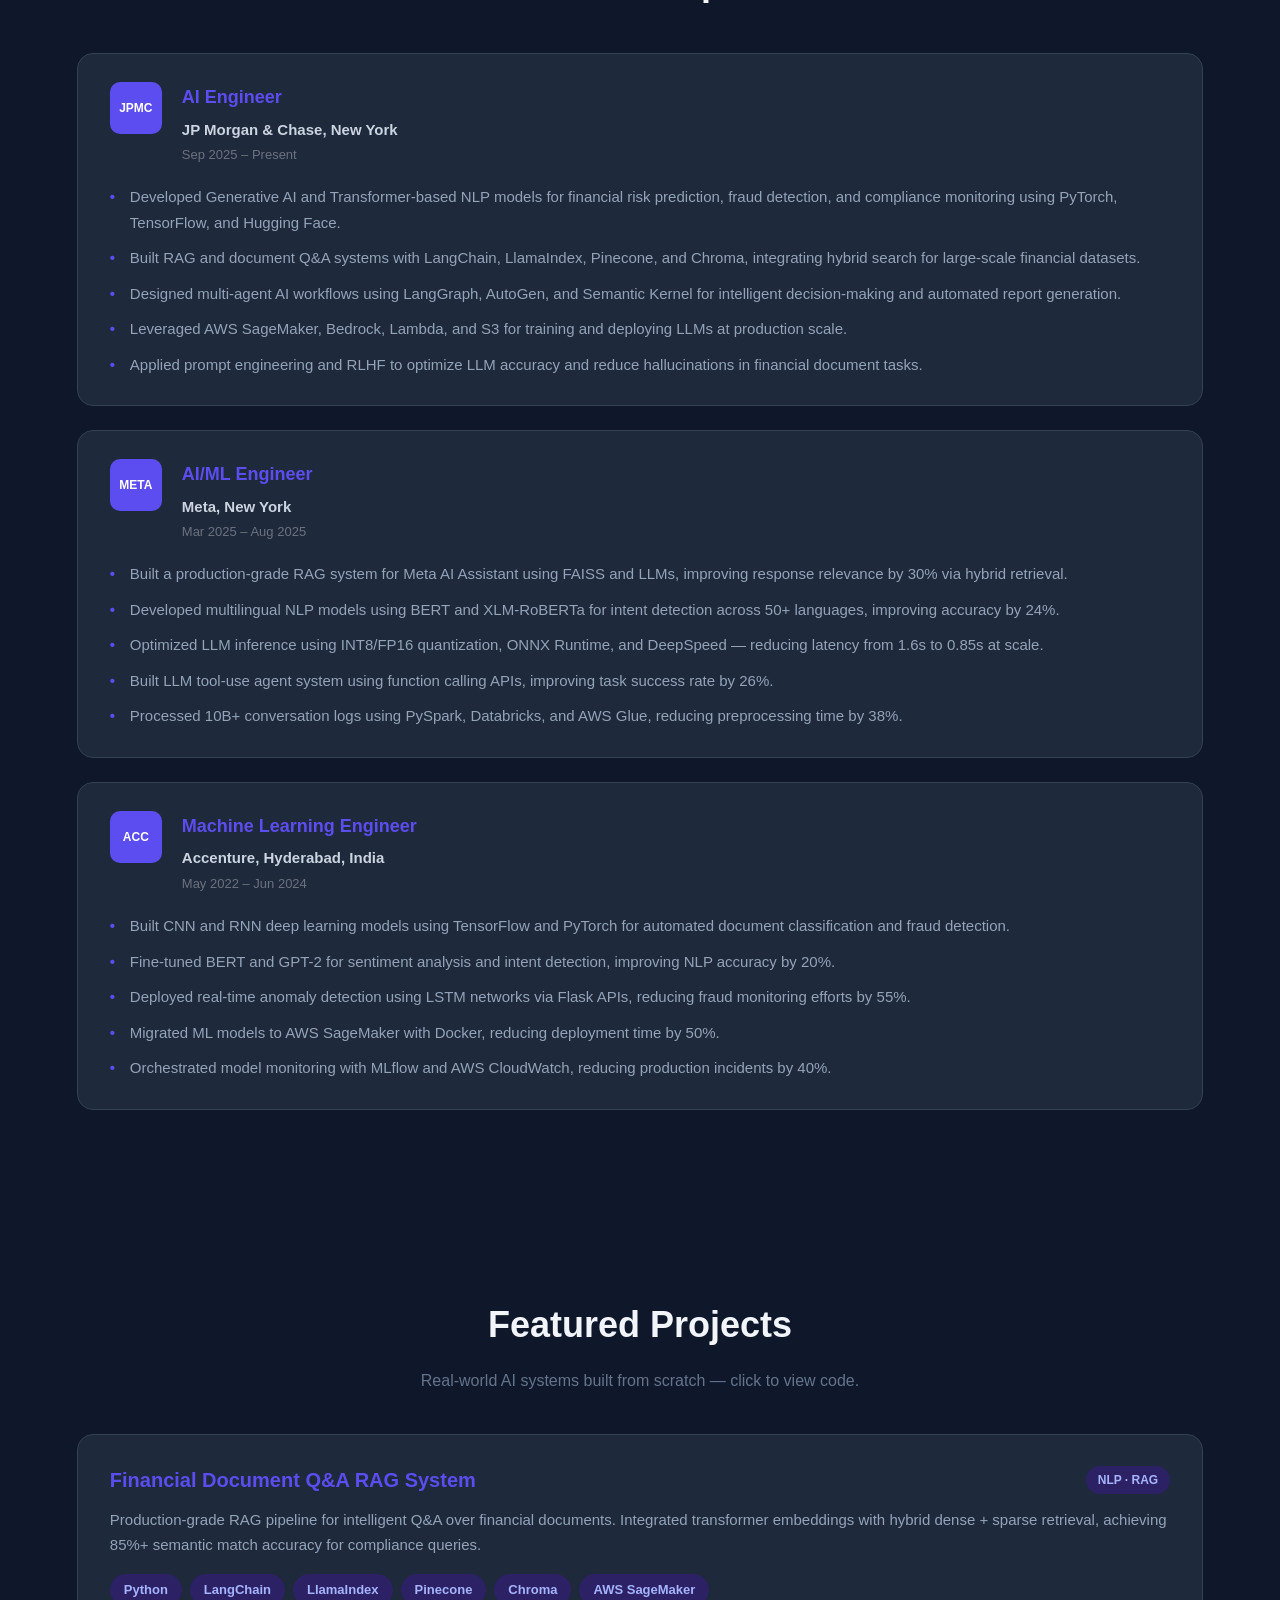
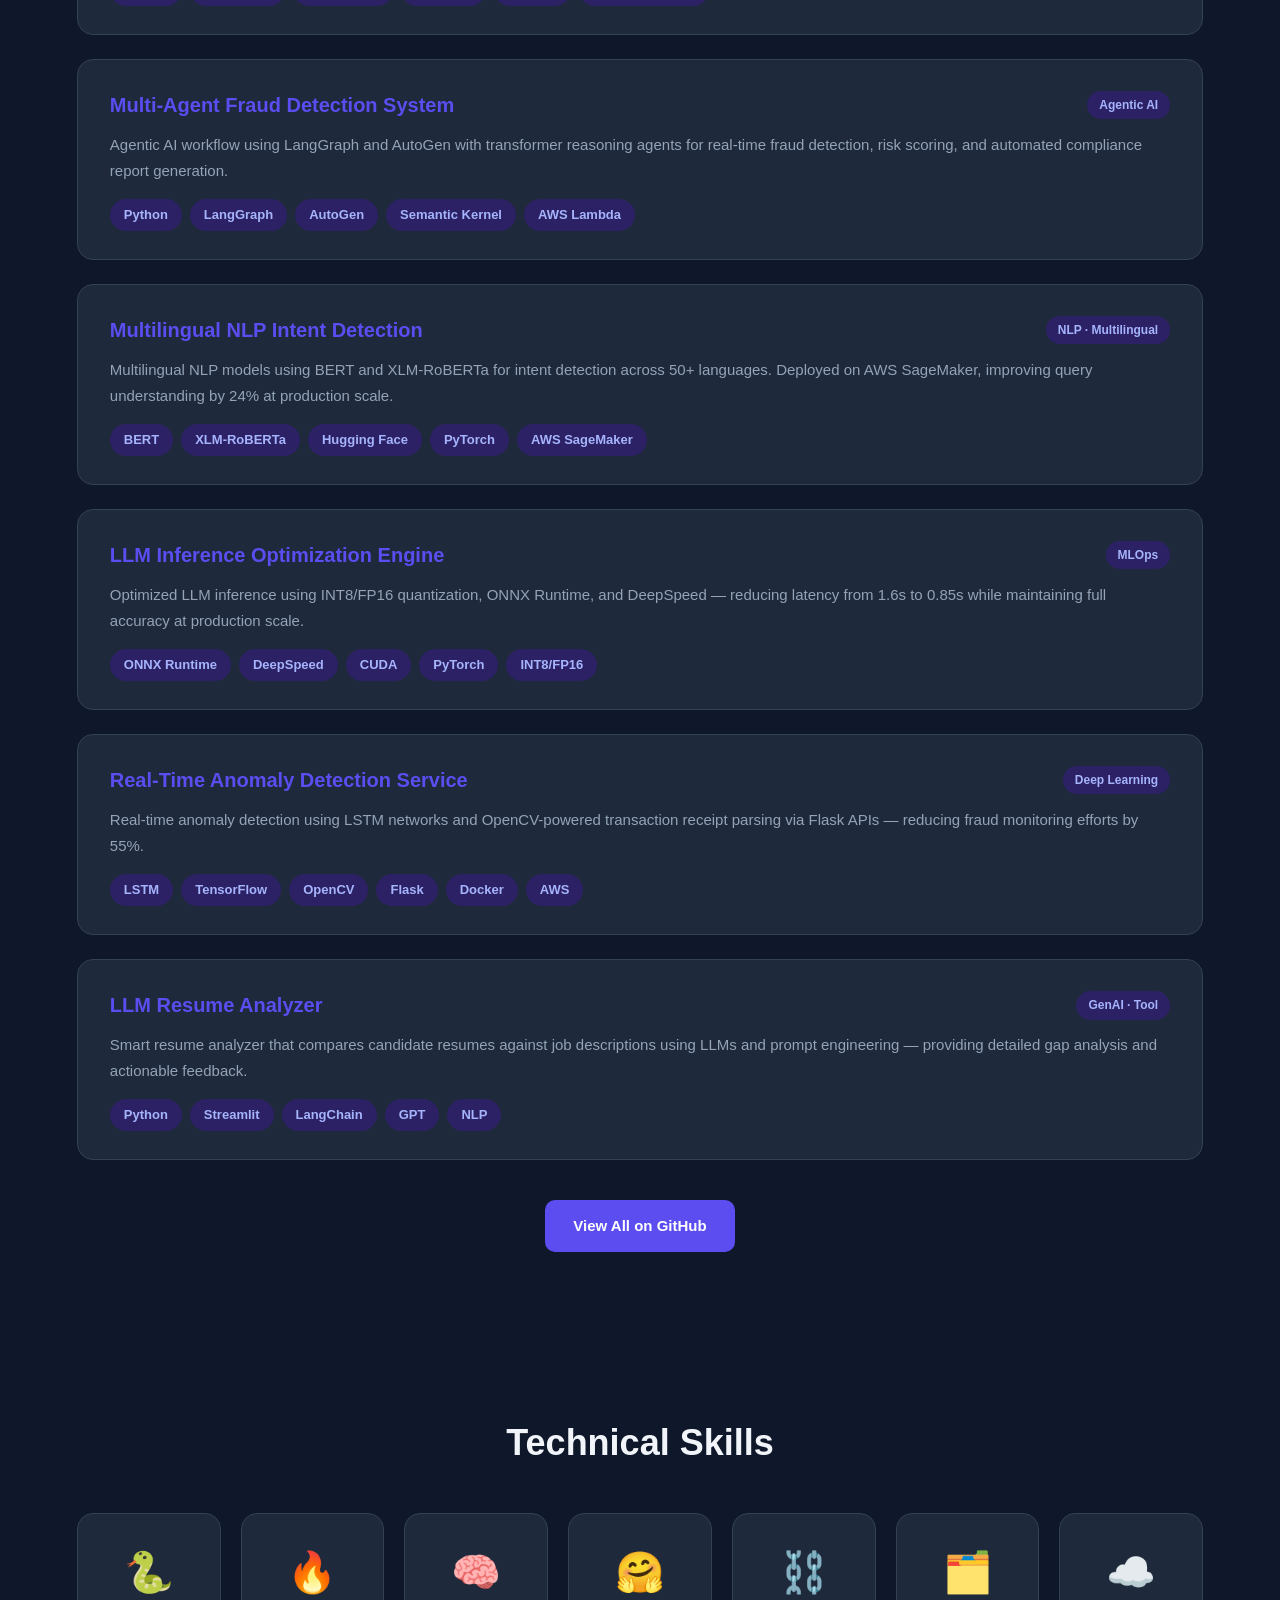
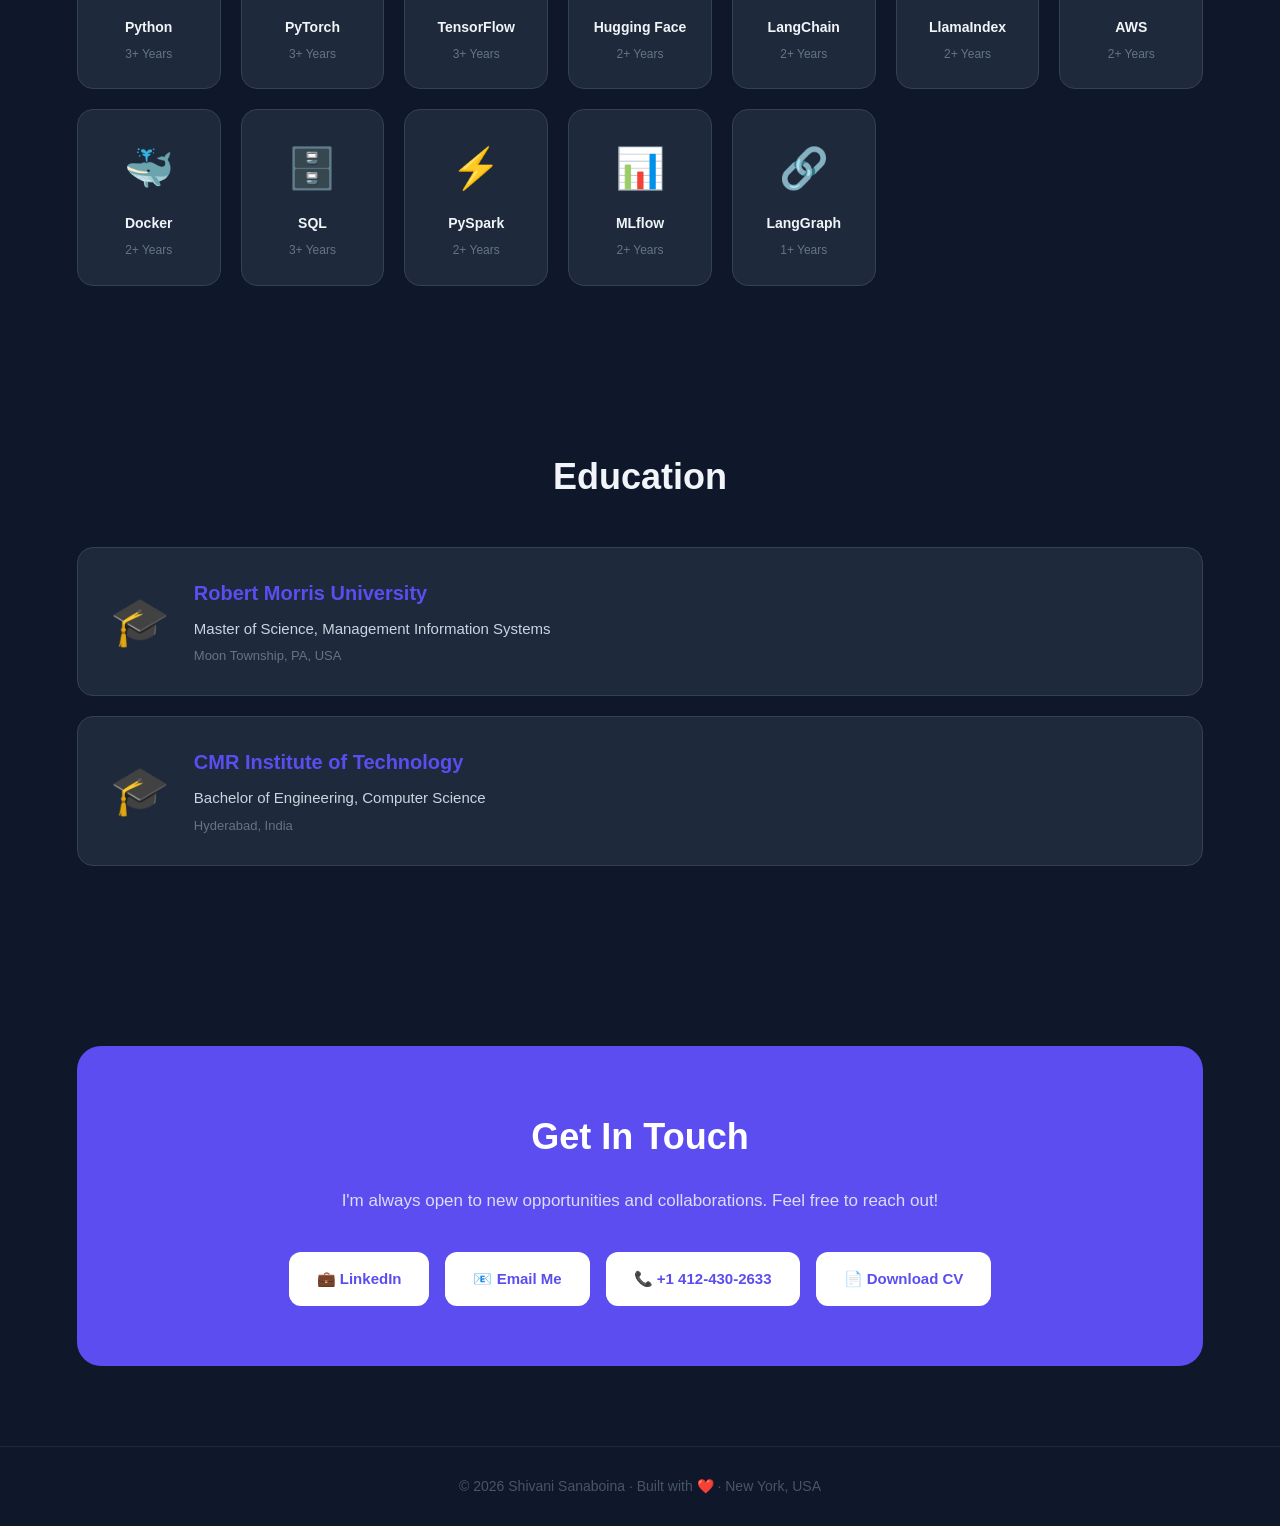
==== commit 7401c92a: "Update index.html" ====
--- a/index.html
+++ b/index.html
@@ -107,7 +107,7 @@
 
     <div class="experience-card">
       <div class="exp-header">
-        <div class="company-logo">JPM</div>
+        <div class="company-logo">JPMC</div>
         <div class="exp-meta">
           <h3>AI Engineer</h3>
           <p class="company-name">JP Morgan & Chase, New York</p>
--- a/style.css
+++ b/style.css
@@ -150,7 +150,7 @@
 body.dark .section-title { color: #f1f5f9; }
 
 /* ABOUT */
-.about-section { display: flex; align-items: flex-start; gap: 60px; }
+.about-section { display: flex; align-items: center; justify-content: center; gap: 60px; }
 .about-image img { width: 280px; height: 360px; object-fit: cover; border-radius: 20px; box-shadow: 0 10px 40px rgba(0,0,0,0.15); }
 .about-content p { font-size: 17px; color: #4b5563; line-height: 1.9; }
 body.dark .about-content p { color: #94a3b8; }
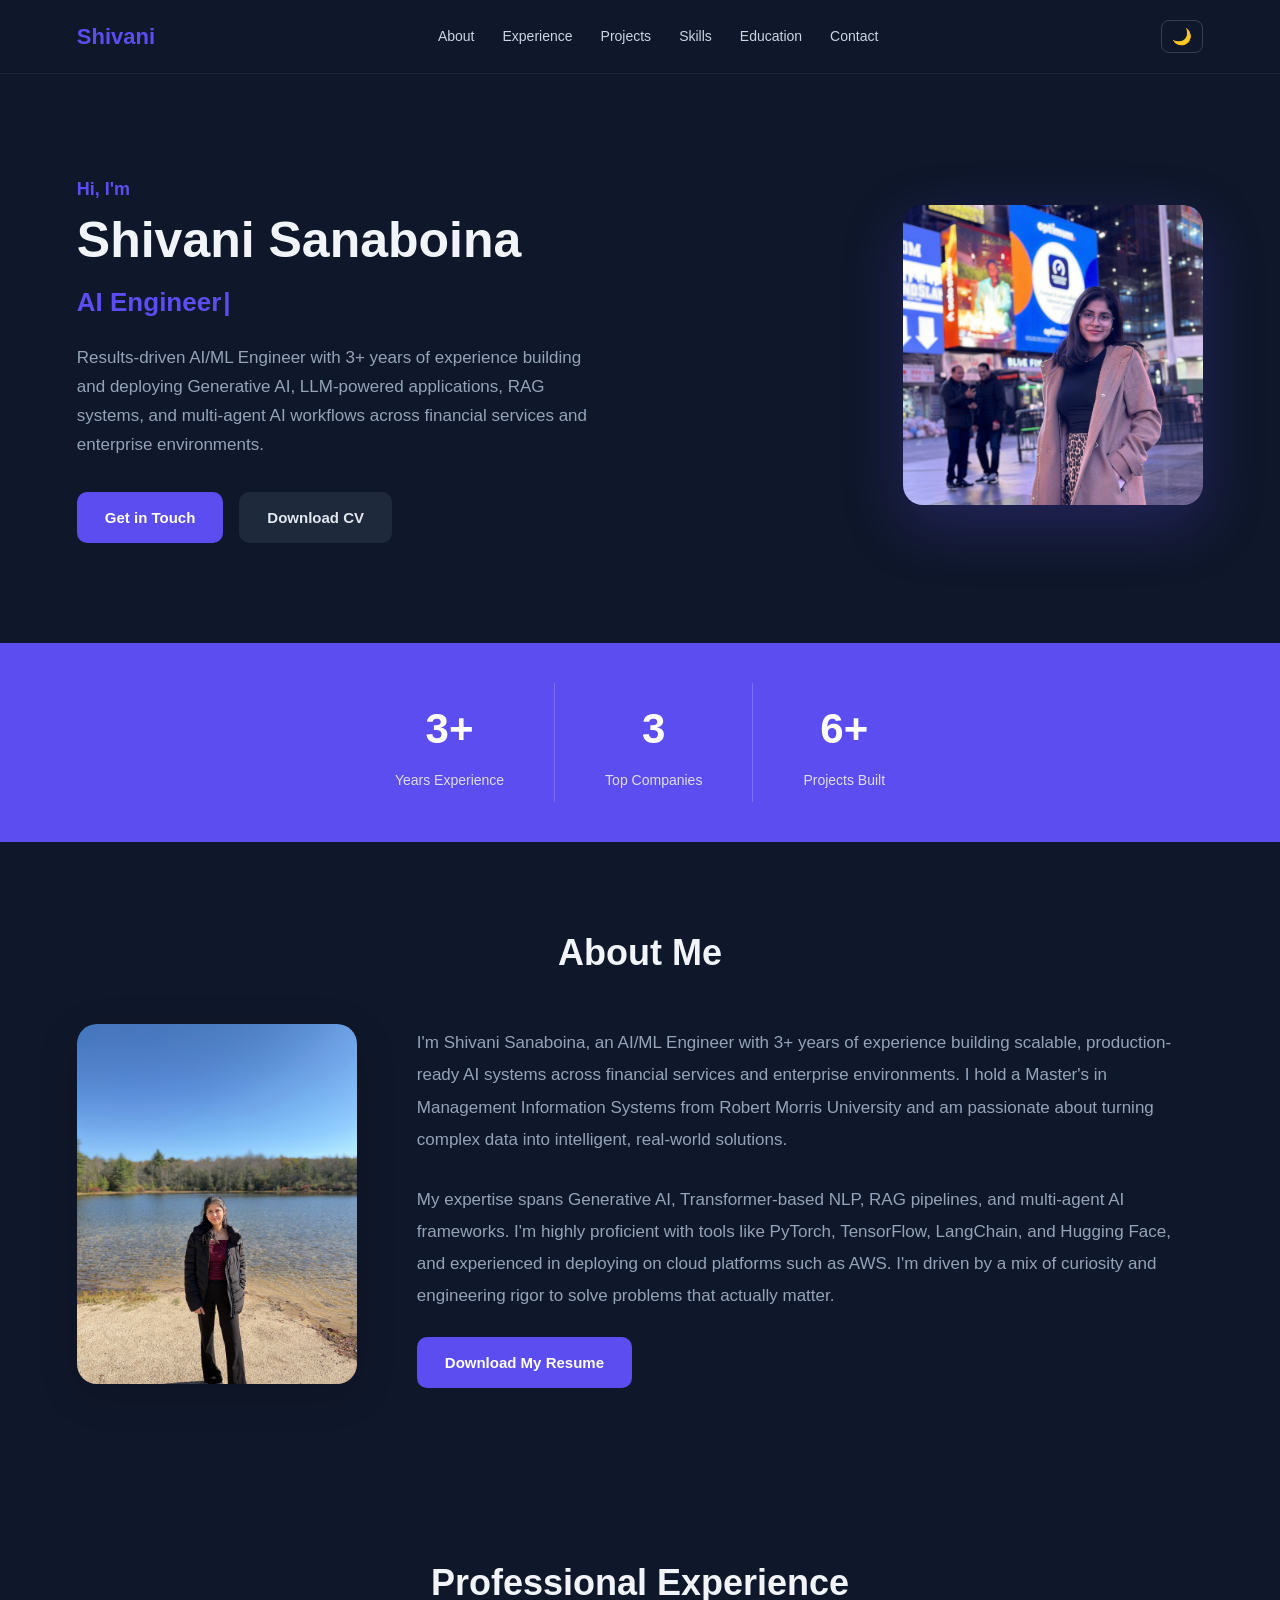
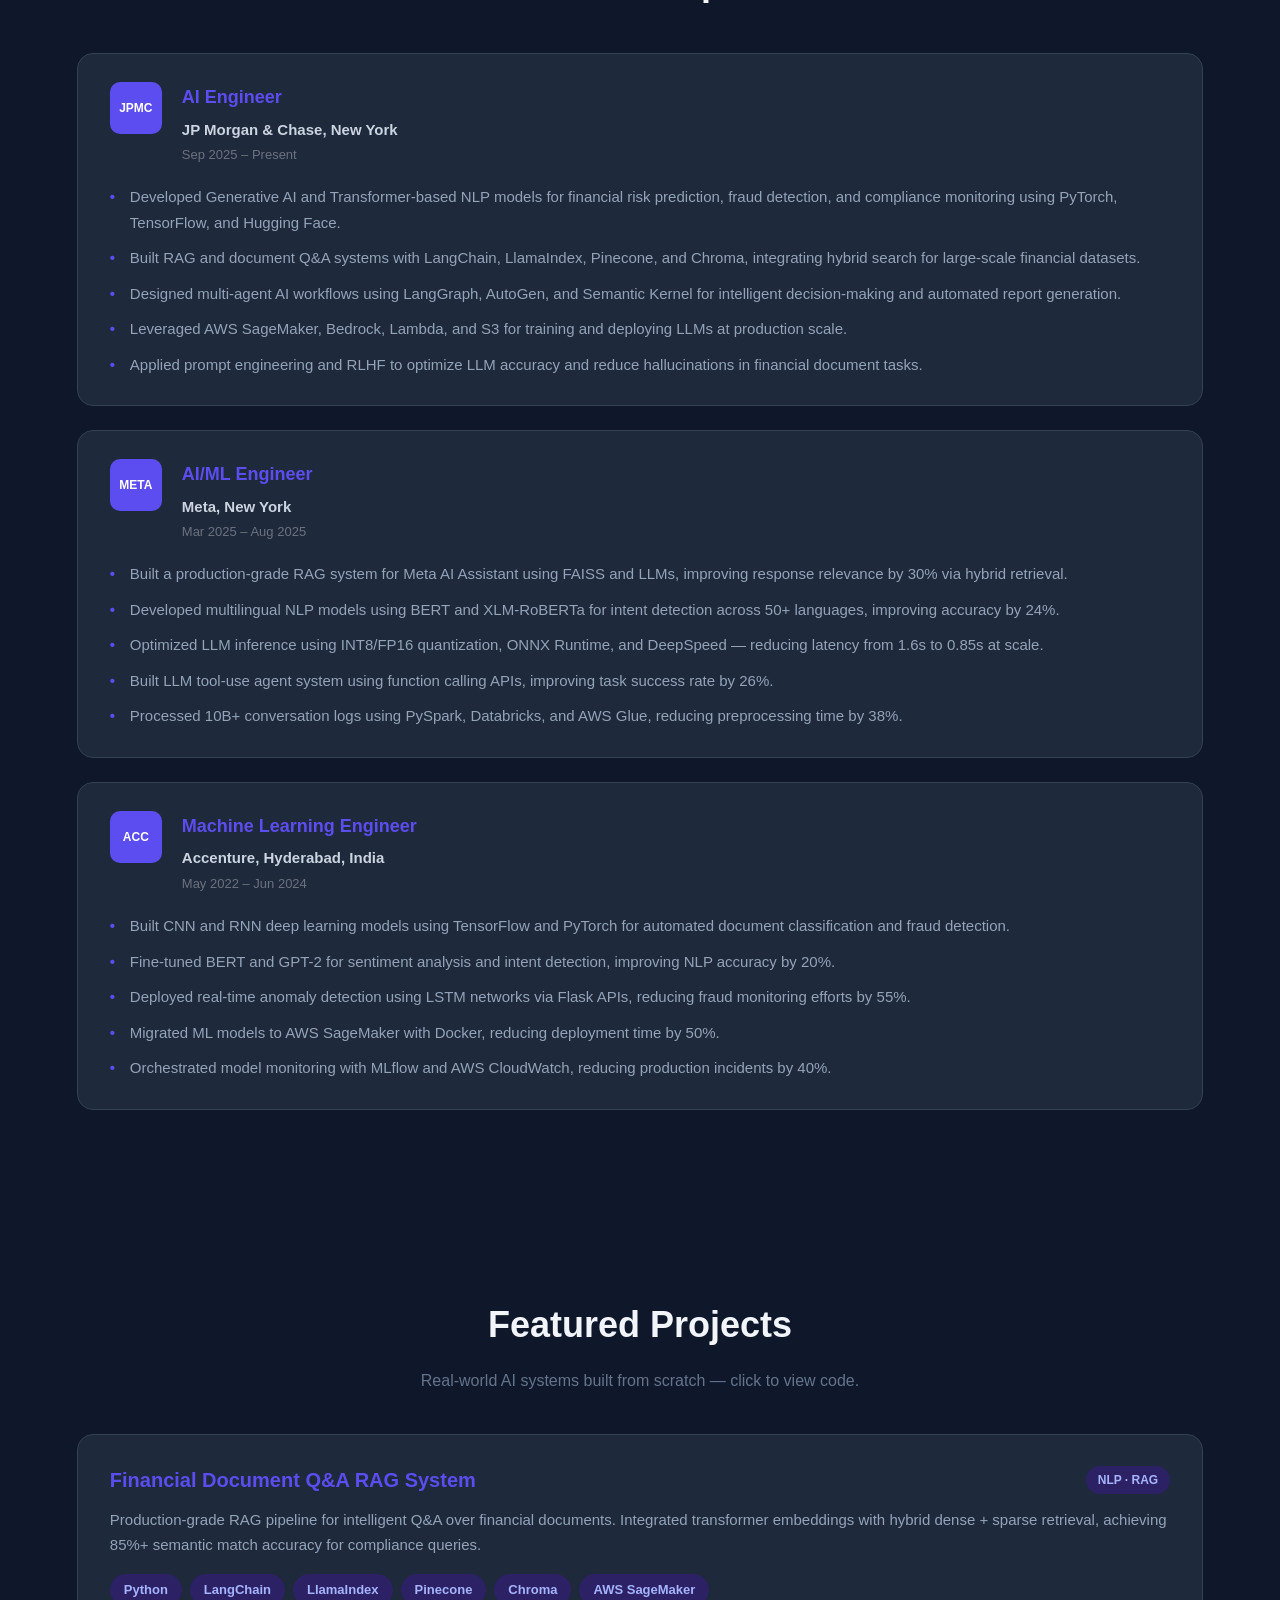
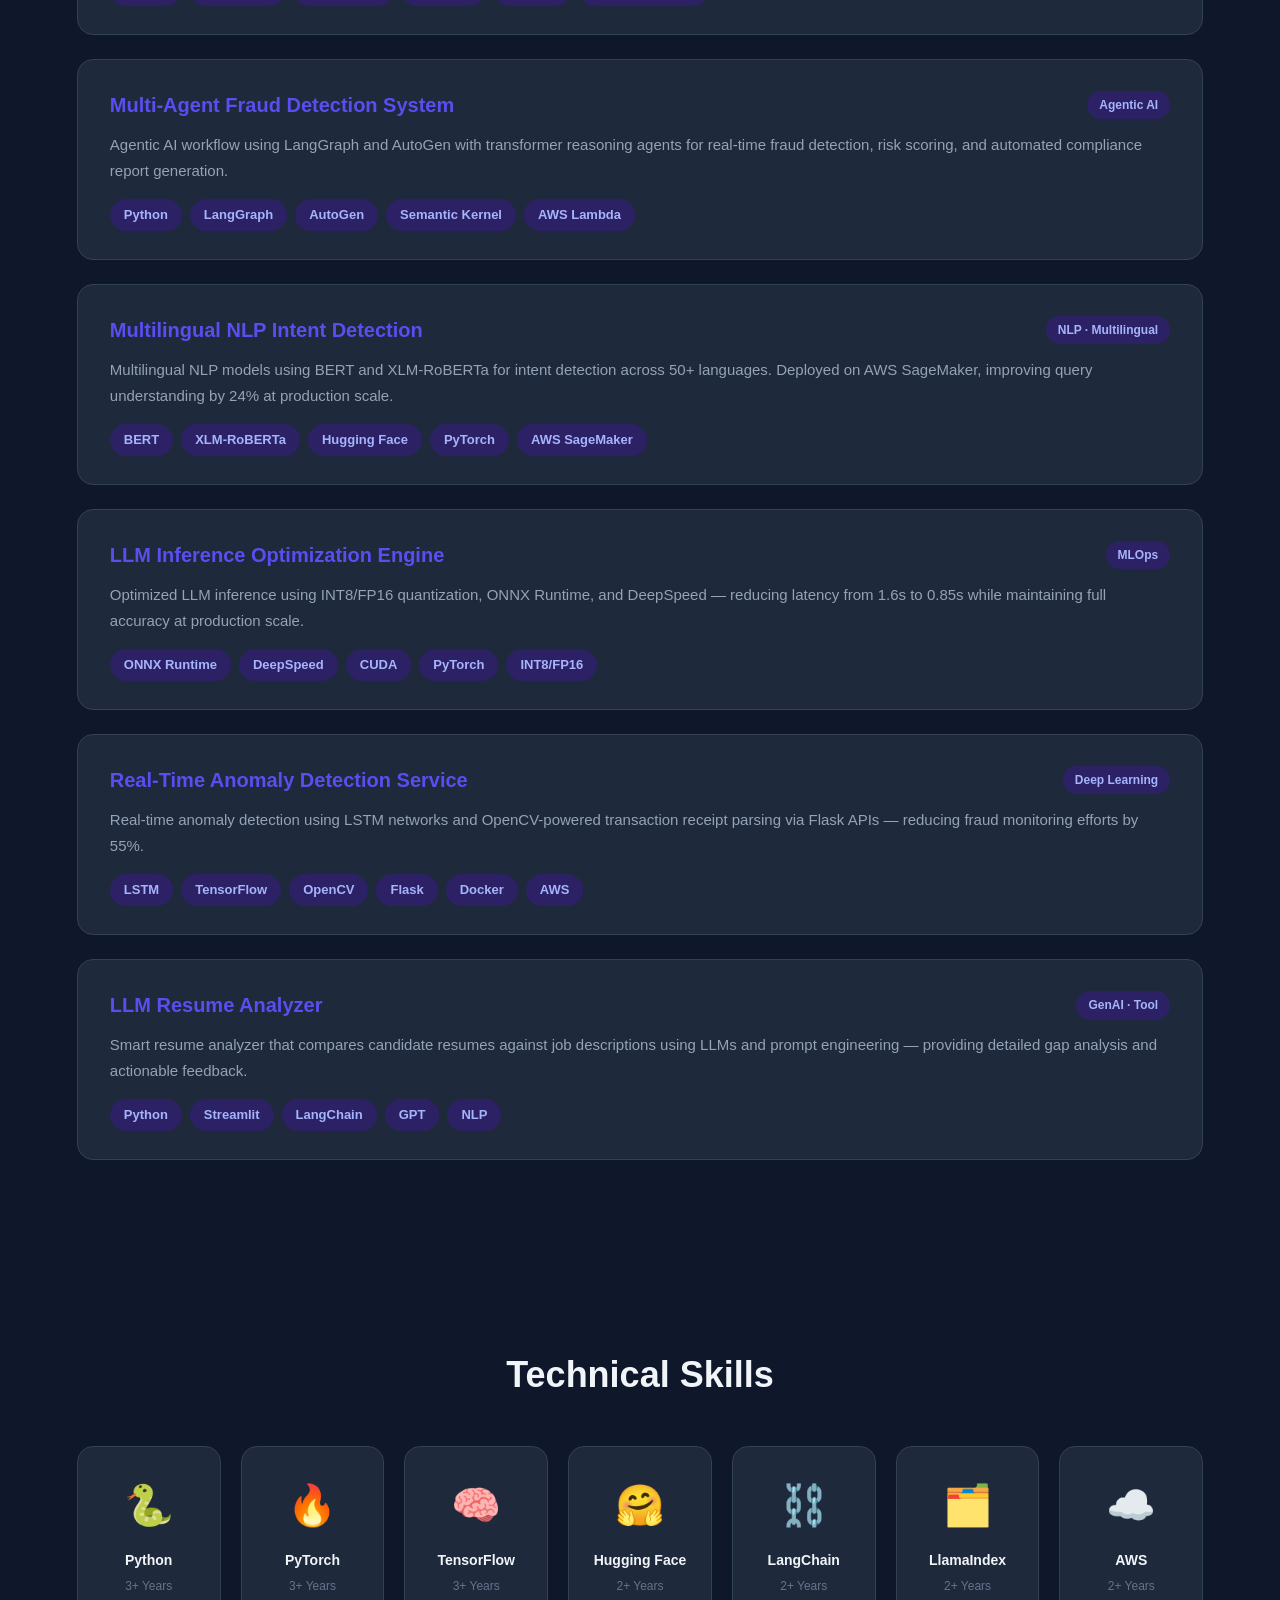
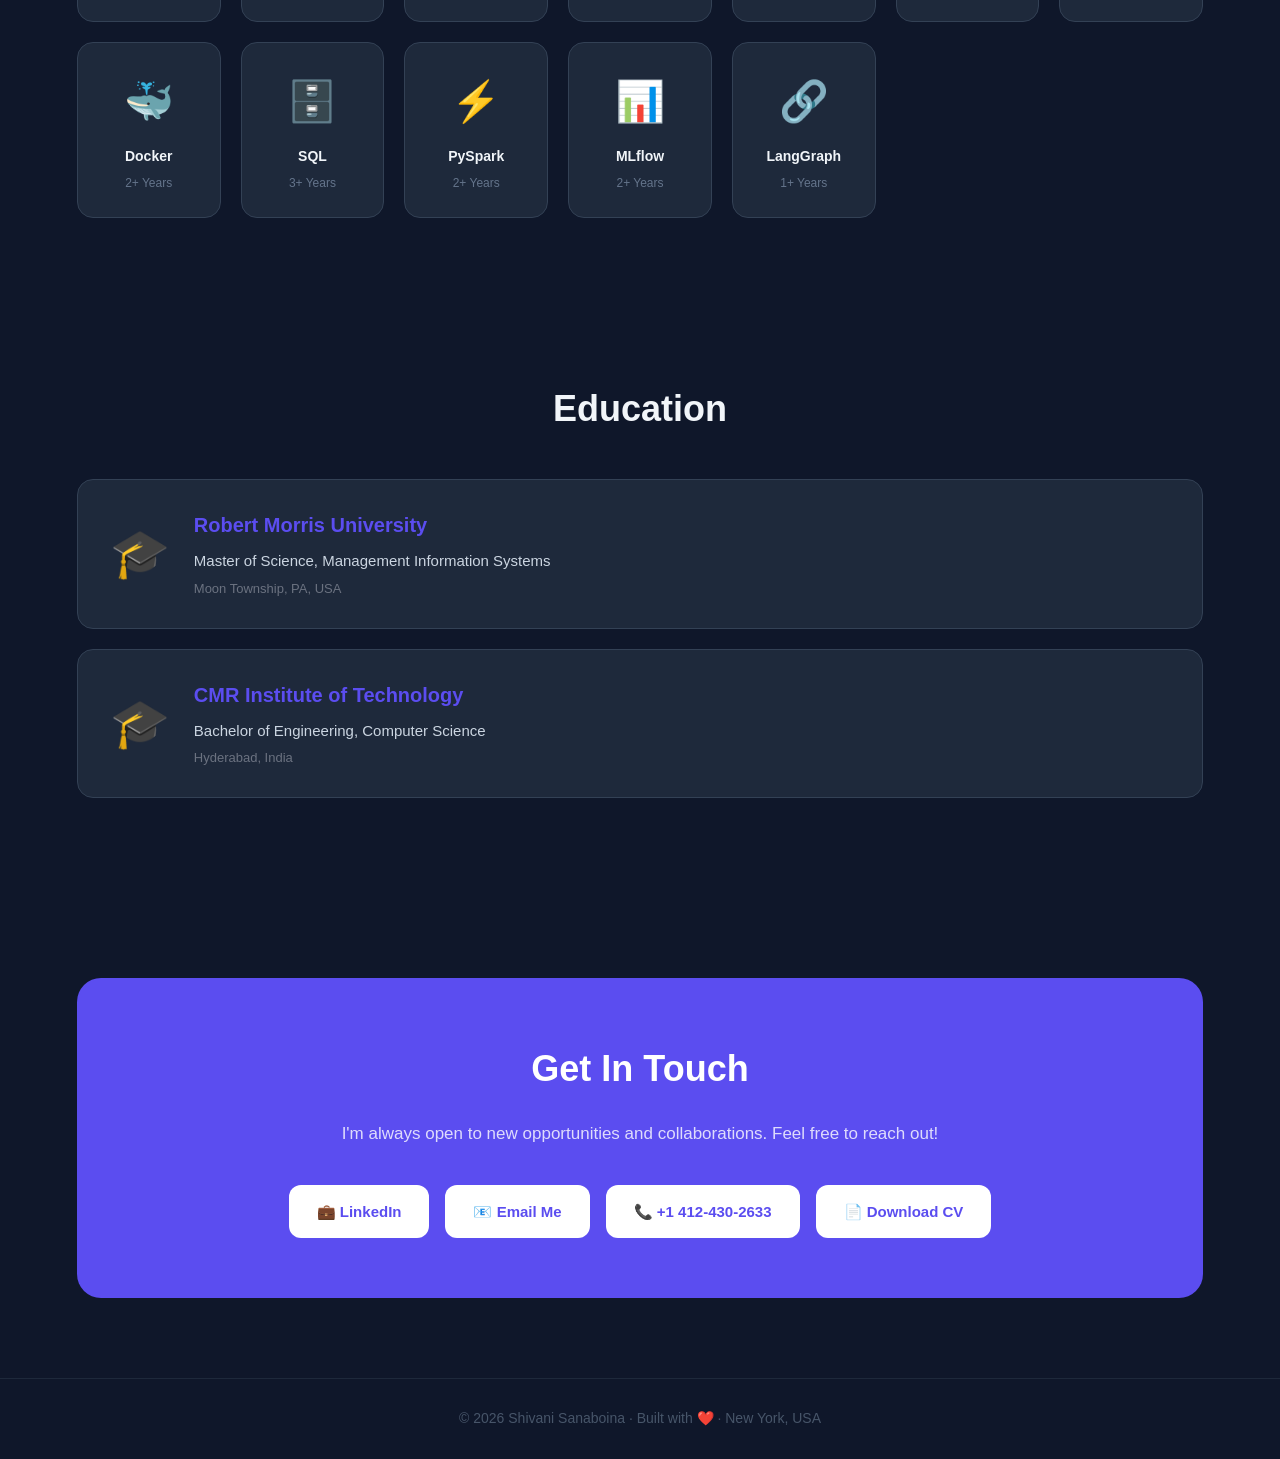
==== commit 5c81d2b6: "Update index.html" ====
--- a/index.html
+++ b/index.html
@@ -259,9 +259,7 @@
       </div>
     </div>
 
-    <div class="view-all">
-      <a href="https://github.com/shivani-sanaboina" target="_blank" class="btn">View All on GitHub</a>
-    </div>
+
   </section>
 
   <!-- SKILLS -->
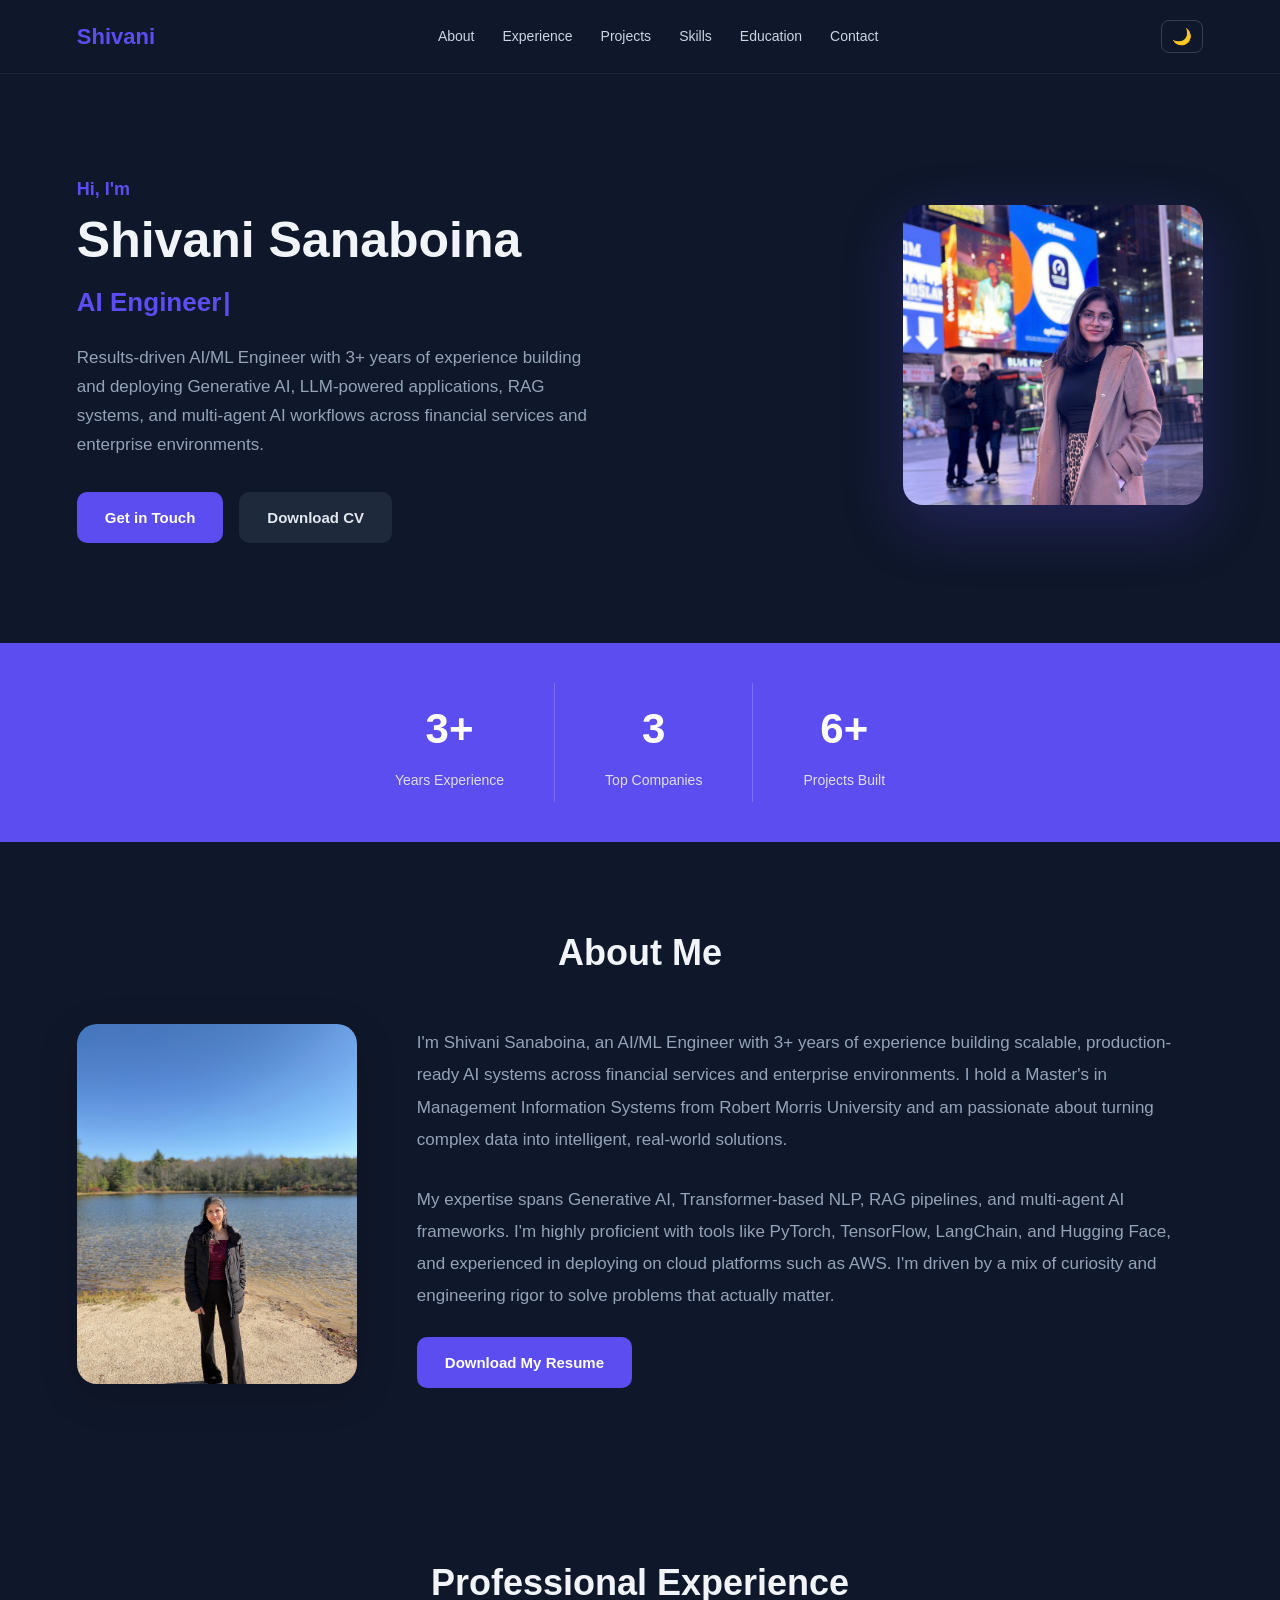
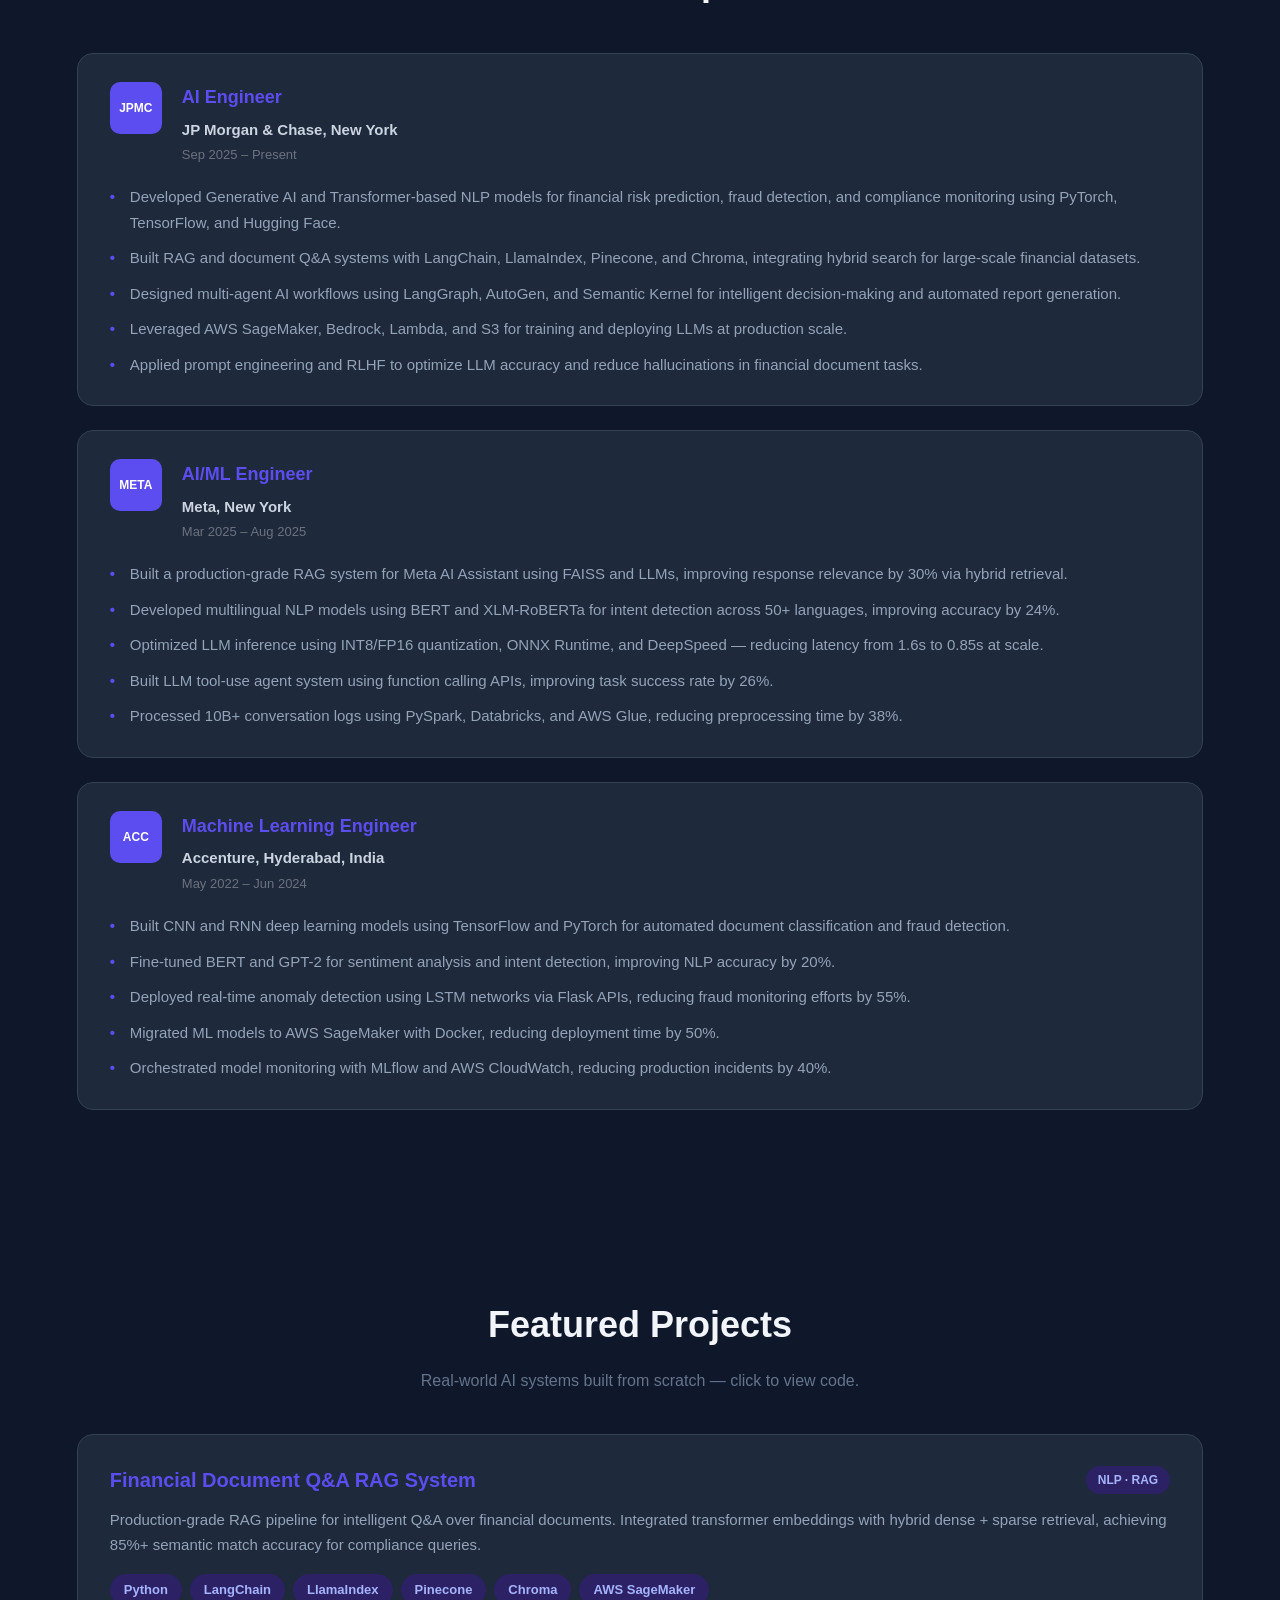
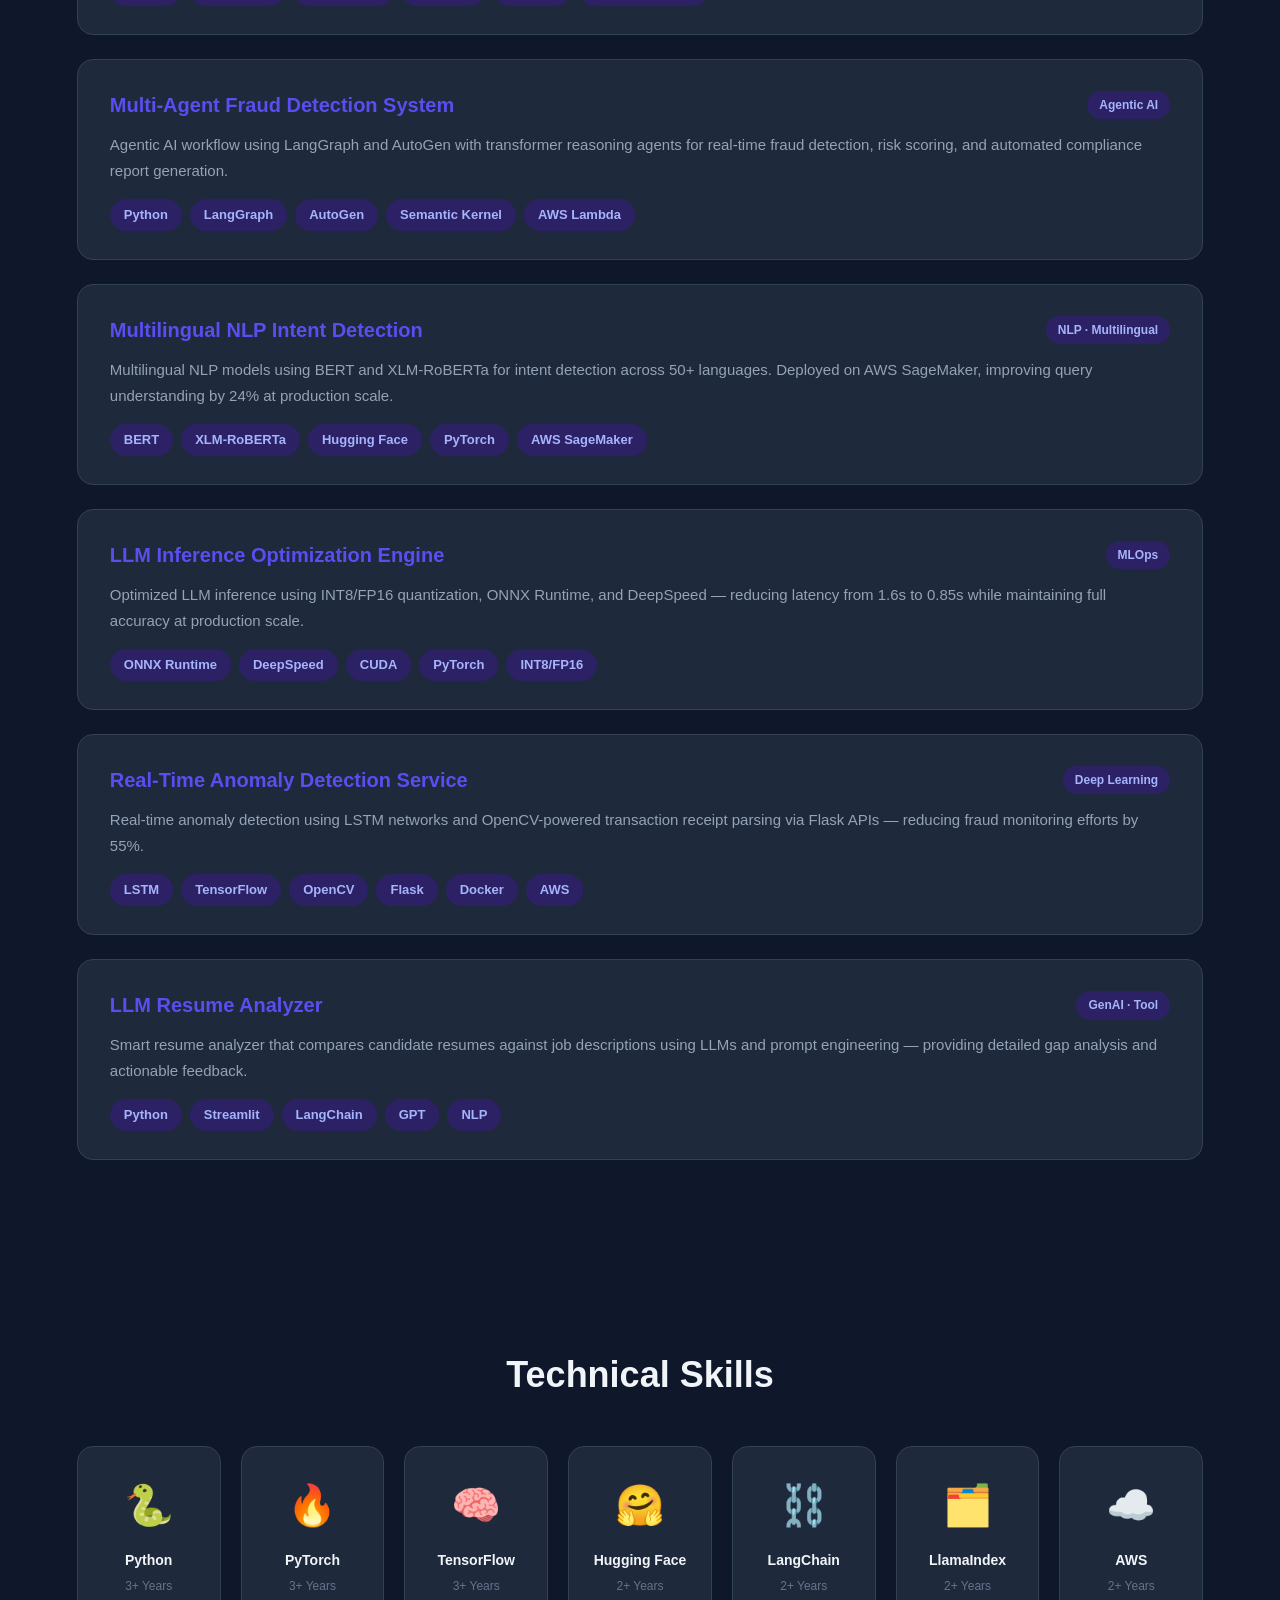
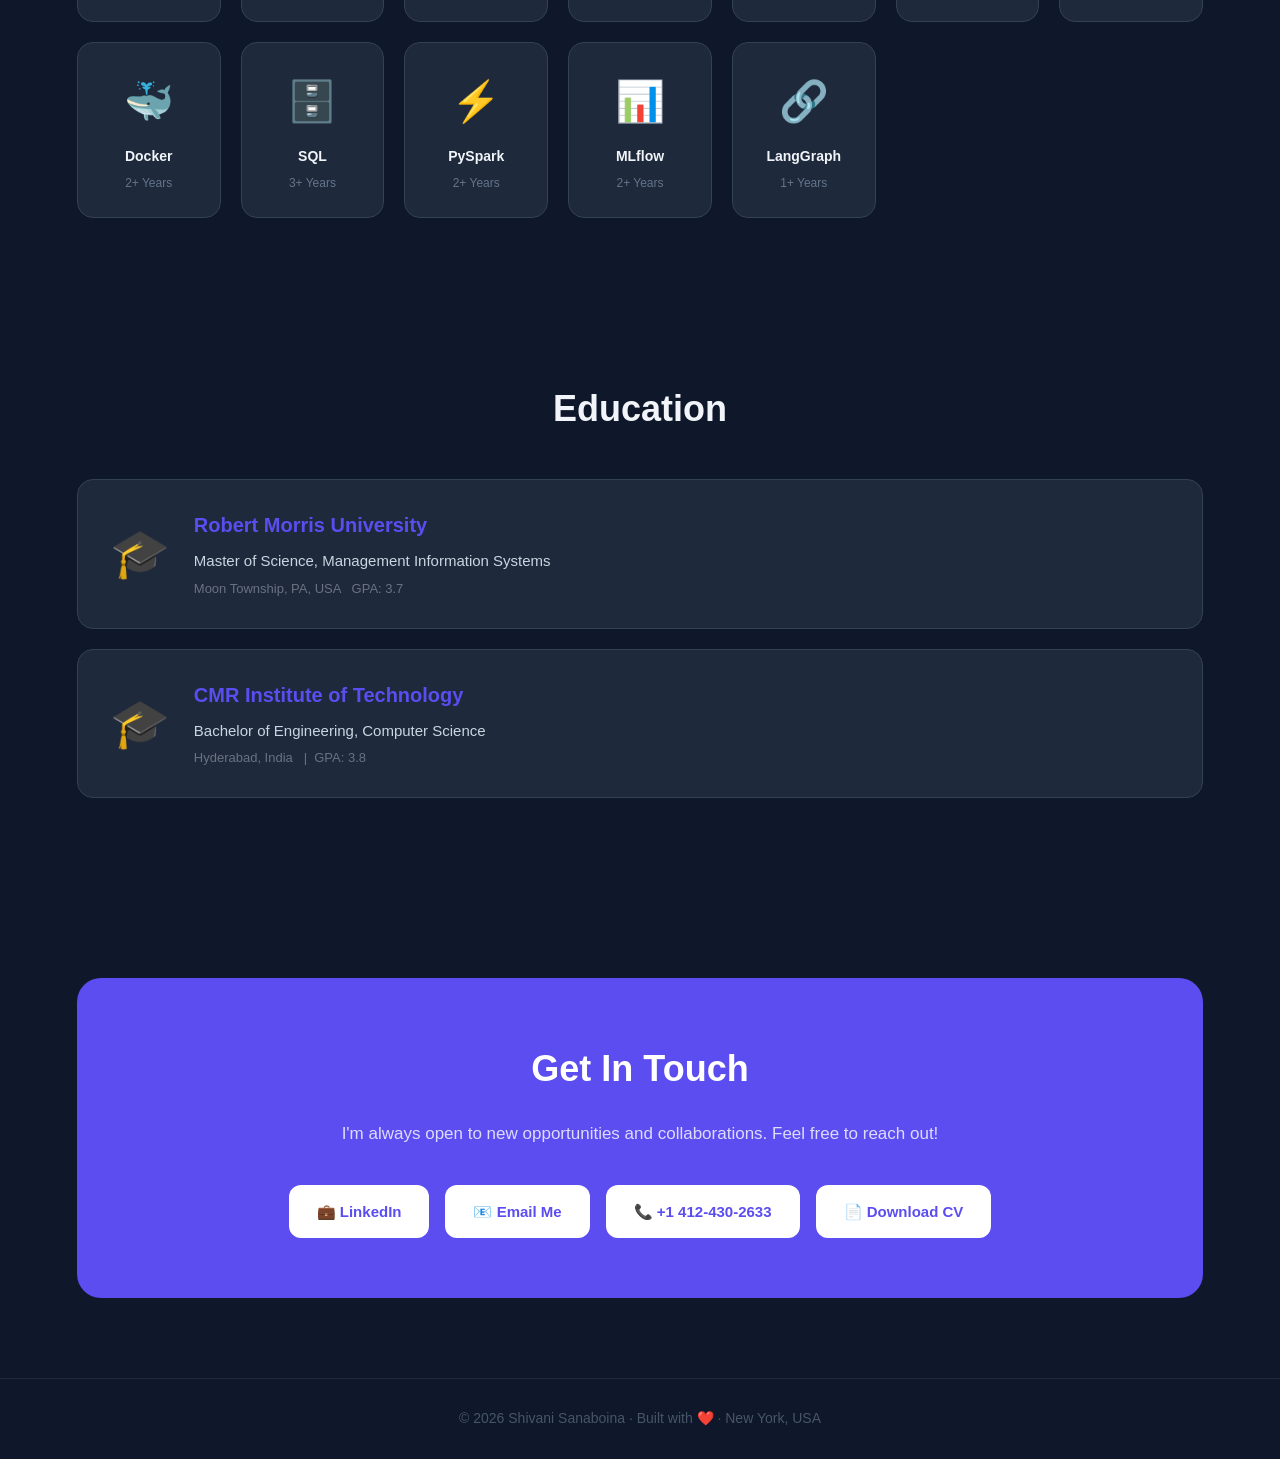
==== commit 4d10b2df: "Update index.html" ====
--- a/index.html
+++ b/index.html
@@ -339,7 +339,7 @@
       <div class="edu-info">
         <h3>Robert Morris University</h3>
         <p class="edu-degree">Master of Science, Management Information Systems</p>
-        <p class="edu-location">Moon Township, PA, USA</p>
+        <p class="edu-location">Moon Township, PA, USA &nbsp; GPA: 3.7</p>
       </div>
     </div>
     <div class="education-card">
@@ -347,7 +347,7 @@
       <div class="edu-info">
         <h3>CMR Institute of Technology</h3>
         <p class="edu-degree">Bachelor of Engineering, Computer Science</p>
-        <p class="edu-location">Hyderabad, India</p>
+        <p class="edu-location">Hyderabad, India &nbsp; |&nbsp; GPA: 3.8</p>
       </div>
     </div>
   </section>
